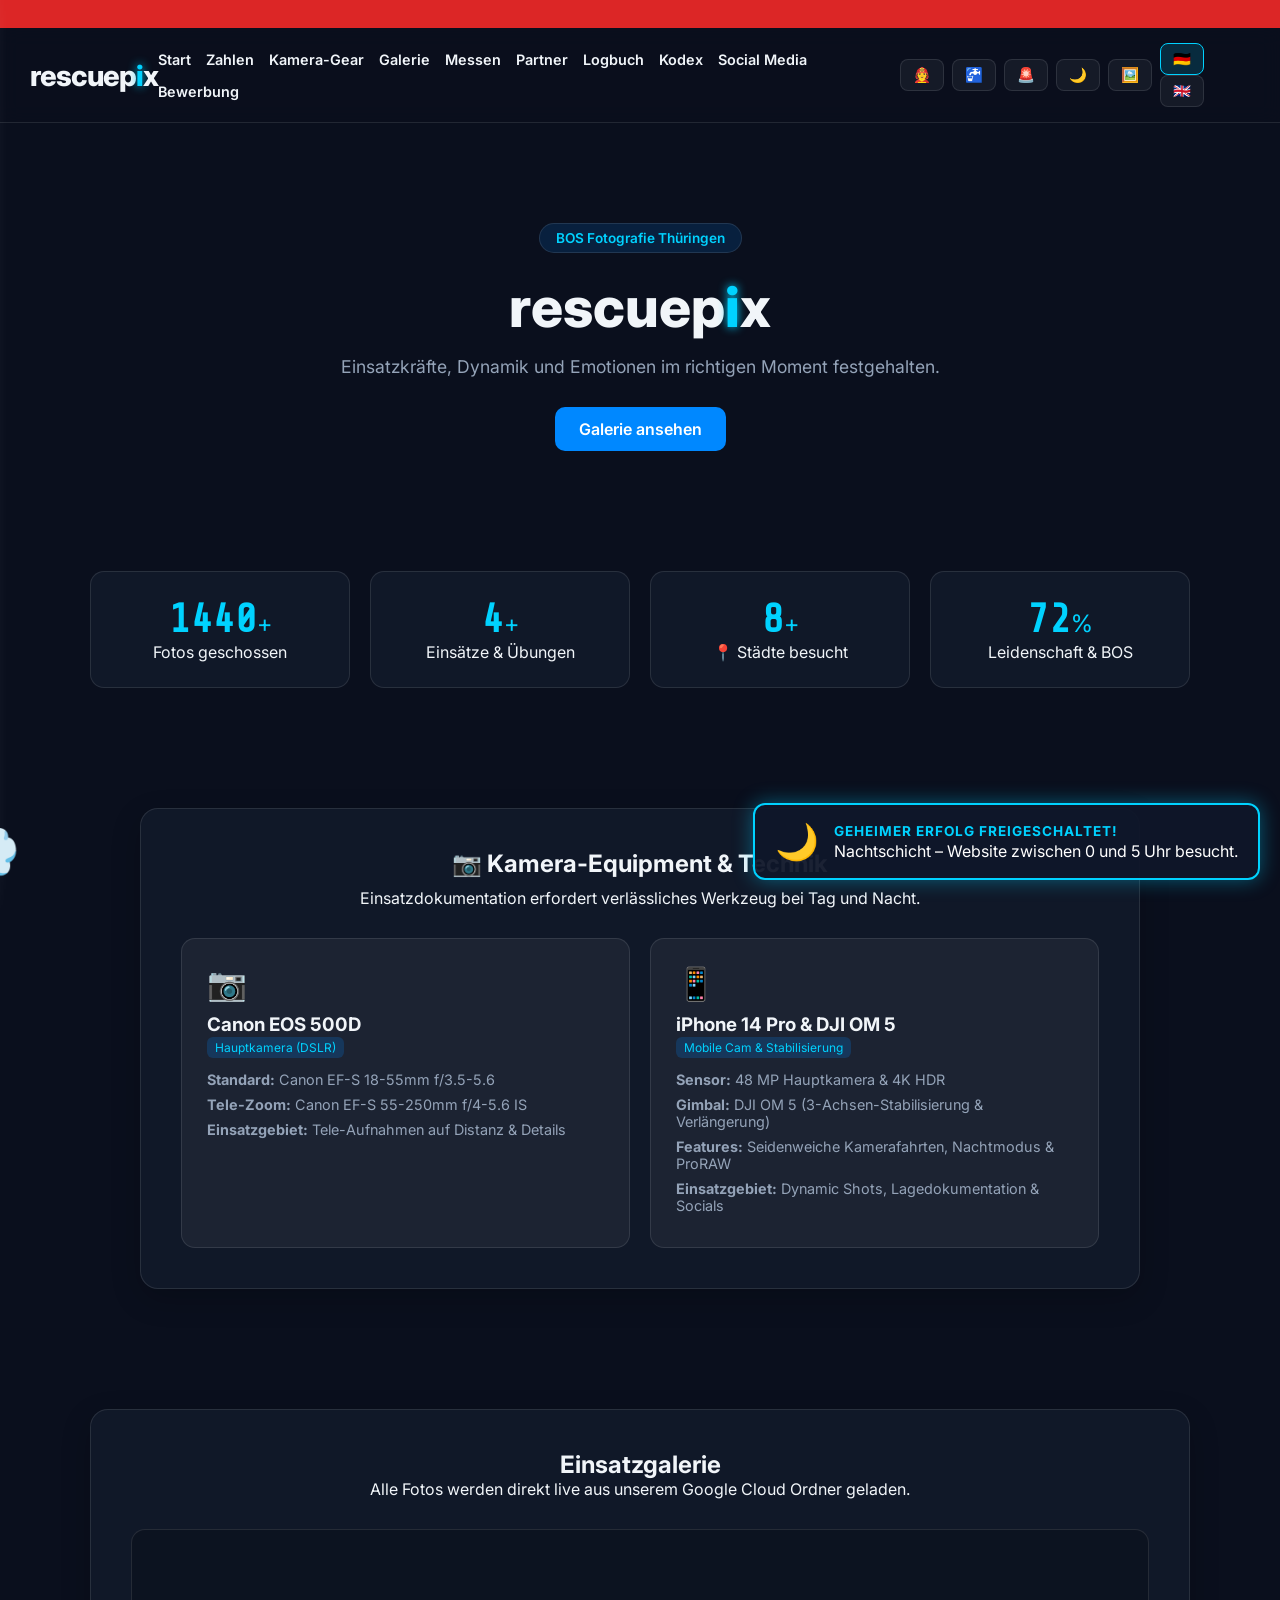
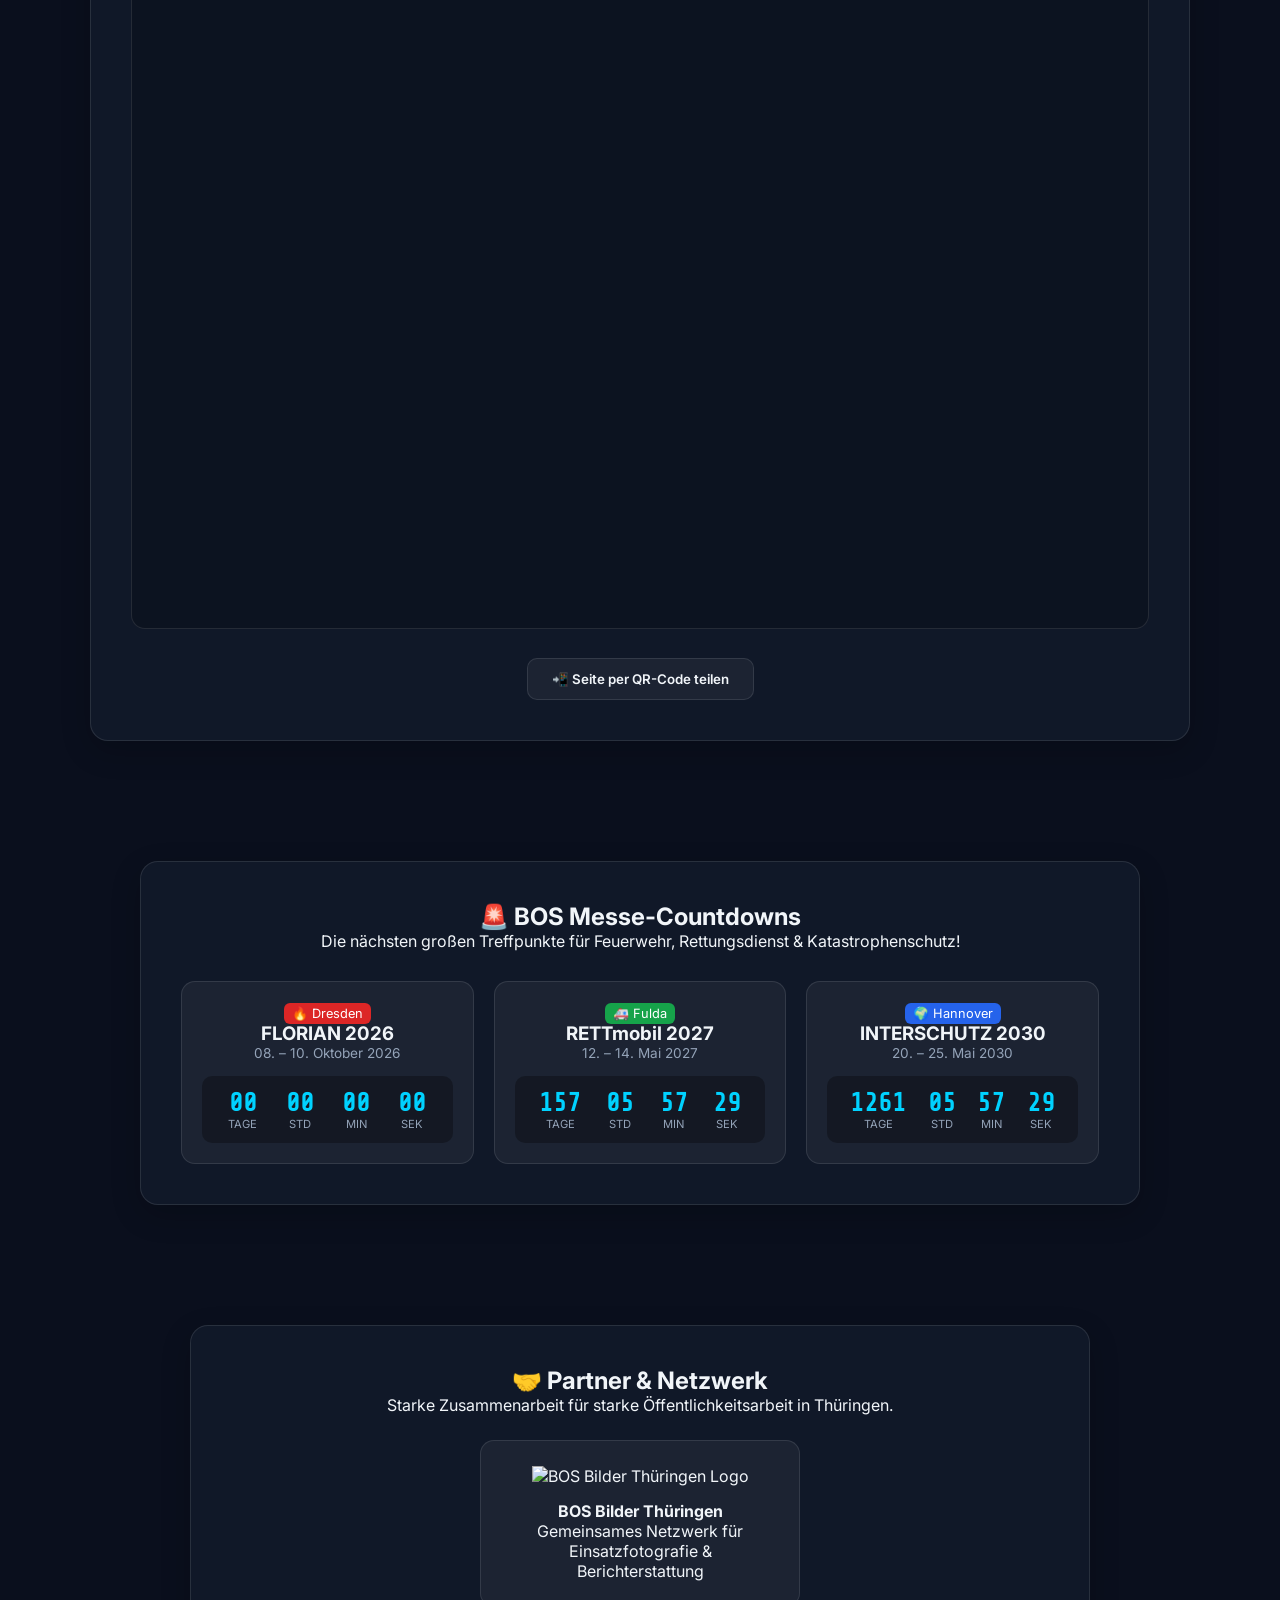
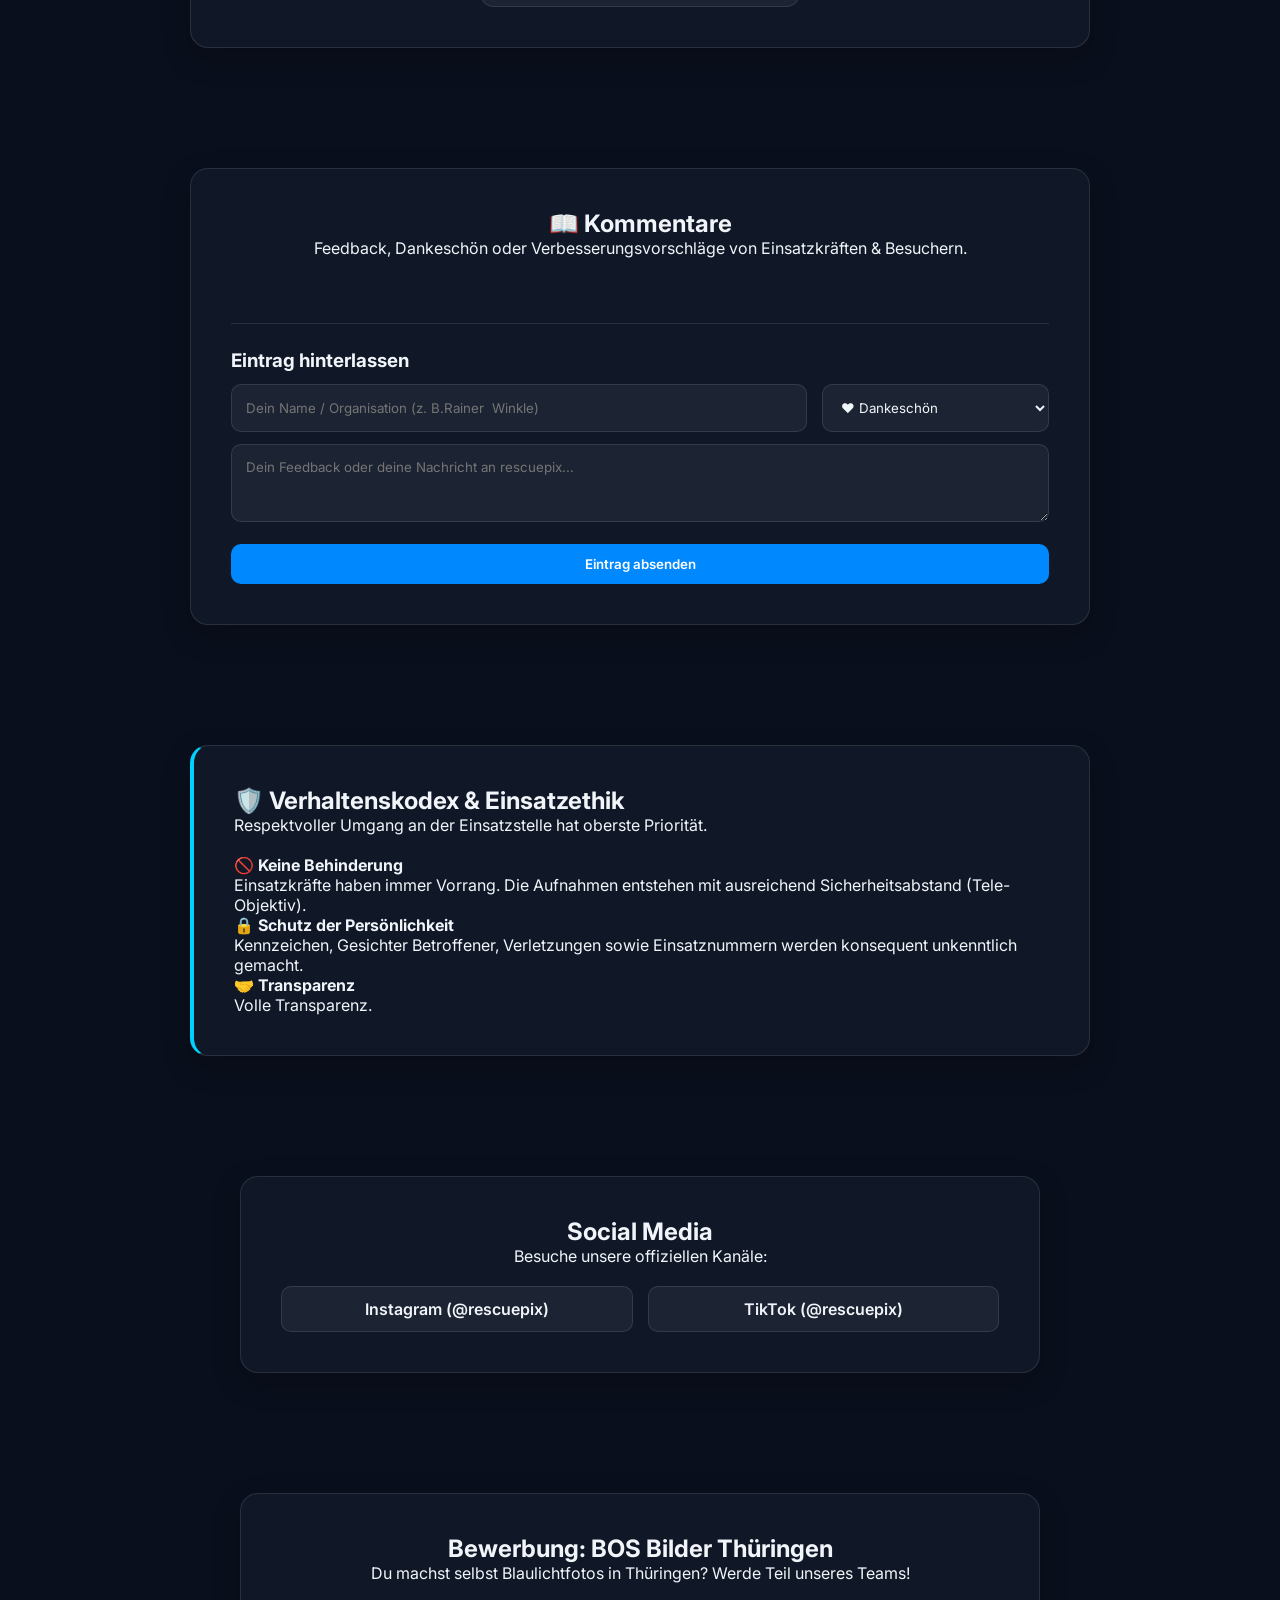
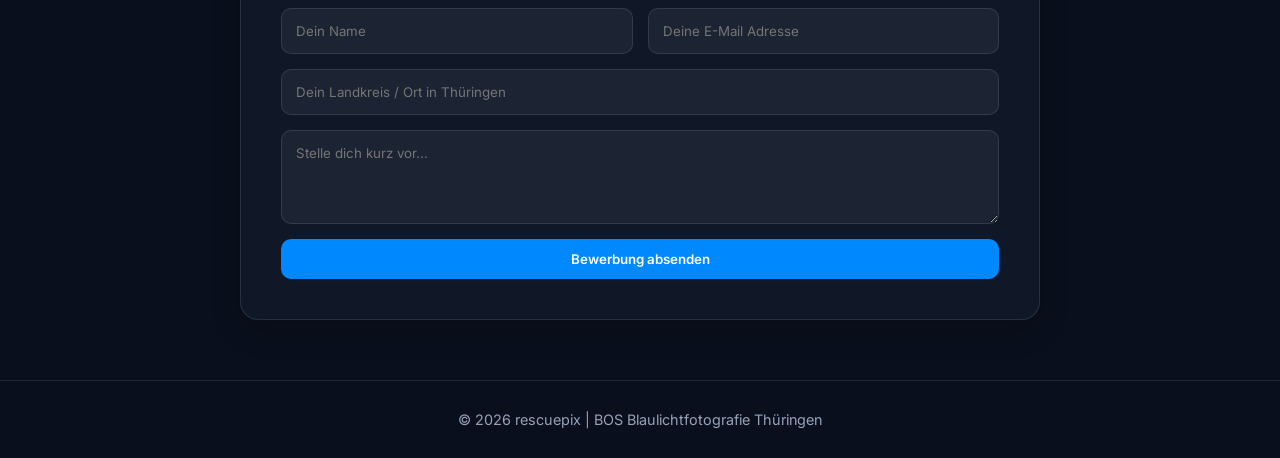
==== index.html @ 95f7629e "index.html" ====
<!DOCTYPE html>
<html lang="de">
<head>
    <meta charset="UTF-8">
    <meta name="viewport" content="width=device-width, initial-scale=1.0">
    <title>rescuepix | BOS Blaulichtfotografie Thüringen</title>
    <link rel="stylesheet" href="style.css">
    <link rel="manifest" href="manifest.json">
    <meta name="theme-color" content="#0088ff">
    <link rel="preconnect" href="https://fonts.googleapis.com">
    <link rel="preconnect" href="https://fonts.gstatic.com" crossorigin>
    <link href="https://fonts.googleapis.com/css2?family=Inter:wght@300;400;600;800&family=Share+Tech+Mono&display=swap" rel="stylesheet">
    
    <!-- Konfetti Library -->
    <script src="https://cdn.jsdelivr.net/npm/canvas-confetti@1.5.1/dist/confetti.browser.min.js"></script>

    <style>
        /* ==================================================
           DEUTSCHES BLAULICHT DOPPELBLITZ / STROBE EFFECT (🚨)
        ================================================== */
        .beacon-storm-overlay {
            position: fixed;
            top: 0; left: 0; width: 100vw; height: 100vh;
            pointer-events: none;
            z-index: 99999;
            opacity: 0;
        }
        .beacon-storm-overlay.active {
            animation: germanBlueStrobeStorm 0.25s infinite;
        }

        @keyframes germanBlueStrobeStorm {
            0% {
                background: rgba(0, 102, 255, 0.6);
                box-shadow: inset 0 0 120px rgba(0, 102, 255, 0.9);
            }
            20% {
                background: rgba(0, 0, 0, 0.1);
                box-shadow: none;
            }
            40% {
                background: rgba(0, 150, 255, 0.8);
                box-shadow: inset 0 0 150px rgba(0, 150, 255, 1);
            }
            60%, 100% {
                background: rgba(0, 0, 0, 0.2);
                box-shadow: none;
            }
        }

        /* Deutsches Blaulicht Loader Lights (Dual-Blue) */
        .beacon-loader {
            display: flex;
            gap: 15px;
            align-items: center;
            justify-content: center;
        }
        .beacon-light {
            width: 25px;
            height: 25px;
            border-radius: 50%;
            background: #0066ff;
        }
        .beacon-light.left {
            animation: germanBeaconLeft 0.4s infinite alternate;
        }
        .beacon-light.right {
            animation: germanBeaconRight 0.4s infinite alternate;
        }

        @keyframes germanBeaconLeft {
            0% { opacity: 0.2; transform: scale(0.9); box-shadow: none; }
            100% { opacity: 1; transform: scale(1.25); box-shadow: 0 0 30px #0066ff, 0 0 50px #00b7ff; }
        }
        @keyframes germanBeaconRight {
            0% { opacity: 1; transform: scale(1.25); box-shadow: 0 0 30px #0066ff, 0 0 50px #00b7ff; }
            100% { opacity: 0.2; transform: scale(0.9); box-shadow: none; }
        }

        /* ==================================================
           GEHEIME ERFOLGE (ACHIEVEMENT POPUP)
        ================================================== */
        .achievement-toast {
            position: fixed;
            bottom: -100px;
            right: 20px;
            background: rgba(15, 23, 42, 0.95);
            border: 2px solid #00d2ff;
            box-shadow: 0 0 20px rgba(0, 210, 255, 0.4);
            border-radius: 12px;
            padding: 15px 20px;
            display: flex;
            align-items: center;
            gap: 15px;
            z-index: 100000;
            transition: all 0.5s cubic-bezier(0.68, -0.55, 0.265, 1.55);
            color: #fff;
        }
        .achievement-toast.show {
            bottom: 20px;
        }
        .achievement-icon {
            font-size: 2.2rem;
        }
        .achievement-title {
            font-weight: bold;
            color: #00d2ff;
            font-size: 0.85rem;
            text-transform: uppercase;
            letter-spacing: 1px;
        }
        .achievement-desc {
            font-size: 1rem;
            margin-top: 2px;
        }

        /* ==================================================
           HYDRANT WASSER & FEUERWEHRMANN WISCH-ANIMATION
        ================================================== */
        .water-splash-overlay {
            position: fixed;
            top: 0; left: 0; width: 100vw; height: 100vh;
            pointer-events: none;
            z-index: 99998;
            opacity: 0;
            background: radial-gradient(circle, rgba(0, 183, 255, 0.6) 0%, rgba(0, 102, 255, 0) 80%);
            transition: opacity 0.3s;
        }
        .water-splash-overlay.active {
            opacity: 1;
            animation: splashEffect 1.2s forwards;
        }
        @keyframes splashEffect {
            0% { opacity: 0; transform: scale(0.8); }
            30% { opacity: 1; transform: scale(1.05); }
            100% { opacity: 0; transform: scale(1); }
        }

        .screen-wiper {
            position: fixed;
            top: 0; left: -150px;
            width: 120px; height: 100vh;
            background: rgba(255, 255, 255, 0.8);
            box-shadow: 0 0 30px rgba(255, 255, 255, 0.9);
            z-index: 99999;
            pointer-events: none;
            display: flex;
            align-items: center;
            justify-content: center;
            font-size: 4rem;
        }
        .screen-wiper.wiping {
            animation: wipeScreen 2.2s ease-in-out forwards;
        }
        @keyframes wipeScreen {
            0% { left: -150px; }
            100% { left: 105vw; }
        }

        /* WASCHTAG BANNER */
        .waschtag-banner {
            background: linear-gradient(90deg, #0284c7, #06b6d4);
            color: white;
            text-align: center;
            padding: 8px;
            font-weight: bold;
            font-size: 0.95rem;
            box-shadow: 0 2px 10px rgba(0,0,0,0.3);
        }
    </style>
</head>
<body class="dark-mode">

    <!-- WASCHTAG BANNER CONTAINER (1% CHANCE) -->
    <div id="waschtagContainer"></div>


    <!-- 🚒 EASTER EGG FEUERWEHR AUTO -->
    <div id="easterEggTruck" class="easter-egg-truck">🚒💨</div>

    <!-- Overlays -->
    <div id="beaconStormOverlay" class="beacon-storm-overlay"></div>
    <div id="waterSplash" class="water-splash-overlay"></div>
    <div id="screenWiper" class="screen-wiper">🧑‍🚒🧽</div>

    <!-- Achievement Toast Popup -->
    <div id="achievementToast" class="achievement-toast">
        <div class="achievement-icon" id="achieveIcon">🏆</div>
        <div>
            <div class="achievement-title">GEHEIMER ERFOLG FREIGESCHALTET!</div>
            <div class="achievement-desc" id="achieveDesc">Erfolg freigeschaltet!</div>
        </div>
    </div>

    <!-- Live Ticker -->
    <div class="ticker-bar">
        <div class="ticker-content" id="tickerText">
            +++ <strong>LIVE-TICKER:</strong> Neue Einsatzfotos aus Thüringen online! +++ Bleibt auf dem Laufenden auf Instagram @rescuepix +++ Du machst auch Blaulichtfotos? Jetzt unten bewerben! +++
        </div>
    </div>



    <!-- Header Navigation -->
    <header>
        <div class="logo" onclick="countLogoClicks()">rescuep<span class="beacon-i">i</span>x</div>

        <nav>
            <a href="#home" id="nav-home">Start</a>
            <a href="#stats" id="nav-stats">Zahlen</a>
            <a href="#equipment" id="nav-equip">Kamera-Gear</a>
            <a href="#galerie" id="nav-galerie">Galerie</a>
            <a href="#messen" id="nav-messen">Messen</a>
            <a href="#partner" id="nav-partner">Partner</a>
            <a href="#logbuch" id="nav-logbuch">Logbuch</a>
            <a href="#kodex" id="nav-kodex">Kodex</a>
            <a href="#social" id="nav-social">Social Media</a>
            <a href="#bewerbung" id="nav-bewerbung">Bewerbung</a>
        </nav>

        <div class="controls-wrapper">
            <button class="control-btn" onclick="triggerScreenWipe()" title="Feuerwehrmann wischt Bildschirm">🧑‍🚒</button>
            <button class="control-btn" onclick="triggerHydrantSplash()" title="Hydrant spritzt Wasser">🚰</button>

            <button class="control-btn storm-btn" onclick="triggerBeaconStorm()" title="Blaulicht-Gewitter auslösen!">🚨</button>
            <button id="themeToggleBtn" class="control-btn" onclick="toggleTheme()" title="Design wechseln">🌙</button>
            <button class="control-btn" onclick="toggleBackgroundSelector()" title="Hintergrundbild ändern">🖼️</button>

            <!-- Sprach-Umschalter -->
            <div class="lang-switcher">
                <button class="lang-btn active" onclick="setLanguage('de', event)">🇩🇪</button>
                <button class="lang-btn" onclick="setLanguage('en', event)">🇬🇧</button>
            </div>
        </div>
    </header>

    <!-- Hero-Bereich -->
    <section id="home" class="hero">
        <div class="hero-badge" id="hero-badge">BOS Fotografie Thüringen</div>
        <h1>rescuep<span class="beacon-i">i</span>x</h1>
        <p id="hero-sub">Einsatzkräfte, Dynamik und Emotionen im richtigen Moment festgehalten.</p>
        <div class="hero-buttons">
            <a href="#galerie" class="btn btn-primary" id="btn-gallery">Galerie ansehen</a>
        </div>
    </section>

    <!-- Statistik Section -->
    <section id="stats" class="stats-section">
        <div class="stats-grid">
            <div class="stat-card">
                <span class="stat-number" data-target="2000">0</span><span class="plus">+</span>
                <p id="stat1-desc">Fotos geschossen</p>
            </div>
            <div class="stat-card">
                <span class="stat-number" data-target="5">0</span><span class="plus">+</span>
                <p id="stat2-desc">Einsätze & Übungen</p>
            </div>
            <div class="stat-card">
                <span class="stat-number" data-target="10">0</span><span class="plus">+</span>
                <p>📍 Städte besucht</p>
            </div>
            <div class="stat-card">
                <span class="stat-number" data-target="100">0</span><span class="plus">%</span>
                <p id="stat3-desc">Leidenschaft & BOS</p>
            </div>
        </div>
    </section>

    <!-- 📷 KAMERA EQUIPMENT -->
    <section id="equipment">
        <div class="card-container" style="max-width: 1000px;">
            <h2 id="equip-title" style="text-align: center; margin-bottom: 10px;">📷 Kamera-Equipment & Technik</h2>
            <p id="equip-sub" class="subtitle" style="text-align: center; margin-bottom: 30px;">
                Einsatzdokumentation erfordert verlässliches Werkzeug bei Tag und Nacht.
            </p>

            <div class="equip-grid">
                <div class="equip-card">
                    <div class="equip-icon">📷</div>
                    <h3>Canon EOS 500D</h3>
                    <span class="equip-badge">Hauptkamera (DSLR)</span>
                    <ul>
                        <li><strong>Standard:</strong> Canon EF-S 18-55mm f/3.5-5.6</li>
                        <li><strong>Tele-Zoom:</strong> Canon EF-S 55-250mm f/4-5.6 IS</li>
                        <li><strong>Einsatzgebiet:</strong> Tele-Aufnahmen auf Distanz & Details</li>
                    </ul>
                </div>

                <div class="equip-card">
                    <div class="equip-icon">📱</div>
                    <h3>iPhone 14 Pro & DJI OM 5</h3>
                    <span class="equip-badge mobile">Mobile Cam & Stabilisierung</span>
                    <ul>
                        <li><strong>Sensor:</strong> 48 MP Hauptkamera & 4K HDR</li>
                        <li><strong>Gimbal:</strong> DJI OM 5 (3-Achsen-Stabilisierung & Verlängerung)</li>
                        <li><strong>Features:</strong> Seidenweiche Kamerafahrten, Nachtmodus & ProRAW</li>
                        <li><strong>Einsatzgebiet:</strong> Dynamic Shots, Lagedokumentation & Socials</li>
                    </ul>
                </div>
            </div>
        </div>
    </section>

    <!-- ☁️ GOOGLE DRIVE GALERIE -->
    <section id="galerie" class="gallery-section">
        <div class="card-container" style="max-width: 1100px;">
            <h2 id="gallery-title" style="text-align: center;">Einsatzgalerie</h2>
            <p class="subtitle" id="gallery-sub" style="text-align: center; margin-bottom: 30px;">
                Alle Fotos werden direkt live aus unserem Google Cloud Ordner geladen.
            </p>
            
            <div id="driveGalleryContainer" style="width: 100%; margin: 0 auto;" onclick="registerImageClick()">
                <iframe src="https://drive.google.com/embeddedfolderview?id=1l8gVL3V03ByySeC6OptBHeako4YqV4N2#grid" 
                        style="width:100%; height:700px; border:1px solid var(--border-color); border-radius:14px; background: rgba(0,0,0,0.2);" 
                        allowfullscreen>
                </iframe>
            </div>

            <div style="text-align: center; margin-top: 25px;">
                <button class="btn social-btn" onclick="toggleQRCode()">📲 Seite per QR-Code teilen</button>
                <div id="qrCodeContainer" class="qr-container hidden">
                    <img src="https://api.qrserver.com/v1/create-qr-code/?size=150x150&data=https://rescuepix.vercel.app" alt="QR Code" style="margin-top: 15px; border-radius: 8px;">
                    <p style="font-size: 0.8rem; color: var(--text-muted); margin-top: 5px;">Scannen zum Aufrufen auf dem Smartphone</p>
                </div>
            </div>
        </div>
    </section>

    <!-- ⏱️ MESSE COUNTDOWN SECTION -->
    <section id="messen" class="messen-section">
        <div class="card-container" style="max-width: 1000px;">
            <h2 style="text-align: center;">🚨 BOS Messe-Countdowns</h2>
            <p class="subtitle" style="text-align: center; margin-bottom: 30px;">
                Die nächsten großen Treffpunkte für Feuerwehr, Rettungsdienst & Katastrophenschutz!
            </p>

            <div class="countdown-grid">
                <div class="countdown-card">
                    <span class="badge fire-badge">🔥 Dresden</span>
                    <h3>FLORIAN 2026</h3>
                    <p class="event-date">08. – 10. Oktober 2026</p>
                    <div class="timer" id="timerFlorian">
                        <div><span id="f-days">00</span><label>Tage</label></div>
                        <div><span id="f-hours">00</span><label>Std</label></div>
                        <div><span id="f-mins">00</span><label>Min</label></div>
                        <div><span id="f-secs">00</span><label>Sek</label></div>
                    </div>
                </div>

                <div class="countdown-card">
                    <span class="badge ambu-badge">🚑 Fulda</span>
                    <h3>RETTmobil 2027</h3>
                    <p class="event-date">12. – 14. Mai 2027</p>
                    <div class="timer" id="timerRettmobil">
                        <div><span id="r-days">00</span><label>Tage</label></div>
                        <div><span id="r-hours">00</span><label>Std</label></div>
                        <div><span id="r-mins">00</span><label>Min</label></div>
                        <div><span id="r-secs">00</span><label>Sek</label></div>
                    </div>
                </div>

                <div class="countdown-card">
                    <span class="badge inter-badge">🌍 Hannover</span>
                    <h3>INTERSCHUTZ 2030</h3>
                    <p class="event-date">20. – 25. Mai 2030</p>
                    <div class="timer" id="timerInterschutz">
                        <div><span id="i-days">00</span><label>Tage</label></div>
                        <div><span id="i-hours">00</span><label>Std</label></div>
                        <div><span id="i-mins">00</span><label>Min</label></div>
                        <div><span id="i-secs">00</span><label>Sek</label></div>
                    </div>
                </div>
            </div>
        </div>
    </section>

    <!-- 🤝 PARTNER & NETZWERK -->
    <section id="partner" class="partner-section">
        <div class="card-container" style="max-width: 900px; text-align: center;">
            <h2>🤝 Partner & Netzwerk</h2>
            <p class="subtitle" style="margin-bottom: 25px;">Starke Zusammenarbeit für starke Öffentlichkeitsarbeit in Thüringen.</p>

            <div class="partner-grid">
                <div class="partner-card">
                    <img src="image.png" alt="BOS Bilder Thüringen Logo" class="partner-logo">
                    <h4>BOS Bilder Thüringen</h4>
                    <p>Gemeinsames Netzwerk für Einsatzfotografie & Berichterstattung</p>
                </div>
            </div>
        </div>
    </section>

    <!-- 🚨 KAMERADEN-LOGBUCH / FEEDBACK -->
    <section id="logbuch" class="feedback-section">
        <div class="card-container" style="max-width: 900px;">
            <h2 style="text-align: center;">📖 Kommentare </h2>
            <p class="subtitle" style="text-align: center; margin-bottom: 30px;">
                Feedback, Dankeschön oder Verbesserungsvorschläge von Einsatzkräften & Besuchern.
            </p>

            <div class="logbuch-list"></div>

            <form class="logbuch-form" onsubmit="addLogEntry(event)">
                <h3>Eintrag hinterlassen</h3>
                <div class="input-group">
                    <input type="text" id="logName" placeholder="Dein Name / Organisation (z. B.Rainer  Winkle)" required>
                    <select id="logType" class="log-select">
                        <option value="Dankeschön">❤️ Dankeschön</option>
                        <option value="Verbesserung">💡 Verbesserungsvorschlag</option>
                        <option value="Allgemein">💬 Allgemein</option>
                    </select>
                </div>
                <textarea id="logText" rows="3" placeholder="Dein Feedback oder deine Nachricht an rescuepix..." required></textarea>
                <button type="submit" class="btn btn-primary" style="margin-top: 10px;">Eintrag absenden</button>
            </form>
        </div>
    </section>

    <!-- 🛡️ VERHALTENSKODEX -->
    <section id="kodex">
        <div class="card-container" style="max-width: 900px; border-left: 4px solid var(--glow-blue);">
            <h2 id="kodex-title">🛡️ Verhaltenskodex & Einsatzethik</h2>
            <p id="kodex-sub" class="subtitle" style="margin-bottom: 20px;">
                Respektvoller Umgang an der Einsatzstelle hat oberste Priorität.
            </p>

            <div class="kodex-grid">
                <div class="kodex-item">
                    <h4>🚫 Keine Behinderung</h4>
                    <p>Einsatzkräfte haben immer Vorrang. Die Aufnahmen entstehen mit ausreichend Sicherheitsabstand (Tele-Objektiv).</p>
                </div>
                <div class="kodex-item">
                    <h4>🔒 Schutz der Persönlichkeit</h4>
                    <p>Kennzeichen, Gesichter Betroffener, Verletzungen sowie Einsatznummern werden konsequent unkenntlich gemacht.</p>
                </div>
                <div class="kodex-item">
                    <h4>🤝 Transparenz </h4>
                    <p>Volle Transparenz.</p>
                </div>
            </div>
        </div>
    </section>

    <!-- Social Media Links -->
    <section id="social" class="form-section">
        <div class="card-container" style="max-width: 800px;">
            <h2 style="text-align: center;">Social Media</h2>
            <p class="subtitle" id="social-sub" style="text-align: center;">Besuche unsere offiziellen Kanäle:</p>

            <div style="display: flex; gap: 15px; justify-content: center; flex-wrap: wrap; margin-top: 20px;">
                <a href="https://www.instagram.com/rescuepix?igsh=d3AwdmNta2R5Mmtu&utm_source=qr" target="_blank" class="btn social-btn insta" style="flex: 1; min-width: 200px; text-align: center;">
                    Instagram (@rescuepix)
                </a>
                <a href="https://www.tiktok.com/@rescuepix?_r=1&_t=ZG-98Xnu5XyusS" target="_blank" class="btn social-btn tiktok" style="flex: 1; min-width: 200px; text-align: center;">
                    TikTok (@rescuepix)
                </a>
            </div>
        </div>
    </section>

    <!-- Bewerbungsformular -->
    <section id="bewerbung" class="form-section">
        <div class="card-container" style="max-width: 800px;">
            <h2 id="form-title" style="text-align: center;">Bewerbung: BOS Bilder Thüringen</h2>
            <p class="subtitle" id="form-sub" style="text-align: center;">Du machst selbst Blaulichtfotos in Thüringen? Werde Teil unseres Teams!</p>

            <form action="https://formspree.io/f/xjgnnvwn" method="POST" class="contact-form">
                <div class="input-group">
                    <input type="text" name="name" id="field-name" placeholder="Dein Name" required>
                    <input type="email" name="email" id="field-email" placeholder="Deine E-Mail Adresse" required>
                </div>
                <input type="text" name="ort" id="field-ort" placeholder="Dein Landkreis / Ort in Thüringen" required>
                <textarea name="nachricht" id="field-msg" rows="4" placeholder="Stelle dich kurz vor..." required></textarea>
                <button type="submit" class="btn btn-primary" id="btn-submit">Bewerbung absenden</button>
            </form>
        </div>
    </section>

    <!-- 🖼️ HINTERGRUND-AUSWAHL MODAL -->
    <div id="bgModal" class="bg-modal hidden">
        <div class="bg-modal-content">
            <h3>🖼️ Wähle dein Hintergrundbild</h3>
            <div class="bg-grid">
                <div class="bg-option" onclick="changeBg('default')">
                    <div class="bg-preview bg-def"></div>
                    <span>Standard Dunkel</span>
                </div>
                <div class="bg-option" onclick="changeBg('fire')">
                    <div class="bg-preview bg-f"></div>
                    <span>Feuerwehr-Einsatz</span>
                </div>
                <div class="bg-option" onclick="changeBg('police')">
                    <div class="bg-preview bg-p"></div>
                    <span>Polizei-Nacht</span>
                </div>
                <div class="bg-option" onclick="changeBg('custom')">
                    <div class="bg-preview bg-c">📁</div>
                    <span>Eigenes Bild Upload</span>
                </div>
            </div>
            <input type="file" id="customBgInput" accept="image/*" style="display:none;" onchange="uploadCustomBg(event)">
            <button class="btn btn-primary" onclick="toggleBackgroundSelector()" style="margin-top:15px;">Schließen</button>
        </div>
    </div>

    <footer>
        <p>&copy; 2026 rescuepix | BOS Blaulichtfotografie Thüringen</p>
    </footer>

    <!-- INTERAKTIVE SKRIPTE -->
    <script>
        /* ==================================================
           1. ERFOLGE / ACHIEVEMENTS SYSTEM
        ================================================== */
        const unlockedAchievements = new Set();

        function unlockAchievement(icon, title, desc) {
            const key = title;
            if (unlockedAchievements.has(key)) return;
            unlockedAchievements.add(key);

            document.getElementById('achieveIcon').innerText = icon;
            document.getElementById('achieveDesc').innerText = title + ' – ' + desc;
            
            const toast = document.getElementById('achievementToast');
            toast.classList.add('show');

            if (window.confetti) {
                confetti({ particleCount: 80, spread: 70, origin: { y: 0.8 } });
            }

            setTimeout(() => {
                toast.classList.remove('show');
            }, 5000);
        }

        function checkNightShift() {
            const hour = new Date().getHours();
            if (hour >= 0 && hour < 5) {
                unlockAchievement('🌙', 'Nachtschicht', 'Website zwischen 0 und 5 Uhr besucht.');
            }
        }

        setTimeout(() => {
            unlockAchievement('☕', 'Kaffeepause', '10 Minuten auf der Seite gewesen.');
        }, 600000);

        let galleryClicks = 0;
        function registerImageClick() {
            galleryClicks += 5;
            if (galleryClicks >= 100) {
                unlockAchievement('📷', 'Spotter', '100 Bilder angesehen.');
            }
        }

        if (Math.random() <= 0.01) {
            document.getElementById('waschtagContainer').innerHTML = 
                '<div class="waschtag-banner">✨ Heute ist Waschtag – alle Fahrzeuge glänzen extra! ✨</div>';
        }

        let totalClicks = 0;
        document.addEventListener('click', () => {
            totalClicks++;
            if (totalClicks === 100) {
                alert('Du hast wohl zu viel Freizeit. 😂');
            }
        });

        /* ==================================================
           2. KONAMI CODE (↑↑↓↓←→←→BA)
        ================================================== */
        const konamiCode = ['ArrowUp','ArrowUp','ArrowDown','ArrowDown','ArrowLeft','ArrowRight','ArrowLeft','ArrowRight','b','a'];
        let konamiIndex = 0;

        document.addEventListener('keydown', (e) => {
            if (e.key.toLowerCase() === konamiCode[konamiIndex].toLowerCase()) {
                konamiIndex++;
                if (konamiIndex === konamiCode.length) {
                    triggerBeaconStorm();
                    unlockAchievement('🎮', 'Blaulicht-Gewitter', 'Konami-Code erfolgreich eingegeben!');
                    konamiIndex = 0;
                }
            } else {
                konamiIndex = 0;
            }
        });

        /* ==================================================
           3. FEUERWEHRMANN WISCHER & HYDRANT WATER SPLASH
        ================================================== */
        function triggerScreenWipe() {
            const wiper = document.getElementById('screenWiper');
            wiper.classList.remove('wiping');
            void wiper.offsetWidth;
            wiper.classList.add('wiping');
        }

        function triggerHydrantSplash() {
            const splash = document.getElementById('waterSplash');
            splash.classList.remove('active');
            void splash.offsetWidth;
            splash.classList.add('active');
            setTimeout(() => splash.classList.remove('active'), 1200);
        }

        /* ==================================================
           4. STANDARD FUNKTIONEN & INITIALISIERUNG
        ================================================== */
        const i18n = {
            de: {
                ticker: '+++ <strong>LIVE-TICKER:</strong> Neue Einsatzfotos aus Thüringen online! +++ Bleibt auf dem Laufenden auf Instagram @rescuepix +++ Du machst auch Blaulichtfotos? Jetzt unten bewerben! +++',
                navHome: 'Start', navStats: 'Zahlen', navEquip: 'Kamera-Gear', navGalerie: 'Galerie', navMessen: 'Messen', navPartner: 'Partner', navLogbuch: 'Logbuch', navKodex: 'Kodex', navSocial: 'Social Media', navBewerbung: 'Bewerbung',
                heroBadge: 'BOS Fotografie Thüringen', heroSub: 'Einsatzkräfte, Dynamik und Emotionen im richtigen Moment festgehalten.', btnGallery: 'Galerie ansehen',
                stat1Desc: 'Fotos geschossen', stat2Desc: 'Einsätze & Übungen', stat3Desc: 'Leidenschaft & BOS', equipTitle: '📷 Kamera-Equipment & Technik', equipSub: 'Einsatzdokumentation erfordert verlässliches Werkzeug bei Tag und Nacht.',
                galleryTitle: 'Einsatzgalerie', gallerySub: 'Alle Fotos werden direkt live aus unserem Google Cloud Ordner geladen.', kodexTitle: '🛡️ Verhaltenskodex & Einsatzethik', kodexSub: 'Respektvoller Umgang an der Einsatzstelle hat oberste Priorität.',
                socialSub: 'Besuche unsere offiziellen Kanäle:', formTitle: 'Bewerbung: BOS Bilder Thüringen', formSub: 'Du machst selbst Blaulichtfotos in Thüringen? Werde Teil unseres Teams!',
                fieldName: 'Dein Name', fieldEmail: 'Deine E-Mail Adresse', fieldOrt: 'Dein Landkreis / Ort in Thüringen', fieldMsg: 'Stelle dich kurz vor...', btnSubmit: 'Bewerbung absenden'
            },
            en: {
                ticker: '+++ <strong>LIVE TICKER:</strong> New emergency response photos from Thuringia online! +++ Follow us on Instagram @rescuepix +++ Are you an emergency photographer? Apply below! +++',
                navHome: 'Home', navStats: 'Stats', navEquip: 'Camera Gear', navGalerie: 'Gallery', navMessen: 'Fairs', navPartner: 'Partners', navLogbuch: 'Logbook', navKodex: 'Code of Ethics', navSocial: 'Social Media', navBewerbung: 'Apply',
                heroBadge: 'Emergency Photography Thuringia', heroSub: 'Emergency services, action, and emotions captured at the right moment.', btnGallery: 'View Gallery',
                stat1Desc: 'Photos Taken', stat2Desc: 'Missions & Drills', stat3Desc: 'Passion & Dedication', equipTitle: '📷 Camera Equipment & Gear', equipSub: 'Emergency documentation requires reliable tools day and night.',
                galleryTitle: 'Action Gallery', gallerySub: 'All photos are loaded directly from our Google Cloud folder.', kodexTitle: '🛡️ Code of Ethics & Privacy', kodexSub: 'Respectful and professional conduct at scenes is our highest priority.',
                socialSub: 'Visit our official channels:', formTitle: 'Application: Emergency Photography', formSub: 'Do you take emergency responder photos in Thuringia? Join our team!',
                fieldName: 'Your Name', fieldEmail: 'Your Email Address', fieldOrt: 'Your Region / District in Thuringia', fieldMsg: 'Introduce yourself briefly...', btnSubmit: 'Submit Application'
            }
        };

        function setLanguage(lang, evt) {
            document.querySelectorAll('.lang-switcher .lang-btn').forEach(btn => btn.classList.remove('active'));
            if(evt) evt.currentTarget.classList.add('active');
            const t = i18n[lang];
            document.getElementById('tickerText').innerHTML = t.ticker;
            document.getElementById('nav-home').innerText = t.navHome;
            document.getElementById('nav-stats').innerText = t.navStats;
            document.getElementById('nav-equip').innerText = t.navEquip;
            document.getElementById('nav-galerie').innerText = t.navGalerie;
            document.getElementById('nav-messen').innerText = t.navMessen;
            document.getElementById('nav-partner').innerText = t.navPartner;
            document.getElementById('nav-logbuch').innerText = t.navLogbuch;
            document.getElementById('nav-kodex').innerText = t.navKodex;
            document.getElementById('nav-social').innerText = t.navSocial;
            document.getElementById('nav-bewerbung').innerText = t.navBewerbung;
            document.getElementById('hero-badge').innerText = t.heroBadge;
            document.getElementById('hero-sub').innerText = t.heroSub;
            document.getElementById('btn-gallery').innerText = t.btnGallery;
            document.getElementById('stat1-desc').innerText = t.stat1Desc;
            document.getElementById('stat2-desc').innerText = t.stat2Desc;
            document.getElementById('stat3-desc').innerText = t.stat3Desc;
            document.getElementById('equip-title').innerText = t.equipTitle;
            document.getElementById('equip-sub').innerText = t.equipSub;
            document.getElementById('gallery-title').innerText = t.galleryTitle;
            document.getElementById('gallery-sub').innerText = t.gallerySub;
            document.getElementById('kodex-title').innerText = t.kodexTitle;
            document.getElementById('kodex-sub').innerText = t.kodexSub;
            document.getElementById('social-sub').innerText = t.socialSub;
            document.getElementById('form-title').innerText = t.formTitle;
            document.getElementById('form-sub').innerText = t.formSub;
            document.getElementById('field-name').placeholder = t.fieldName;
            document.getElementById('field-email').placeholder = t.fieldEmail;
            document.getElementById('field-ort').placeholder = t.fieldOrt;
            document.getElementById('field-msg').placeholder = t.fieldMsg;
            document.getElementById('btn-submit').innerText = t.btnSubmit;
        }

        function toggleTheme() {
            const body = document.body;
            const btn = document.getElementById('themeToggleBtn');
            if (body.classList.contains('dark-mode')) {
                body.classList.remove('dark-mode');
                body.classList.add('light-mode');
                btn.textContent = '☀️';
            } else if (body.classList.contains('light-mode')) {
                body.classList.remove('light-mode');
                body.classList.add('tactical-mode');
                btn.textContent = '🔴';
            } else {
                body.classList.remove('tactical-mode');
                body.classList.add('dark-mode');
                btn.textContent = '🌙';
            }
        }

        function triggerBeaconStorm() {
            const overlay = document.getElementById('beaconStormOverlay');
            overlay.classList.add('active');
            setTimeout(() => { overlay.classList.remove('active'); }, 2500);
        }

        window.addEventListener('load', () => {
            setTimeout(() => {
                const loader = document.getElementById('loadingScreen');
                loader.style.opacity = '0';
                loader.style.visibility = 'hidden';
            }, 800);
            checkNightShift();
        });

        let logoClickCount = 0;
        function countLogoClicks() {
            logoClickCount++;
            if (logoClickCount === 10) {
                const truck = document.getElementById('easterEggTruck');
                truck.classList.add('drive-across');
                setTimeout(() => {
                    truck.classList.remove('drive-across');
                    logoClickCount = 0;
                }, 3200);
            }
        }

        function toggleQRCode() { document.getElementById('qrCodeContainer').classList.toggle('hidden'); }

        function addLogEntry(e) {
            e.preventDefault();
            const name = document.getElementById('logName').value;
            const type = document.getElementById('logType').value;
            const text = document.getElementById('logText').value;

            const list = document.querySelector('.logbuch-list');
            const newEntry = document.createElement('div');
            newEntry.className = 'log-entry';
            newEntry.style.borderLeftColor = '#00d2ff';
            
            newEntry.innerHTML = `
                <div class="log-header">
                    <span class="log-badge">${type} - ${name}</span>
                    <span class="log-date">Heute</span>
                </div>
                <p class="log-text">„${text}“</p>
            `;

            list.prepend(newEntry);
            e.target.reset();
            alert('Vielen Dank für dein Feedback im Kameraden-Logbuch!');
        }

        function toggleBackgroundSelector() { document.getElementById('bgModal').classList.toggle('hidden'); }
        function changeBg(type) {
            const body = document.body;
            body.classList.remove('bg-custom-active');
            if(type === 'default') body.style.backgroundImage = 'none';
            else if(type === 'fire') body.style.backgroundImage = 'radial-gradient(circle, #450a0a 0%, #0a0f1d 100%)';
            else if(type === 'police') body.style.backgroundImage = 'radial-gradient(circle, #051b2e 0%, #0a0f1d 100%)';
            else if(type === 'custom') { document.getElementById('customBgInput').click(); return; }
            toggleBackgroundSelector();
        }

        function uploadCustomBg(event) {
            const file = event.target.files[0];
            if (file) {
                const reader = new FileReader();
                reader.onload = function(e) {
                    document.body.style.backgroundImage = `url('${e.target.result}')`;
                    document.body.classList.add('bg-custom-active');
                }
                reader.readAsDataURL(file);
            }
            toggleBackgroundSelector();
        }

        const events = {
            florian: new Date("October 8, 2026 09:00:00").getTime(),
            rettmobil: new Date("May 12, 2027 09:00:00").getTime(),
            interschutz: new Date("May 20, 2030 09:00:00").getTime()
        };

        function updateCountdowns() {
            const now = new Date().getTime();
            function calc(targetId, targetDate) {
                const diff = targetDate - now;
                if (diff > 0) {
                    const days = Math.floor(diff / (1000 * 60 * 60 * 24));
                    const hours = Math.floor((diff % (1000 * 60 * 60 * 24)) / (1000 * 60 * 60));
                    const mins = Math.floor((diff % (1000 * 60 * 60)) / (1000 * 60));
                    const secs = Math.floor((diff % (1000 * 60)) / 1000);

                    document.getElementById(targetId + '-days').innerText = String(days).padStart(2, '0');
                    document.getElementById(targetId + '-hours').innerText = String(hours).padStart(2, '0');
                    document.getElementById(targetId + '-mins').innerText = String(mins).padStart(2, '0');
                    document.getElementById(targetId + '-secs').innerText = String(secs).padStart(2, '0');
                }
            }
            calc('f', events.florian);
            calc('r', events.rettmobil);
            calc('i', events.interschutz);
        }

        setInterval(updateCountdowns, 1000);
        updateCountdowns();

        let animated = false;
        window.addEventListener('scroll', () => {
            const statsSection = document.getElementById('stats');
            if(!statsSection) return;
            const pos = statsSection.getBoundingClientRect().top;
            if(pos < window.innerHeight && !animated) {
                animated = true;
                document.querySelectorAll('.stat-number').forEach(counter => {
                    const target = +counter.getAttribute('data-target');
                    let count = 0;
                    const speed = target / 50;
                    const updateCount = () => {
                        count += speed;
                        if(count < target) {
                            counter.innerText = Math.ceil(count);
                            setTimeout(updateCount, 30);
                        } else {
                            counter.innerText = target;
                        }
                    };
                    updateCount();
                });
            }
        });
    </script>
</body>
</html>
---- style.css ----
/* ==========================================
   RESCUEPIX COMPLETE STYLESHEET
   ========================================== */

:root {
    --bg-main: #0a0f1d;
    --bg-card: rgba(18, 26, 43, 0.85);
    --bg-header: rgba(10, 15, 29, 0.9);
    --primary-blue: #0088ff;
    --glow-blue: #00d2ff;
    --text-main: #f1f5f9;
    --text-muted: #94a3b8;
    --border-color: rgba(255, 255, 255, 0.1);
    --input-bg: rgba(255, 255, 255, 0.05);
}

body.light-mode {
    --bg-main: #f8fafc;
    --bg-card: #ffffff;
    --bg-header: rgba(255, 255, 255, 0.9);
    --primary-blue: #0284c7;
    --glow-blue: #0369a1;
    --text-main: #0f172a;
    --text-muted: #64748b;
    --border-color: rgba(0, 0, 0, 0.1);
    --input-bg: rgba(0, 0, 0, 0.03);
}

body.tactical-mode {
    --bg-main: #0d0000;
    --bg-card: rgba(30, 0, 0, 0.85);
    --bg-header: rgba(20, 0, 0, 0.9);
    --primary-blue: #ff0000;
    --glow-blue: #ff3333;
    --text-main: #ffcccc;
    --text-muted: #aa5555;
    --border-color: rgba(255, 0, 0, 0.2);
    --input-bg: rgba(50, 0, 0, 0.3);
}

* {
    box-sizing: border-box;
    margin: 0;
    padding: 0;
    font-family: 'Inter', sans-serif;
}

body {
    background-color: var(--bg-main);
    color: var(--text-main);
    transition: background-color 0.4s ease, color 0.4s ease;
    overflow-x: hidden;
}

body.bg-custom-active {
    background-size: cover !important;
    background-position: center !important;
    background-attachment: fixed !important;
}

/* 🚨 Ladescreen */
.loading-screen {
    position: fixed;
    inset: 0;
    background: #0a0f1d;
    display: flex;
    flex-direction: column;
    justify-content: center;
    align-items: center;
    z-index: 100000;
    transition: opacity 0.5s ease, visibility 0.5s ease;
}

.beacon-loader {
    display: flex;
    gap: 15px;
    margin-bottom: 15px;
}

.beacon-light {
    width: 25px;
    height: 25px;
    border-radius: 50%;
    animation: flash 0.6s infinite alternate;
}

.beacon-light.blue { background: #00d2ff; box-shadow: 0 0 20px #00d2ff; }
.beacon-light.red { background: #ff0000; box-shadow: 0 0 20px #ff0000; animation-delay: 0.3s; }

@keyframes flash {
    from { opacity: 0.2; transform: scale(0.8); }
    to { opacity: 1; transform: scale(1.2); }
}

/* 🚒 Easter Egg Truck */
.easter-egg-truck {
    position: fixed;
    bottom: 20px;
    left: -100px;
    font-size: 3rem;
    z-index: 99999;
    transition: transform 3s linear;
    pointer-events: none;
}

.drive-across {
    transform: translateX(calc(100vw + 200px));
}

/* Overlays */
.flash-overlay {
    position: fixed;
    inset: 0;
    background: white;
    opacity: 0;
    pointer-events: none;
    z-index: 9999;
    transition: opacity 0.1s ease-out;
}
.flash-overlay.flash-active { opacity: 0.85; }

.beacon-storm-overlay {
    position: fixed;
    inset: 0;
    pointer-events: none;
    z-index: 9998;
    opacity: 0;
}
.beacon-storm-overlay.active {
    animation: storm 0.4s infinite;
    opacity: 0.35;
}

@keyframes storm {
    0% { background: rgba(0, 136, 255, 0.4); }
    50% { background: rgba(239, 68, 68, 0.4); }
    100% { background: rgba(0, 136, 255, 0.4); }
}

/* Live Ticker */
.ticker-bar {
    background: #dc2626;
    color: white;
    font-size: 0.85rem;
    padding: 6px 0;
    overflow: hidden;
    white-space: nowrap;
}
.ticker-content {
    display: inline-block;
    padding-left: 100%;
    animation: ticker 30s linear infinite;
}
@keyframes ticker {
    0% { transform: translate3d(0, 0, 0); }
    100% { transform: translate3d(-100%, 0, 0); }
}

/* Header & Nav */
header {
    position: sticky;
    top: 0;
    background: var(--bg-header);
    backdrop-filter: blur(10px);
    display: flex;
    justify-content: space-between;
    align-items: center;
    padding: 15px 30px;
    z-index: 1000;
    border-bottom: 1px solid var(--border-color);
}

.logo {
    font-size: 1.8rem;
    font-weight: 800;
    letter-spacing: -1px;
    cursor: pointer;
}
.beacon-i { color: var(--glow-blue); text-shadow: 0 0 10px var(--glow-blue); }

nav { display: flex; gap: 15px; flex-wrap: wrap; }
nav a {
    color: var(--text-main);
    text-decoration: none;
    font-size: 0.9rem;
    font-weight: 600;
    transition: color 0.2s;
}
nav a:hover { color: var(--glow-blue); }

.controls-wrapper { display: flex; gap: 8px; align-items: center; }
.control-btn, .lang-btn {
    background: var(--input-bg);
    border: 1px solid var(--border-color);
    color: var(--text-main);
    padding: 6px 12px;
    border-radius: 8px;
    cursor: pointer;
    font-size: 0.9rem;
}
.control-btn.active, .lang-btn.active {
    border-color: var(--glow-blue);
    background: rgba(0, 210, 255, 0.15);
}

/* Hero Section */
.hero {
    padding: 100px 20px 60px;
    text-align: center;
}
.hero-badge {
    display: inline-block;
    background: rgba(0, 136, 255, 0.15);
    color: var(--glow-blue);
    padding: 6px 16px;
    border-radius: 20px;
    font-size: 0.85rem;
    font-weight: 600;
    margin-bottom: 20px;
    border: 1px solid var(--border-color);
}
.hero h1 { font-size: 3.5rem; font-weight: 800; margin-bottom: 15px; }
.hero p { max-width: 600px; margin: 0 auto 30px; color: var(--text-muted); font-size: 1.1rem; }
.hero-buttons { display: flex; gap: 15px; justify-content: center; flex-wrap: wrap; }

.btn {
    padding: 12px 24px;
    border-radius: 10px;
    text-decoration: none;
    font-weight: 600;
    cursor: pointer;
    border: none;
    transition: transform 0.2s, box-shadow 0.2s;
}
.btn-primary { background: var(--primary-blue); color: white; }
.btn-primary:hover { transform: translateY(-2px); box-shadow: 0 4px 15px rgba(0, 136, 255, 0.4); }
.social-btn { background: var(--input-bg); color: var(--text-main); border: 1px solid var(--border-color); }
.social-btn:hover { border-color: var(--glow-blue); }

/* Card Containers & Sections */
section { padding: 60px 20px; }
.card-container {
    background: var(--bg-card);
    border: 1px solid var(--border-color);
    border-radius: 18px;
    padding: 40px;
    margin: 0 auto;
    box-shadow: 0 10px 30px rgba(0, 0, 0, 0.2);
}

/* Stats */
.stats-grid {
    display: flex;
    justify-content: center;
    gap: 20px;
    flex-wrap: wrap;
    max-width: 1100px;
    margin: 0 auto;
}
.stat-card {
    background: var(--bg-card);
    border: 1px solid var(--border-color);
    padding: 25px;
    border-radius: 14px;
    text-align: center;
    min-width: 180px;
    flex: 1;
}
.stat-number { font-family: 'Share Tech Mono', monospace; font-size: 2.5rem; font-weight: bold; color: var(--glow-blue); }
.plus { font-size: 1.5rem; color: var(--glow-blue); }

/* Equipment Grid */
.equip-grid { display: grid; grid-template-columns: repeat(auto-fit, minmax(280px, 1fr)); gap: 20px; margin-top: 25px; }
.equip-card { background: var(--input-bg); border: 1px solid var(--border-color); padding: 25px; border-radius: 14px; }
.equip-icon { font-size: 2rem; margin-bottom: 10px; }
.equip-badge { font-size: 0.75rem; background: rgba(0,136,255,0.2); color: var(--glow-blue); padding: 3px 8px; border-radius: 6px; }
.equip-card ul { margin-top: 15px; list-style: none; }
.equip-card li { margin-bottom: 8px; font-size: 0.9rem; color: var(--text-muted); }

/* Interactive Gallery & Search */
.search-bar-wrapper input {
    width: 100%;
    padding: 15px;
    border-radius: 12px;
    border: 1px solid var(--border-color);
    background: var(--input-bg);
    color: var(--text-main);
    font-size: 1rem;
    margin-bottom: 20px;
}
.interactive-grid { display: grid; grid-template-columns: repeat(auto-fit, minmax(280px, 1fr)); gap: 20px; }
.highlight-card { background: var(--input-bg); border: 1px solid var(--border-color); padding: 20px; border-radius: 14px; text-align: center; }
.badge.ai-badge { background: linear-gradient(135deg, #a855f7, #6366f1); color: #fff; padding: 4px 10px; border-radius: 6px; font-size: 0.8rem; }
.img-placeholder { height: 160px; background: rgba(0,0,0,0.2); border-radius: 10px; display: flex; align-items: center; justify-content: center; margin: 15px 0; border: 1px dashed var(--border-color); }
.rating-stars span { font-size: 1.4rem; cursor: pointer; }

/* Modal für Hintergrundauswahl */
.bg-modal { position: fixed; inset: 0; background: rgba(0, 0, 0, 0.85); display: flex; justify-content: center; align-items: center; z-index: 100000; backdrop-filter: blur(8px); }
.bg-modal.hidden { display: none; }
.bg-modal-content { background: var(--bg-card); border: 1px solid var(--border-color); padding: 30px; border-radius: 16px; text-align: center; max-width: 500px; width: 90%; }
.bg-grid { display: grid; grid-template-columns: repeat(2, 1fr); gap: 15px; margin-top: 20px; }
.bg-option { cursor: pointer; border: 1px solid var(--border-color); padding: 10px; border-radius: 10px; }
.bg-preview { height: 70px; border-radius: 6px; margin-bottom: 8px; display: flex; align-items: center; justify-content: center; font-size: 1.5rem; }
.bg-def { background: #0a0f1d; }
.bg-f { background: linear-gradient(135deg, #450a0a, #991b1b); }
.bg-p { background: linear-gradient(135deg, #052e16, #1e3a8a); }
.bg-c { background: rgba(255, 255, 255, 0.1); }

/* Countdowns */
.countdown-grid { display: grid; grid-template-columns: repeat(auto-fit, minmax(280px, 1fr)); gap: 20px; }
.countdown-card { background: var(--input-bg); border: 1px solid var(--border-color); border-radius: 14px; padding: 20px; text-align: center; }
.badge.fire-badge { background: #dc2626; color: white; padding: 3px 8px; border-radius: 6px; font-size: 0.8rem; }
.badge.ambu-badge { background: #16a34a; color: white; padding: 3px 8px; border-radius: 6px; font-size: 0.8rem; }
.badge.inter-badge { background: #2563eb; color: white; padding: 3px 8px; border-radius: 6px; font-size: 0.8rem; }
.event-date { font-size: 0.85rem; color: var(--text-muted); margin-bottom: 15px; }
.timer { display: flex; justify-content: space-around; background: rgba(0, 0, 0, 0.3); padding: 12px; border-radius: 10px; }
.timer div { display: flex; flex-direction: column; align-items: center; }
.timer span { font-family: 'Share Tech Mono', monospace; font-size: 1.6rem; font-weight: bold; color: var(--glow-blue); }
.timer label { font-size: 0.7rem; color: var(--text-muted); text-transform: uppercase; }

/* Partner & Logbuch */
.partner-grid { display: flex; justify-content: center; gap: 20px; flex-wrap: wrap; }
.partner-card { background: var(--input-bg); border: 1px solid var(--border-color); border-radius: 14px; padding: 25px; max-width: 320px; }
.partner-logo { width: 110px; height: auto; margin-bottom: 15px; }

.logbuch-list { display: flex; flex-direction: column; gap: 15px; margin-bottom: 35px; }
.log-entry { background: var(--input-bg); border: 1px solid var(--border-color); border-left: 4px solid var(--primary-blue); padding: 18px; border-radius: 10px; }
.log-header { display: flex; justify-content: space-between; align-items: center; margin-bottom: 8px; }
.log-badge { font-size: 0.85rem; font-weight: 600; padding: 3px 10px; border-radius: 6px; background: rgba(0, 136, 255, 0.15); color: var(--glow-blue); }
.log-date { font-size: 0.8rem; color: var(--text-muted); }
.log-text { font-style: italic; color: var(--text-main); font-size: 0.95rem; }
.logbuch-form { border-top: 1px solid var(--border-color); padding-top: 25px; display: flex; flex-direction: column; gap: 12px; }
.log-select { padding: 14px; background-color: var(--input-bg); border: 1px solid var(--border-color); border-radius: 10px; color: var(--text-main); outline: none; }

/* Formular & Inputs */
.contact-form { display: flex; flex-direction: column; gap: 15px; margin-top: 25px; }
.input-group { display: flex; gap: 15px; }
.input-group input { flex: 1; }
input, textarea { padding: 14px; background-color: var(--input-bg); border: 1px solid var(--border-color); border-radius: 10px; color: var(--text-main); outline: none; }
input:focus, textarea:focus { border-color: var(--glow-blue); }

footer { text-align: center; padding: 30px; border-top: 1px solid var(--border-color); color: var(--text-muted); font-size: 0.9rem; }
.qr-container.hidden { display: none; }
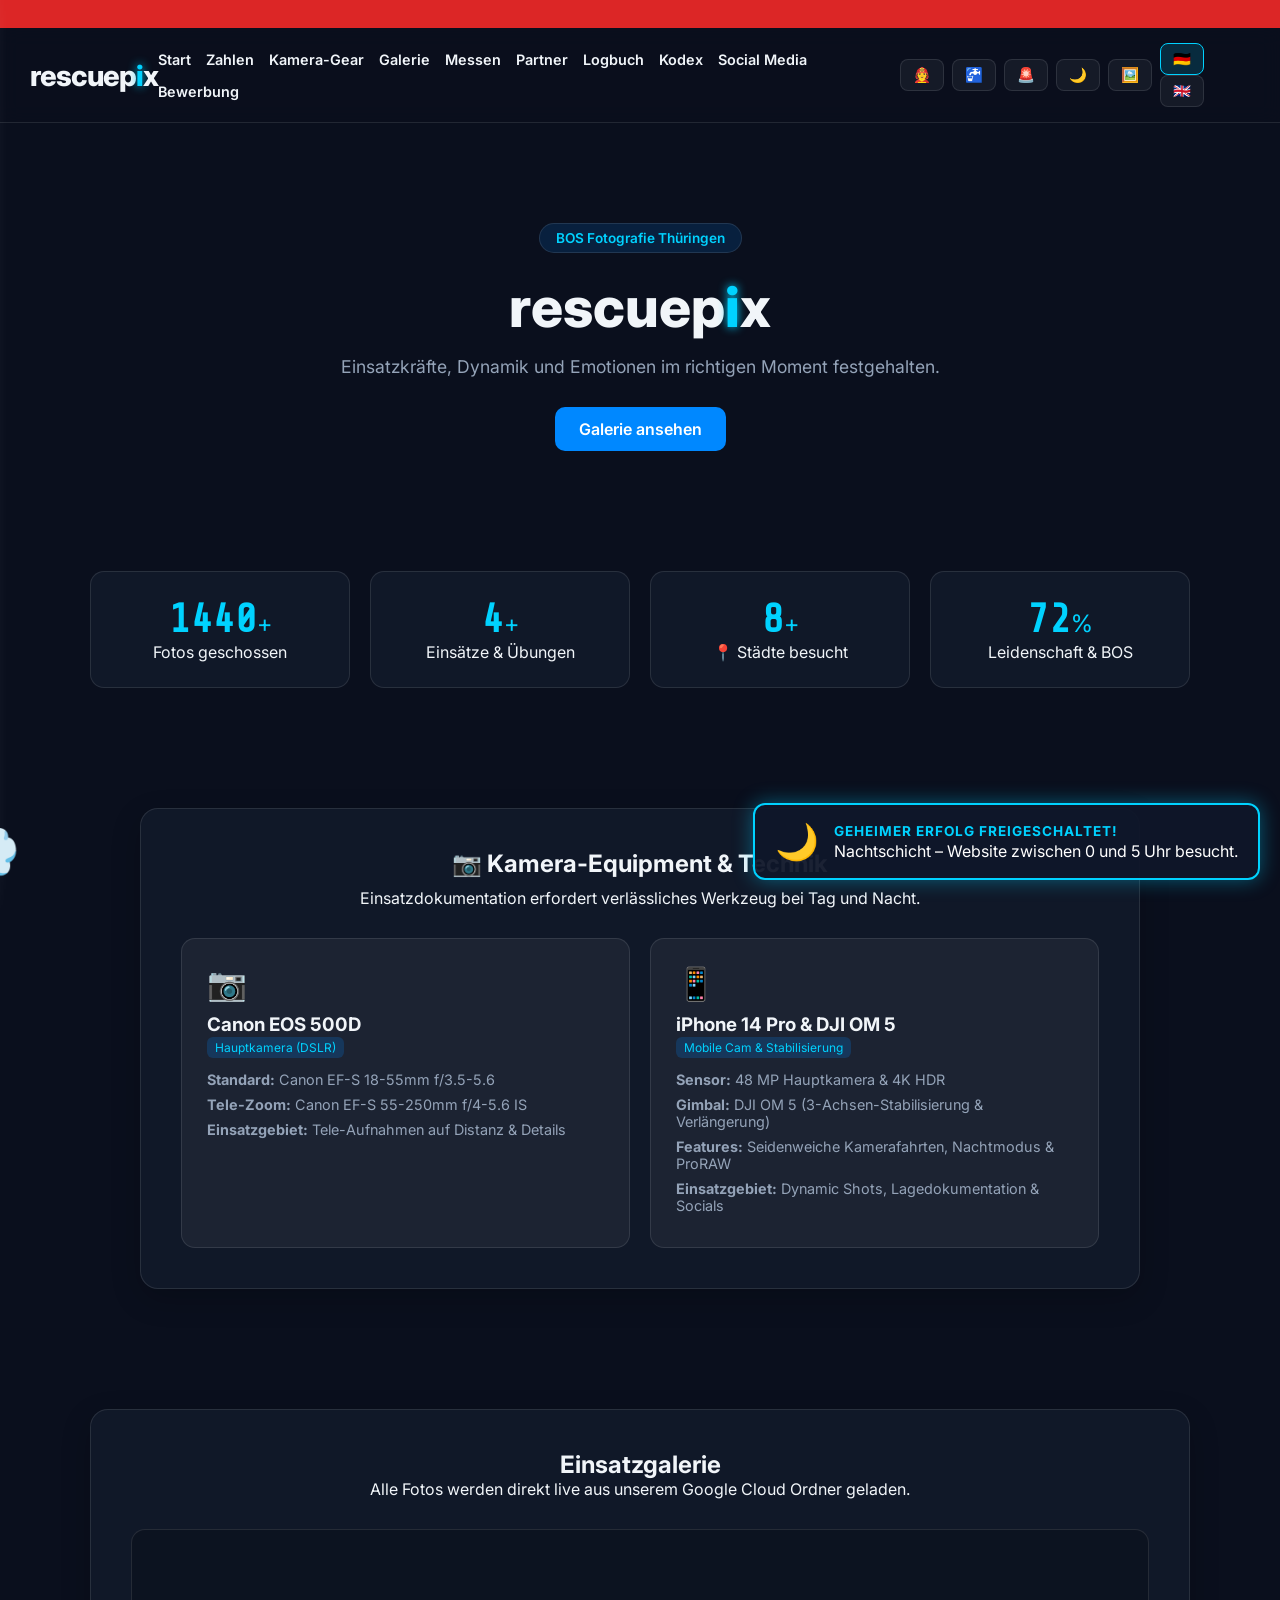
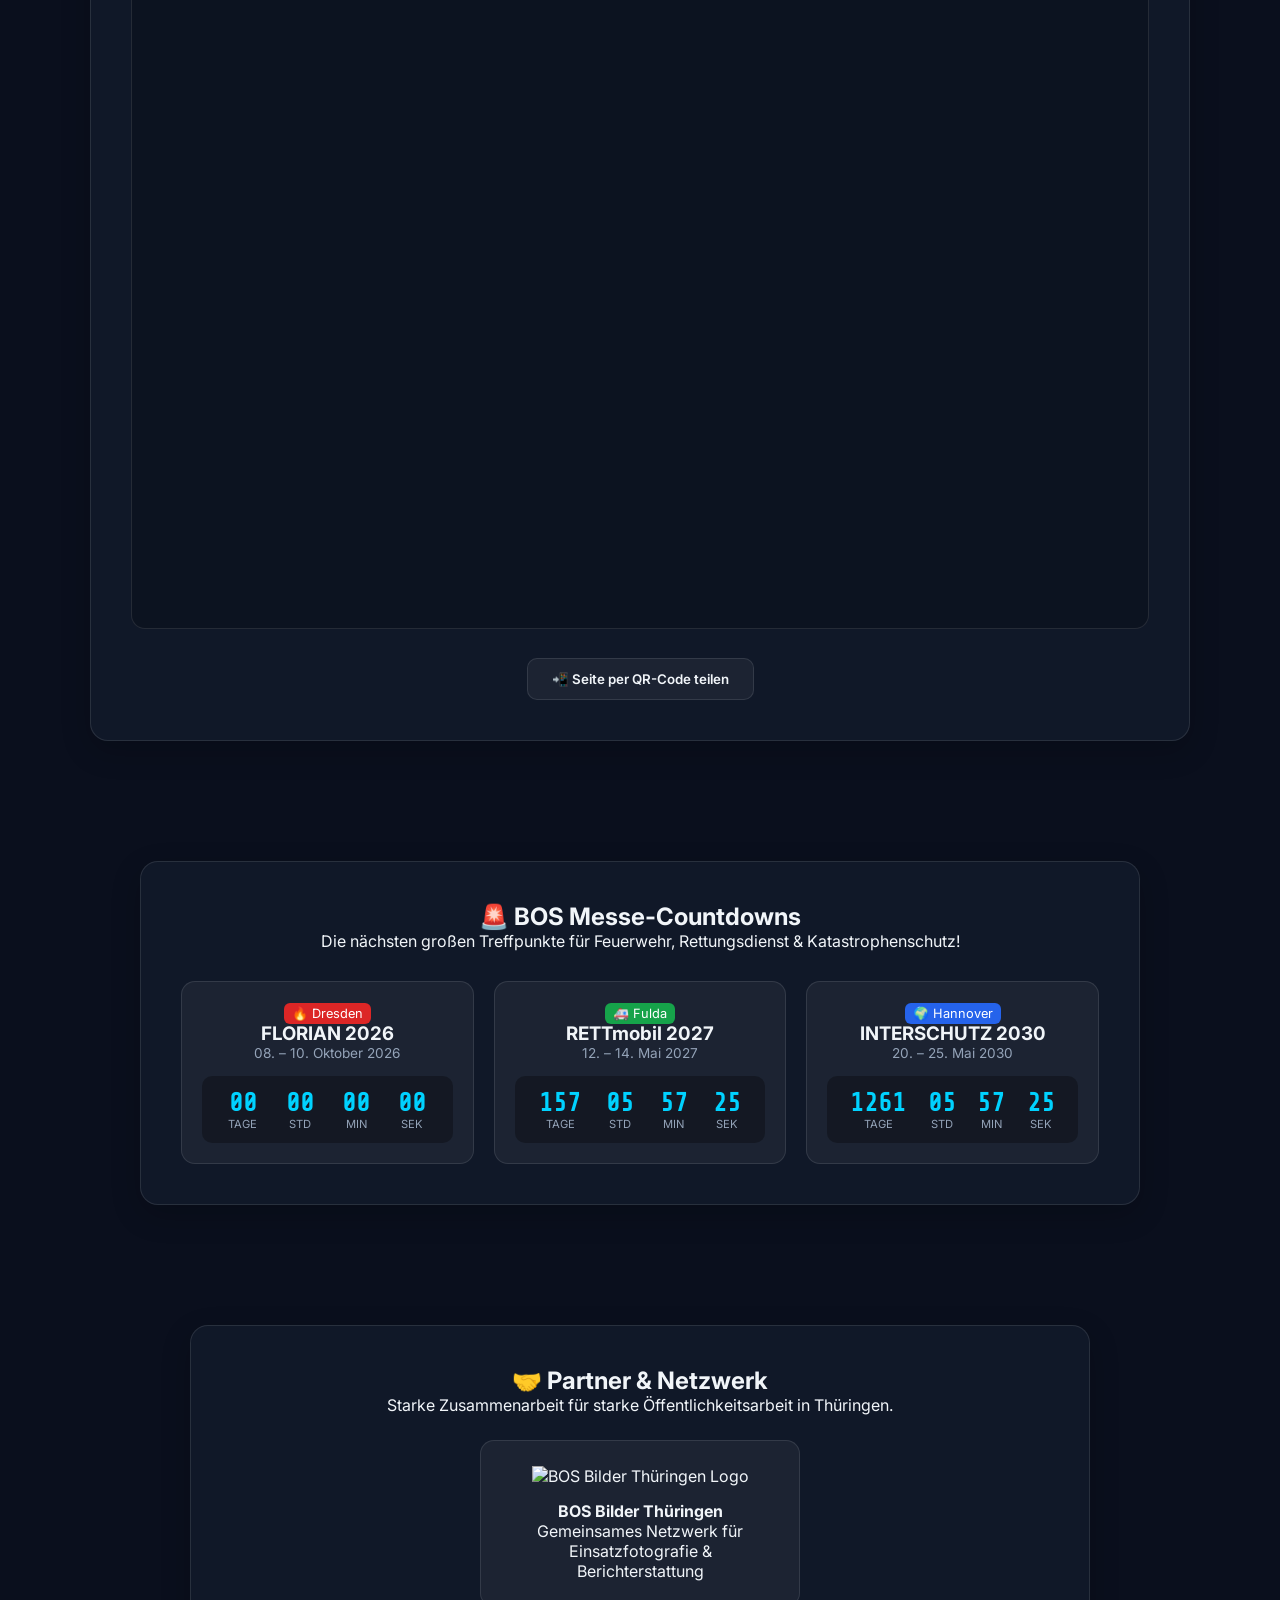
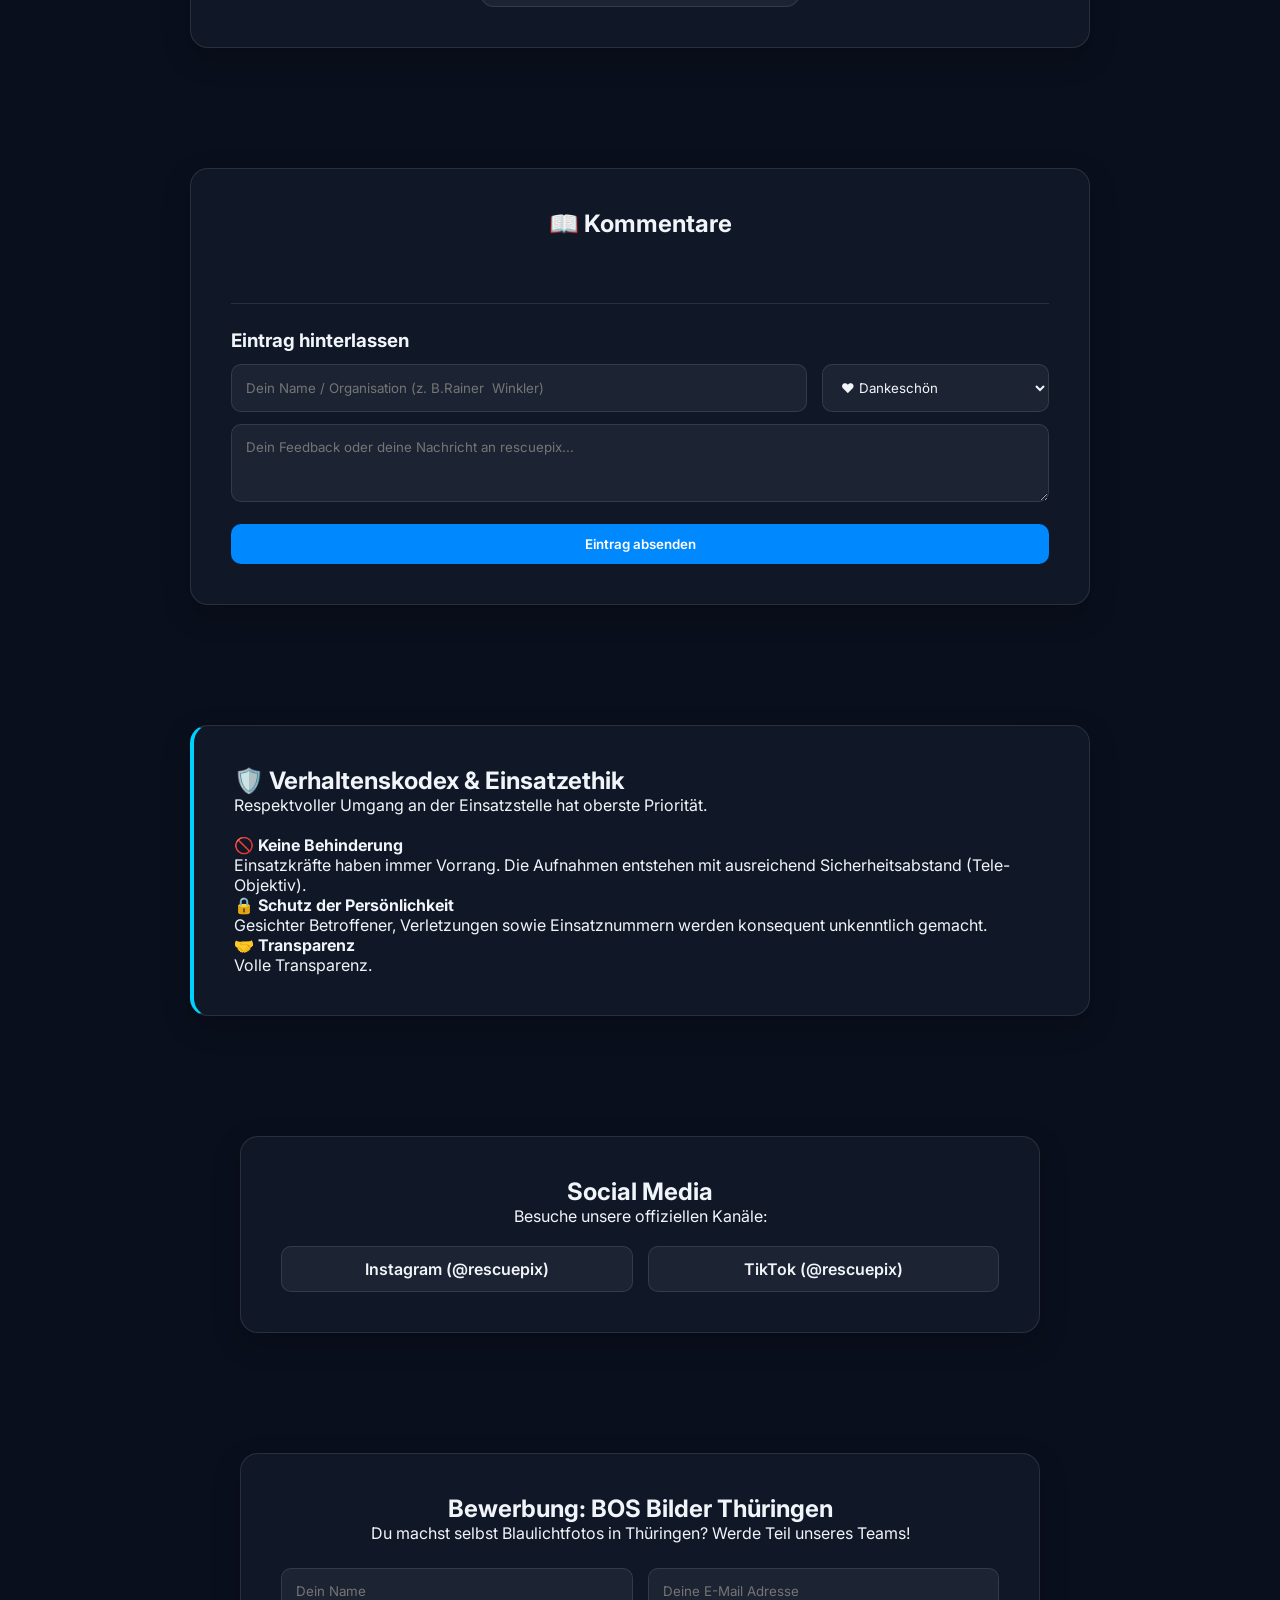
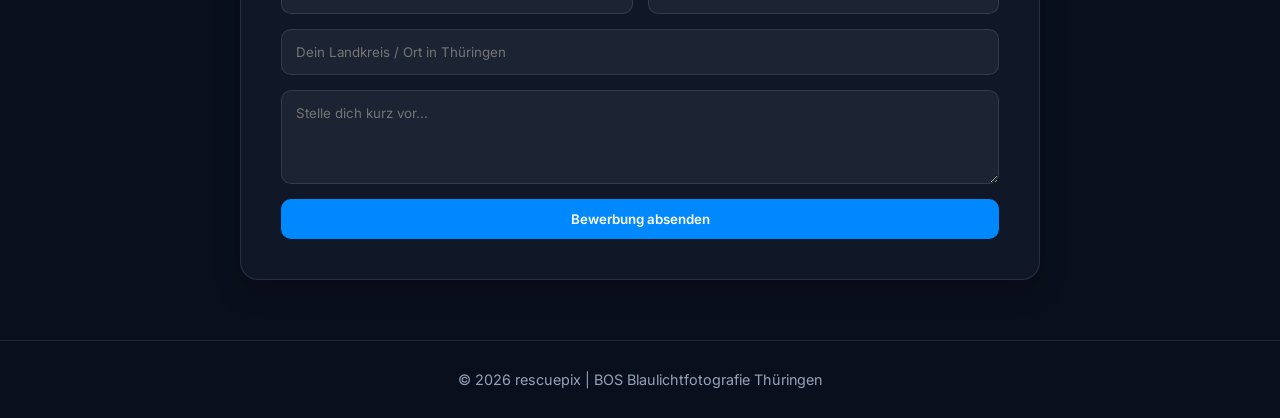
==== commit 0da9f81e: "index.html" ====
--- a/index.html
+++ b/index.html
@@ -390,12 +390,12 @@
         </div>
     </section>
 
-    <!-- 🚨 KAMERADEN-LOGBUCH / FEEDBACK -->
+    <!-- 🚨 KOMMENTARE / FEEDBACK -->
     <section id="logbuch" class="feedback-section">
         <div class="card-container" style="max-width: 900px;">
             <h2 style="text-align: center;">📖 Kommentare </h2>
             <p class="subtitle" style="text-align: center; margin-bottom: 30px;">
-                Feedback, Dankeschön oder Verbesserungsvorschläge von Einsatzkräften & Besuchern.
+                
             </p>
 
             <div class="logbuch-list"></div>
@@ -403,7 +403,7 @@
             <form class="logbuch-form" onsubmit="addLogEntry(event)">
                 <h3>Eintrag hinterlassen</h3>
                 <div class="input-group">
-                    <input type="text" id="logName" placeholder="Dein Name / Organisation (z. B.Rainer  Winkle)" required>
+                    <input type="text" id="logName" placeholder="Dein Name / Organisation (z. B.Rainer  Winkler)" required>
                     <select id="logType" class="log-select">
                         <option value="Dankeschön">❤️ Dankeschön</option>
                         <option value="Verbesserung">💡 Verbesserungsvorschlag</option>
@@ -431,7 +431,7 @@
                 </div>
                 <div class="kodex-item">
                     <h4>🔒 Schutz der Persönlichkeit</h4>
-                    <p>Kennzeichen, Gesichter Betroffener, Verletzungen sowie Einsatznummern werden konsequent unkenntlich gemacht.</p>
+                    <p> Gesichter Betroffener, Verletzungen sowie Einsatznummern werden konsequent unkenntlich gemacht.</p>
                 </div>
                 <div class="kodex-item">
                     <h4>🤝 Transparenz </h4>
@@ -487,11 +487,11 @@
                 </div>
                 <div class="bg-option" onclick="changeBg('fire')">
                     <div class="bg-preview bg-f"></div>
-                    <span>Feuerwehr-Einsatz</span>
+                    <span>Rot</span>
                 </div>
                 <div class="bg-option" onclick="changeBg('police')">
                     <div class="bg-preview bg-p"></div>
-                    <span>Polizei-Nacht</span>
+                    <span>Hell Blau</span>
                 </div>
                 <div class="bg-option" onclick="changeBg('custom')">
                     <div class="bg-preview bg-c">📁</div>
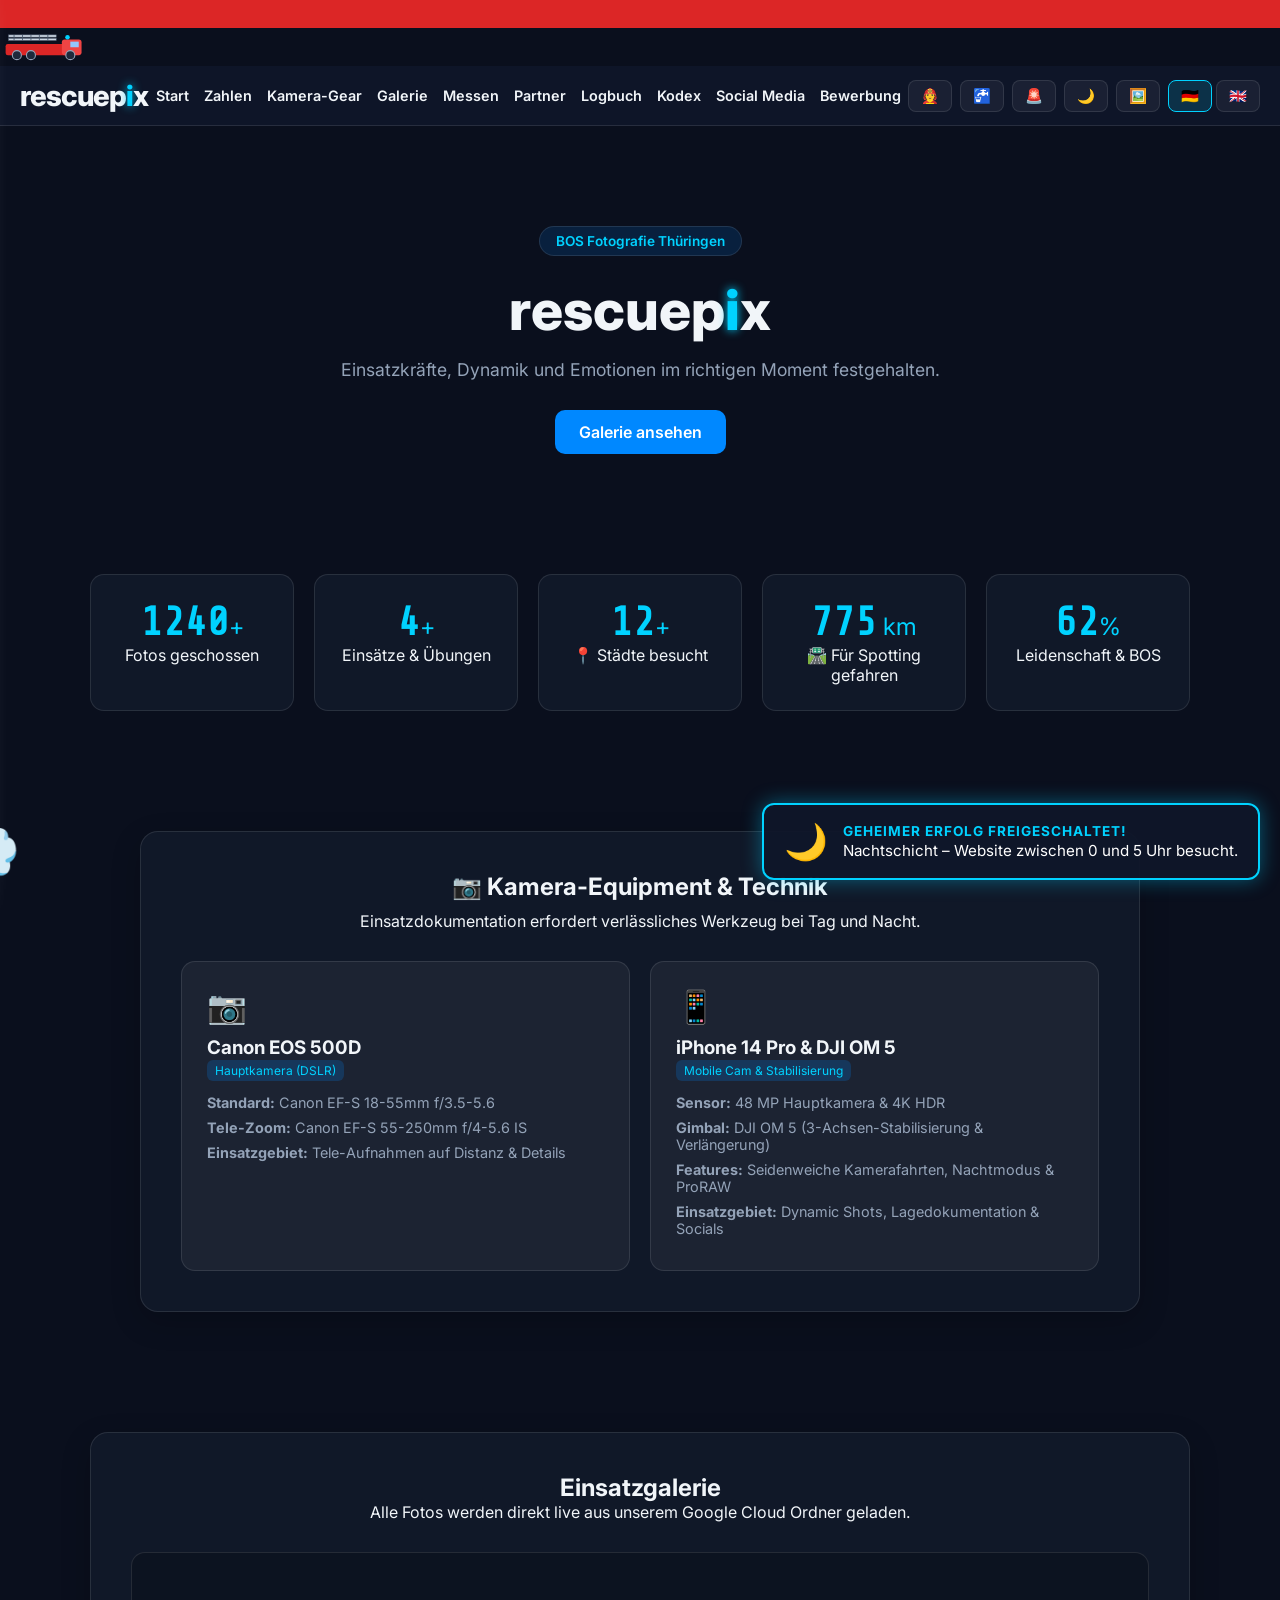
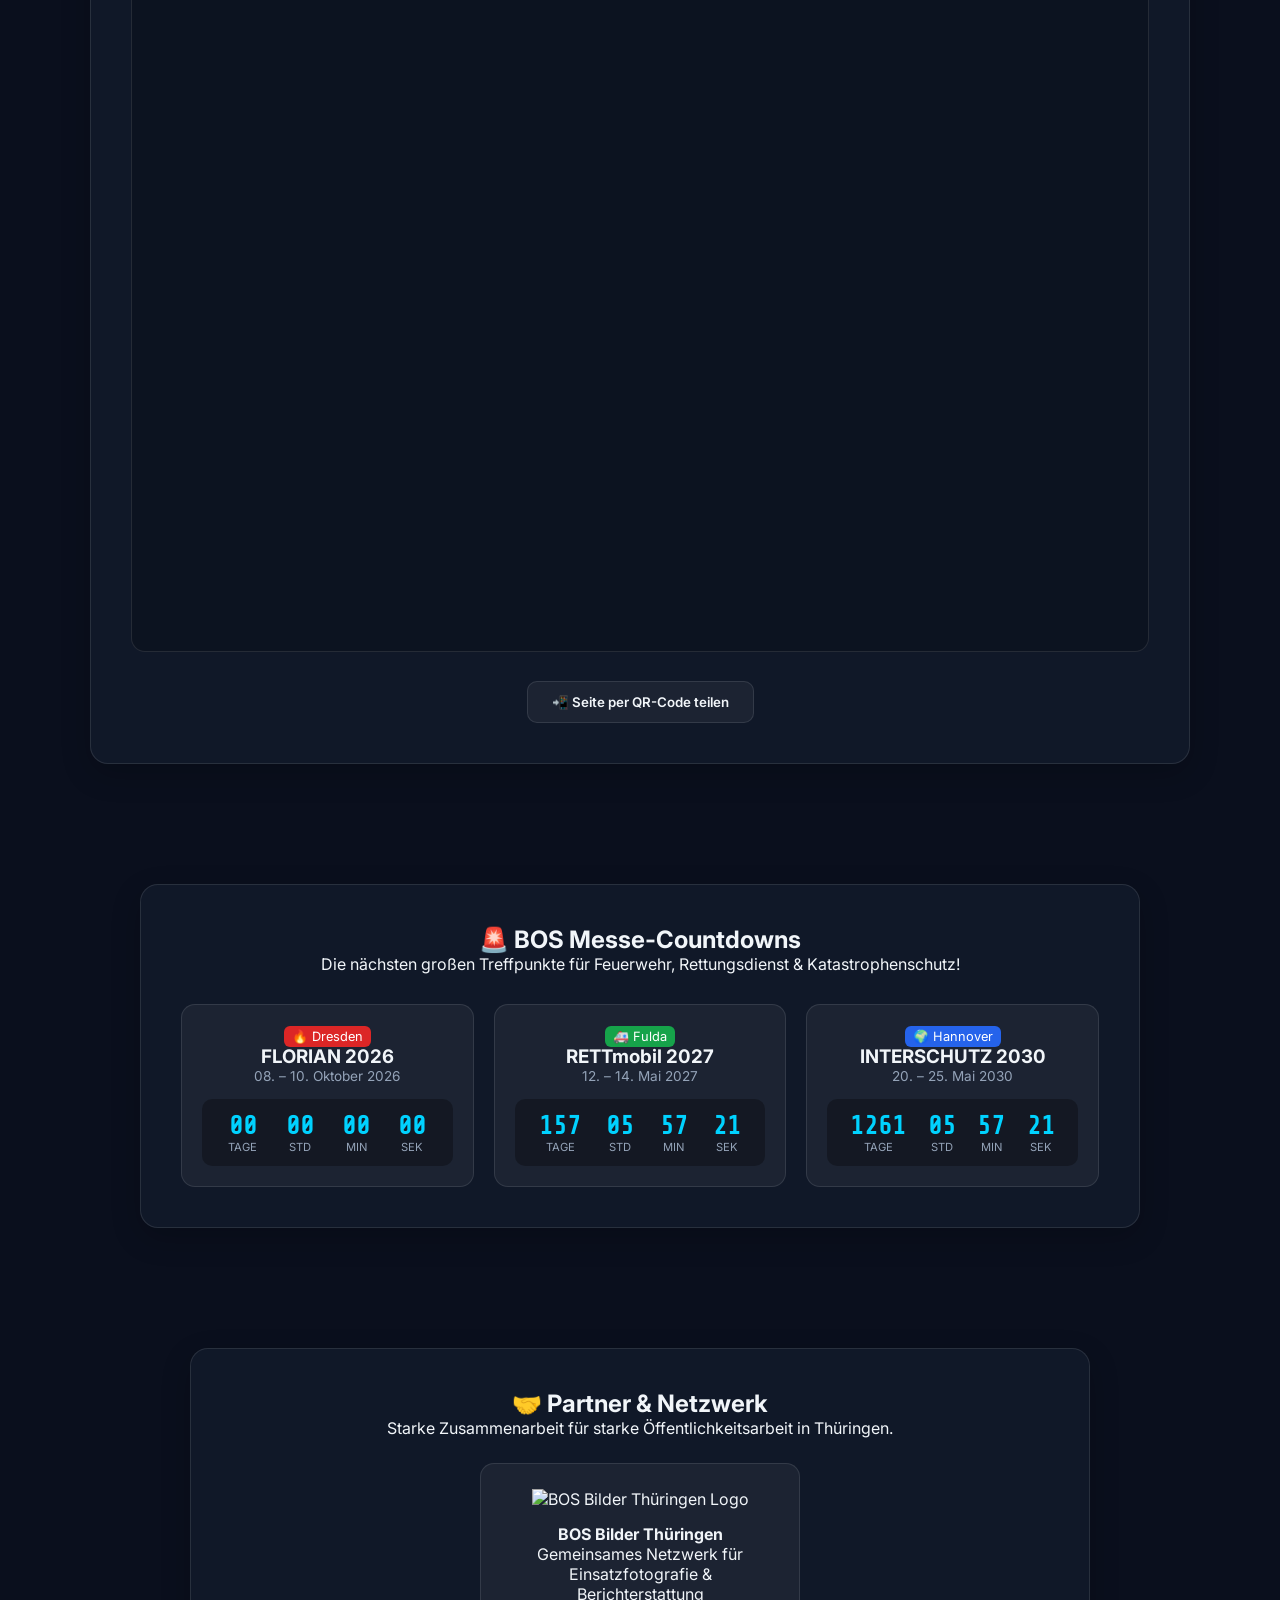
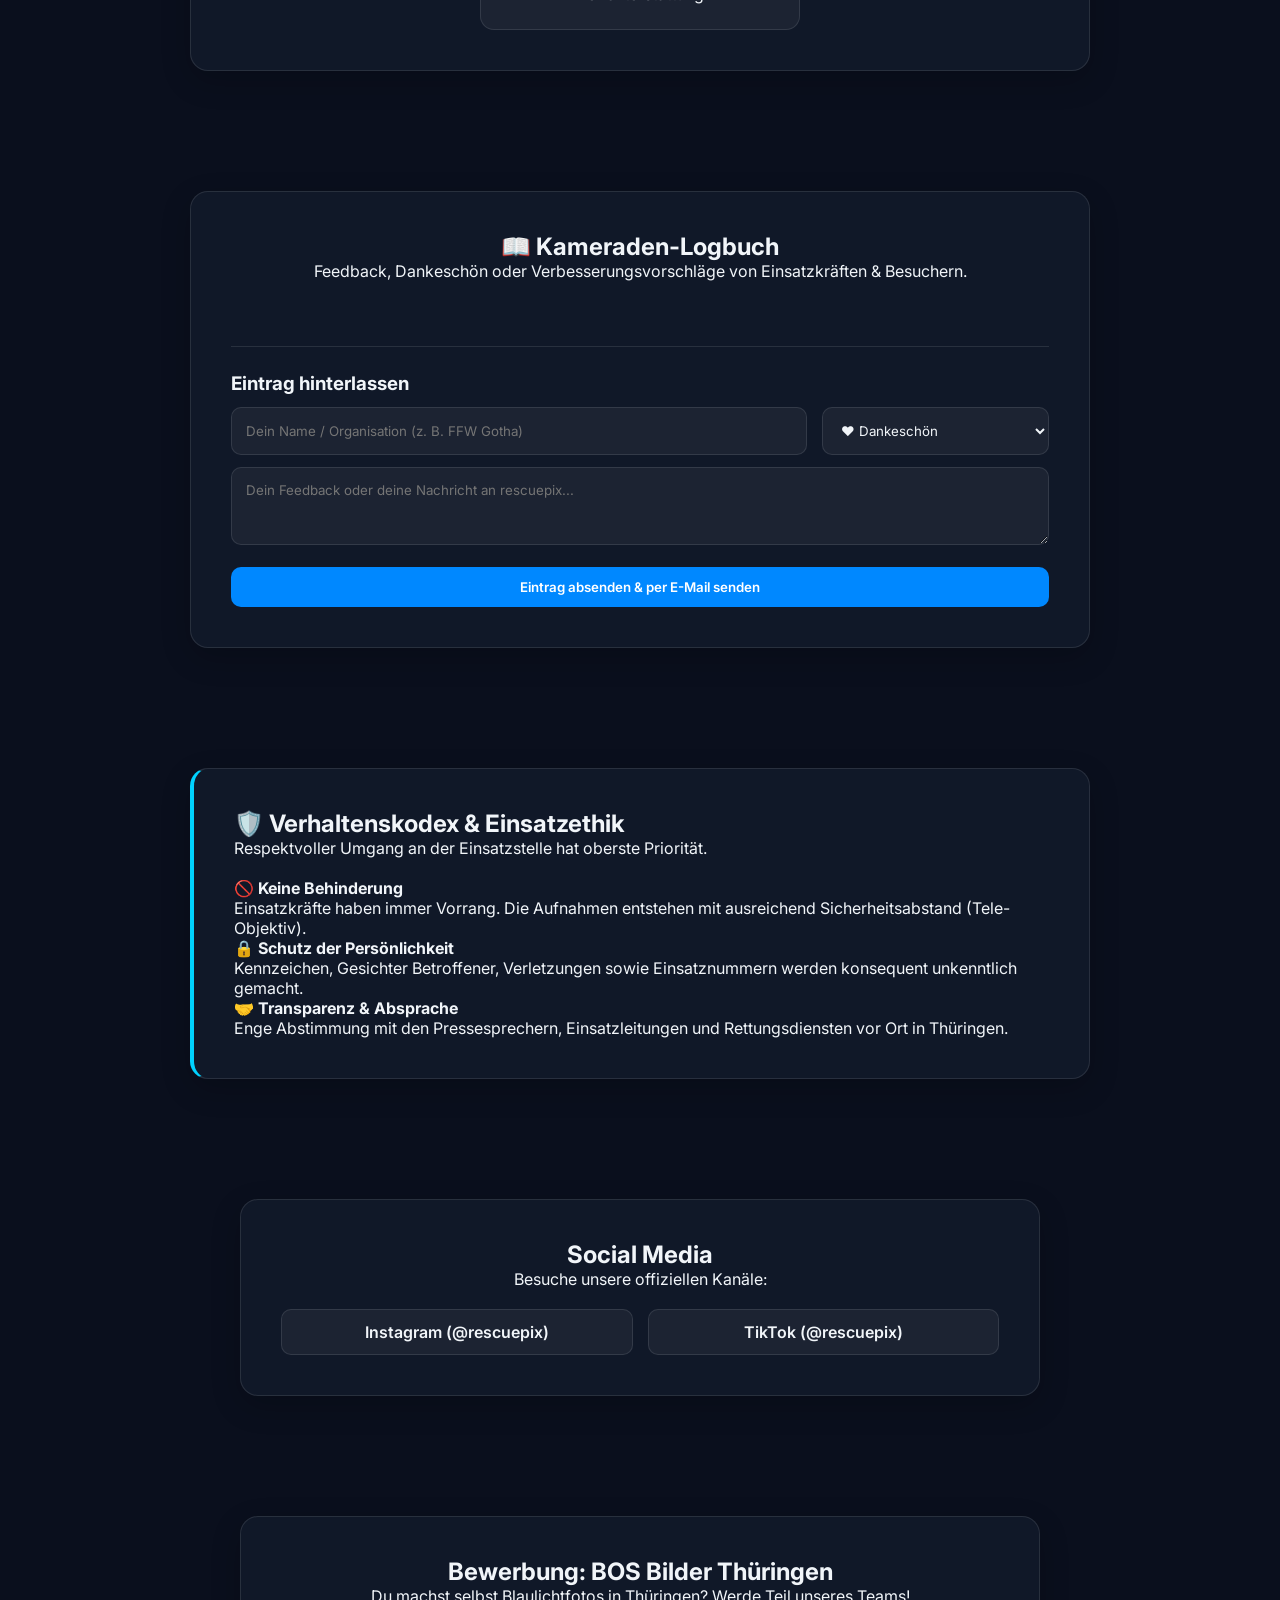
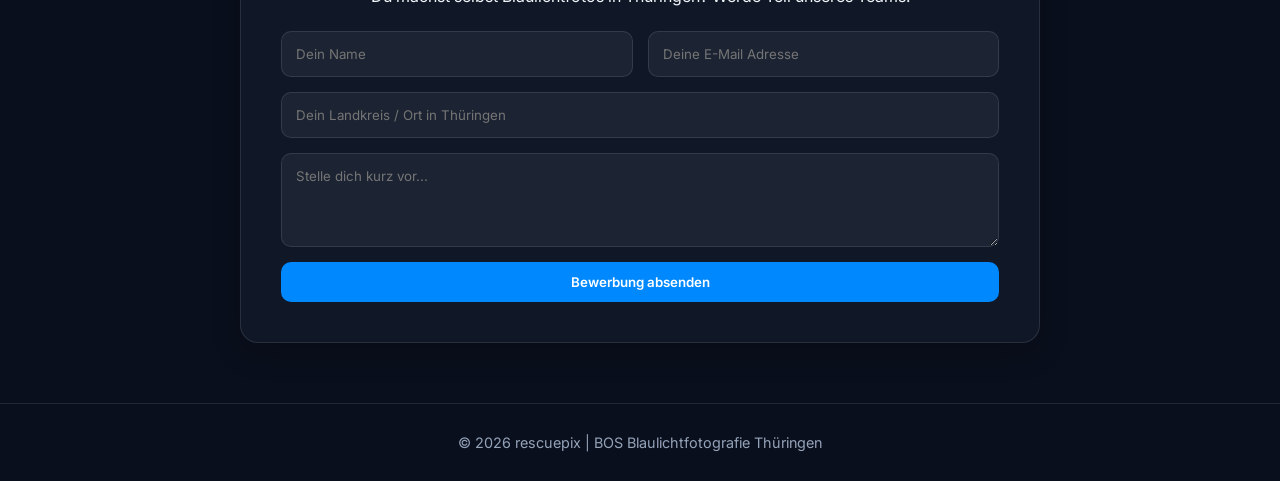
==== commit 3394acd6: "index.html" ====
--- a/index.html
+++ b/index.html
@@ -16,7 +16,95 @@
 
     <style>
         /* ==================================================
-           DEUTSCHES BLAULICHT DOPPELBLITZ / STROBE EFFECT (🚨)
+           RESPONSIVE & MOBILE STYLES (HANDY-ANPASSUNG)
+        ================================================== */
+        header {
+            display: flex;
+            align-items: center;
+            justify-content: space-between;
+            padding: 12px 20px;
+            position: sticky;
+            top: 0;
+            z-index: 1000;
+            background: rgba(15, 23, 42, 0.95);
+            backdrop-filter: blur(10px);
+        }
+
+        .hamburger {
+            display: none;
+            background: none;
+            border: none;
+            color: #fff;
+            font-size: 1.8rem;
+            cursor: pointer;
+            padding: 5px;
+        }
+
+        @media (max-width: 900px) {
+            .hamburger {
+                display: block;
+            }
+
+            nav {
+                display: none;
+                position: absolute;
+                top: 100%;
+                left: 0;
+                width: 100%;
+                background: rgba(15, 23, 42, 0.98);
+                flex-direction: column;
+                padding: 15px 0;
+                border-bottom: 2px solid var(--border-color, #00d2ff);
+                box-shadow: 0 10px 25px rgba(0,0,0,0.5);
+            }
+
+            nav.mobile-active {
+                display: flex;
+            }
+
+            nav a {
+                padding: 12px 25px;
+                width: 100%;
+                text-align: left;
+                font-size: 1.1rem;
+            }
+
+            .controls-wrapper {
+                gap: 8px;
+            }
+            
+            .control-btn {
+                padding: 6px 10px;
+                font-size: 0.9rem;
+            }
+
+            /* Fluid Grid Layouts für Handys */
+            .equip-grid, 
+            .countdown-grid, 
+            .partner-grid, 
+            .kodex-grid,
+            .stats-grid {
+                grid-template-columns: 1fr !important;
+                gap: 15px !important;
+            }
+
+            /* Galerie Iframe Skalierung für Handys */
+            #driveGalleryContainer iframe {
+                height: 450px !important;
+            }
+
+            .hero h1 {
+                font-size: 2.5rem !important;
+            }
+
+            .input-group {
+                flex-direction: column;
+                gap: 10px;
+            }
+        }
+
+        /* ==================================================
+           DEUTSCHES BLAULICHT DOPPELBLITZ (🚨)
         ================================================== */
         .beacon-storm-overlay {
             position: fixed;
@@ -34,21 +122,14 @@
                 background: rgba(0, 102, 255, 0.6);
                 box-shadow: inset 0 0 120px rgba(0, 102, 255, 0.9);
             }
-            20% {
-                background: rgba(0, 0, 0, 0.1);
-                box-shadow: none;
-            }
+            20% { background: rgba(0, 0, 0, 0.1); box-shadow: none; }
             40% {
                 background: rgba(0, 150, 255, 0.8);
                 box-shadow: inset 0 0 150px rgba(0, 150, 255, 1);
             }
-            60%, 100% {
-                background: rgba(0, 0, 0, 0.2);
-                box-shadow: none;
-            }
-        }
-
-        /* Deutsches Blaulicht Loader Lights (Dual-Blue) */
+            60%, 100% { background: rgba(0, 0, 0, 0.2); box-shadow: none; }
+        }
+
         .beacon-loader {
             display: flex;
             gap: 15px;
@@ -61,12 +142,8 @@
             border-radius: 50%;
             background: #0066ff;
         }
-        .beacon-light.left {
-            animation: germanBeaconLeft 0.4s infinite alternate;
-        }
-        .beacon-light.right {
-            animation: germanBeaconRight 0.4s infinite alternate;
-        }
+        .beacon-light.left { animation: germanBeaconLeft 0.4s infinite alternate; }
+        .beacon-light.right { animation: germanBeaconRight 0.4s infinite alternate; }
 
         @keyframes germanBeaconLeft {
             0% { opacity: 0.2; transform: scale(0.9); box-shadow: none; }
@@ -77,9 +154,7 @@
             100% { opacity: 0.2; transform: scale(0.9); box-shadow: none; }
         }
 
-        /* ==================================================
-           GEHEIME ERFOLGE (ACHIEVEMENT POPUP)
-        ================================================== */
+        /* ACHIEVEMENT POPUP */
         .achievement-toast {
             position: fixed;
             bottom: -100px;
@@ -95,13 +170,10 @@
             z-index: 100000;
             transition: all 0.5s cubic-bezier(0.68, -0.55, 0.265, 1.55);
             color: #fff;
-        }
-        .achievement-toast.show {
-            bottom: 20px;
-        }
-        .achievement-icon {
-            font-size: 2.2rem;
-        }
+            max-width: 90vw;
+        }
+        .achievement-toast.show { bottom: 20px; }
+        .achievement-icon { font-size: 2.2rem; }
         .achievement-title {
             font-weight: bold;
             color: #00d2ff;
@@ -109,14 +181,9 @@
             text-transform: uppercase;
             letter-spacing: 1px;
         }
-        .achievement-desc {
-            font-size: 1rem;
-            margin-top: 2px;
-        }
-
-        /* ==================================================
-           HYDRANT WASSER & FEUERWEHRMANN WISCH-ANIMATION
-        ================================================== */
+        .achievement-desc { font-size: 0.95rem; margin-top: 2px; }
+
+        /* HYDRANT WASSER & WISCH-ANIMATION */
         .water-splash-overlay {
             position: fixed;
             top: 0; left: 0; width: 100vw; height: 100vh;
@@ -149,15 +216,12 @@
             justify-content: center;
             font-size: 4rem;
         }
-        .screen-wiper.wiping {
-            animation: wipeScreen 2.2s ease-in-out forwards;
-        }
+        .screen-wiper.wiping { animation: wipeScreen 2.2s ease-in-out forwards; }
         @keyframes wipeScreen {
             0% { left: -150px; }
             100% { left: 105vw; }
         }
 
-        /* WASCHTAG BANNER */
         .waschtag-banner {
             background: linear-gradient(90deg, #0284c7, #06b6d4);
             color: white;
@@ -174,6 +238,14 @@
     <!-- WASCHTAG BANNER CONTAINER (1% CHANCE) -->
     <div id="waschtagContainer"></div>
 
+    <!-- 🚨 DEUTSCHES BLAULICHT LADESCREEN -->
+    <div id="loadingScreen" class="loading-screen">
+        <div class="beacon-loader">
+            <div class="beacon-light left"></div>
+            <div class="beacon-light right"></div>
+        </div>
+        <p style="margin-top: 15px;">rescuepix wird geladen...</p>
+    </div>
 
     <!-- 🚒 EASTER EGG FEUERWEHR AUTO -->
     <div id="easterEggTruck" class="easter-egg-truck">🚒💨</div>
@@ -199,23 +271,48 @@
         </div>
     </div>
 
-
-
-    <!-- Header Navigation -->
+    <!-- Fahrstreifen Drehleiter Animation -->
+    <div class="top-truck-bar">
+        <div class="ladder-truck-container">
+            <svg class="ladder-truck" viewBox="0 0 160 60" width="90" height="34">
+                <rect x="10" y="28" width="120" height="20" rx="4" fill="#dc2626" />
+                <rect x="110" y="20" width="35" height="28" rx="5" fill="#ef4444" />
+                <path d="M 125 24 L 140 24 L 140 34 L 125 34 Z" fill="#93c5fd" />
+                <circle cx="120" cy="16" r="4" fill="#00d2ff" class="truck-beacon" />
+                <g class="ladder-group">
+                    <rect x="15" y="18" width="85" height="4" fill="#cbd5e1" stroke="#475569" stroke-width="1"/>
+                    <rect x="15" y="12" width="85" height="4" fill="#cbd5e1" stroke="#475569" stroke-width="1"/>
+                    <line x1="25" y1="12" x2="25" y2="22" stroke="#475569" stroke-width="1.5"/>
+                    <line x1="40" y1="12" x2="40" y2="22" stroke="#475569" stroke-width="1.5"/>
+                    <line x1="55" y1="12" x2="55" y2="22" stroke="#475569" stroke-width="1.5"/>
+                    <line x1="70" y1="12" x2="70" y2="22" stroke="#475569" stroke-width="1.5"/>
+                    <line x1="85" y1="12" x2="85" y2="22" stroke="#475569" stroke-width="1.5"/>
+                </g>
+                <circle cx="30" cy="48" r="8" fill="#1e293b" stroke="#94a3b8" stroke-width="2"/>
+                <circle cx="55" cy="48" r="8" fill="#1e293b" stroke="#94a3b8" stroke-width="2"/>
+                <circle cx="125" cy="48" r="8" fill="#1e293b" stroke="#94a3b8" stroke-width="2"/>
+            </svg>
+        </div>
+    </div>
+
+    <!-- Header Navigation mit Mobile-Support -->
     <header>
         <div class="logo" onclick="countLogoClicks()">rescuep<span class="beacon-i">i</span>x</div>
 
-        <nav>
-            <a href="#home" id="nav-home">Start</a>
-            <a href="#stats" id="nav-stats">Zahlen</a>
-            <a href="#equipment" id="nav-equip">Kamera-Gear</a>
-            <a href="#galerie" id="nav-galerie">Galerie</a>
-            <a href="#messen" id="nav-messen">Messen</a>
-            <a href="#partner" id="nav-partner">Partner</a>
-            <a href="#logbuch" id="nav-logbuch">Logbuch</a>
-            <a href="#kodex" id="nav-kodex">Kodex</a>
-            <a href="#social" id="nav-social">Social Media</a>
-            <a href="#bewerbung" id="nav-bewerbung">Bewerbung</a>
+        <!-- Hamburger Icon für Handys -->
+        <button class="hamburger" onclick="toggleMobileMenu()" aria-label="Menü öffnen">☰</button>
+
+        <nav id="navMenu">
+            <a href="#home" id="nav-home" onclick="closeMobileMenu()">Start</a>
+            <a href="#stats" id="nav-stats" onclick="closeMobileMenu()">Zahlen</a>
+            <a href="#equipment" id="nav-equip" onclick="closeMobileMenu()">Kamera-Gear</a>
+            <a href="#galerie" id="nav-galerie" onclick="closeMobileMenu()">Galerie</a>
+            <a href="#messen" id="nav-messen" onclick="closeMobileMenu()">Messen</a>
+            <a href="#partner" id="nav-partner" onclick="closeMobileMenu()">Partner</a>
+            <a href="#logbuch" id="nav-logbuch" onclick="closeMobileMenu()">Logbuch</a>
+            <a href="#kodex" id="nav-kodex" onclick="closeMobileMenu()">Kodex</a>
+            <a href="#social" id="nav-social" onclick="closeMobileMenu()">Social Media</a>
+            <a href="#bewerbung" id="nav-bewerbung" onclick="closeMobileMenu()">Bewerbung</a>
         </nav>
 
         <div class="controls-wrapper">
@@ -256,8 +353,12 @@
                 <p id="stat2-desc">Einsätze & Übungen</p>
             </div>
             <div class="stat-card">
-                <span class="stat-number" data-target="10">0</span><span class="plus">+</span>
+                <span class="stat-number" data-target="18">0</span><span class="plus">+</span>
                 <p>📍 Städte besucht</p>
+            </div>
+            <div class="stat-card">
+                <span class="stat-number" data-target="1250">0</span><span class="plus"> km</span>
+                <p>🛣️ Für Spotting gefahren</p>
             </div>
             <div class="stat-card">
                 <span class="stat-number" data-target="100">0</span><span class="plus">%</span>
@@ -390,28 +491,29 @@
         </div>
     </section>
 
-    <!-- 🚨 KOMMENTARE / FEEDBACK -->
+    <!-- 🚨 KAMERADEN-LOGBUCH / FEEDBACK MIT EMAIL API -->
     <section id="logbuch" class="feedback-section">
         <div class="card-container" style="max-width: 900px;">
-            <h2 style="text-align: center;">📖 Kommentare </h2>
+            <h2 style="text-align: center;">📖 Kameraden-Logbuch</h2>
             <p class="subtitle" style="text-align: center; margin-bottom: 30px;">
-                
+                Feedback, Dankeschön oder Verbesserungsvorschläge von Einsatzkräften & Besuchern.
             </p>
 
             <div class="logbuch-list"></div>
 
-            <form class="logbuch-form" onsubmit="addLogEntry(event)">
+            <!-- Formspree Mail API Integration -->
+            <form id="logbuchForm" class="logbuch-form" onsubmit="addLogEntry(event)">
                 <h3>Eintrag hinterlassen</h3>
                 <div class="input-group">
-                    <input type="text" id="logName" placeholder="Dein Name / Organisation (z. B.Rainer  Winkler)" required>
-                    <select id="logType" class="log-select">
+                    <input type="text" id="logName" name="name" placeholder="Dein Name / Organisation (z. B. FFW Gotha)" required>
+                    <select id="logType" name="typ" class="log-select">
                         <option value="Dankeschön">❤️ Dankeschön</option>
                         <option value="Verbesserung">💡 Verbesserungsvorschlag</option>
                         <option value="Allgemein">💬 Allgemein</option>
                     </select>
                 </div>
-                <textarea id="logText" rows="3" placeholder="Dein Feedback oder deine Nachricht an rescuepix..." required></textarea>
-                <button type="submit" class="btn btn-primary" style="margin-top: 10px;">Eintrag absenden</button>
+                <textarea id="logText" name="nachricht" rows="3" placeholder="Dein Feedback oder deine Nachricht an rescuepix..." required></textarea>
+                <button type="submit" class="btn btn-primary" style="margin-top: 10px;">Eintrag absenden & per E-Mail senden</button>
             </form>
         </div>
     </section>
@@ -431,11 +533,11 @@
                 </div>
                 <div class="kodex-item">
                     <h4>🔒 Schutz der Persönlichkeit</h4>
-                    <p> Gesichter Betroffener, Verletzungen sowie Einsatznummern werden konsequent unkenntlich gemacht.</p>
+                    <p>Kennzeichen, Gesichter Betroffener, Verletzungen sowie Einsatznummern werden konsequent unkenntlich gemacht.</p>
                 </div>
                 <div class="kodex-item">
-                    <h4>🤝 Transparenz </h4>
-                    <p>Volle Transparenz.</p>
+                    <h4>🤝 Transparenz & Absprache</h4>
+                    <p>Enge Abstimmung mit den Pressesprechern, Einsatzleitungen und Rettungsdiensten vor Ort in Thüringen.</p>
                 </div>
             </div>
         </div>
@@ -487,11 +589,11 @@
                 </div>
                 <div class="bg-option" onclick="changeBg('fire')">
                     <div class="bg-preview bg-f"></div>
-                    <span>Rot</span>
+                    <span>Feuerwehr-Einsatz</span>
                 </div>
                 <div class="bg-option" onclick="changeBg('police')">
                     <div class="bg-preview bg-p"></div>
-                    <span>Hell Blau</span>
+                    <span>Polizei-Nacht</span>
                 </div>
                 <div class="bg-option" onclick="changeBg('custom')">
                     <div class="bg-preview bg-c">📁</div>
@@ -510,7 +612,61 @@
     <!-- INTERAKTIVE SKRIPTE -->
     <script>
         /* ==================================================
-           1. ERFOLGE / ACHIEVEMENTS SYSTEM
+           0. MOBILE MENÜ TOGGLE
+        ================================================== */
+        function toggleMobileMenu() {
+            document.getElementById('navMenu').classList.toggle('mobile-active');
+        }
+        function closeMobileMenu() {
+            document.getElementById('navMenu').classList.remove('mobile-active');
+        }
+
+        /* ==================================================
+           1. LOGBUCH VIA FORM SPREE EMAIL API SENDEN
+        ================================================== */
+        async function addLogEntry(e) {
+            e.preventDefault();
+            const name = document.getElementById('logName').value;
+            const type = document.getElementById('logType').value;
+            const text = document.getElementById('logText').value;
+
+            // Einträge lokal auf der Website anzeigen
+            const list = document.querySelector('.logbuch-list');
+            const newEntry = document.createElement('div');
+            newEntry.className = 'log-entry';
+            newEntry.style.borderLeftColor = '#00d2ff';
+            
+            newEntry.innerHTML = `
+                <div class="log-header">
+                    <span class="log-badge">${type} - ${name}</span>
+                    <span class="log-date">Gerade eben</span>
+                </div>
+                <p class="log-text">„${text}“</p>
+            `;
+            list.prepend(newEntry);
+
+            // Per API an deine E-Mail senden
+            try {
+                await fetch('https://formspree.io/f/xjgnnvwn', {
+                    method: 'POST',
+                    headers: { 'Content-Type': 'application/json' },
+                    body: JSON.stringify({
+                        Formular: "Kameraden-Logbuch Eintrag",
+                        Name: name,
+                        Kategorie: type,
+                        Nachricht: text
+                    })
+                });
+                alert('Vielen Dank! Dein Eintrag wurde im Logbuch veröffentlicht und per E-Mail an rescuepix gesendet.');
+            } catch (err) {
+                alert('Eintrag im Logbuch gepostet!');
+            }
+
+            e.target.reset();
+        }
+
+        /* ==================================================
+           2. ERFOLGE / ACHIEVEMENTS SYSTEM
         ================================================== */
         const unlockedAchievements = new Set();
 
@@ -529,9 +685,7 @@
                 confetti({ particleCount: 80, spread: 70, origin: { y: 0.8 } });
             }
 
-            setTimeout(() => {
-                toast.classList.remove('show');
-            }, 5000);
+            setTimeout(() => { toast.classList.remove('show'); }, 5000);
         }
 
         function checkNightShift() {
@@ -567,7 +721,7 @@
         });
 
         /* ==================================================
-           2. KONAMI CODE (↑↑↓↓←→←→BA)
+           3. KONAMI CODE (↑↑↓↓←→←→BA)
         ================================================== */
         const konamiCode = ['ArrowUp','ArrowUp','ArrowDown','ArrowDown','ArrowLeft','ArrowRight','ArrowLeft','ArrowRight','b','a'];
         let konamiIndex = 0;
@@ -586,7 +740,7 @@
         });
 
         /* ==================================================
-           3. FEUERWEHRMANN WISCHER & HYDRANT WATER SPLASH
+           4. FEUERWEHRMANN WISCHER & HYDRANT WATER SPLASH
         ================================================== */
         function triggerScreenWipe() {
             const wiper = document.getElementById('screenWiper');
@@ -604,7 +758,7 @@
         }
 
         /* ==================================================
-           4. STANDARD FUNKTIONEN & INITIALISIERUNG
+           5. STANDARD FUNKTIONEN & INITIALISIERUNG
         ================================================== */
         const i18n = {
             de: {
@@ -712,30 +866,6 @@
 
         function toggleQRCode() { document.getElementById('qrCodeContainer').classList.toggle('hidden'); }
 
-        function addLogEntry(e) {
-            e.preventDefault();
-            const name = document.getElementById('logName').value;
-            const type = document.getElementById('logType').value;
-            const text = document.getElementById('logText').value;
-
-            const list = document.querySelector('.logbuch-list');
-            const newEntry = document.createElement('div');
-            newEntry.className = 'log-entry';
-            newEntry.style.borderLeftColor = '#00d2ff';
-            
-            newEntry.innerHTML = `
-                <div class="log-header">
-                    <span class="log-badge">${type} - ${name}</span>
-                    <span class="log-date">Heute</span>
-                </div>
-                <p class="log-text">„${text}“</p>
-            `;
-
-            list.prepend(newEntry);
-            e.target.reset();
-            alert('Vielen Dank für dein Feedback im Kameraden-Logbuch!');
-        }
-
         function toggleBackgroundSelector() { document.getElementById('bgModal').classList.toggle('hidden'); }
         function changeBg(type) {
             const body = document.body;
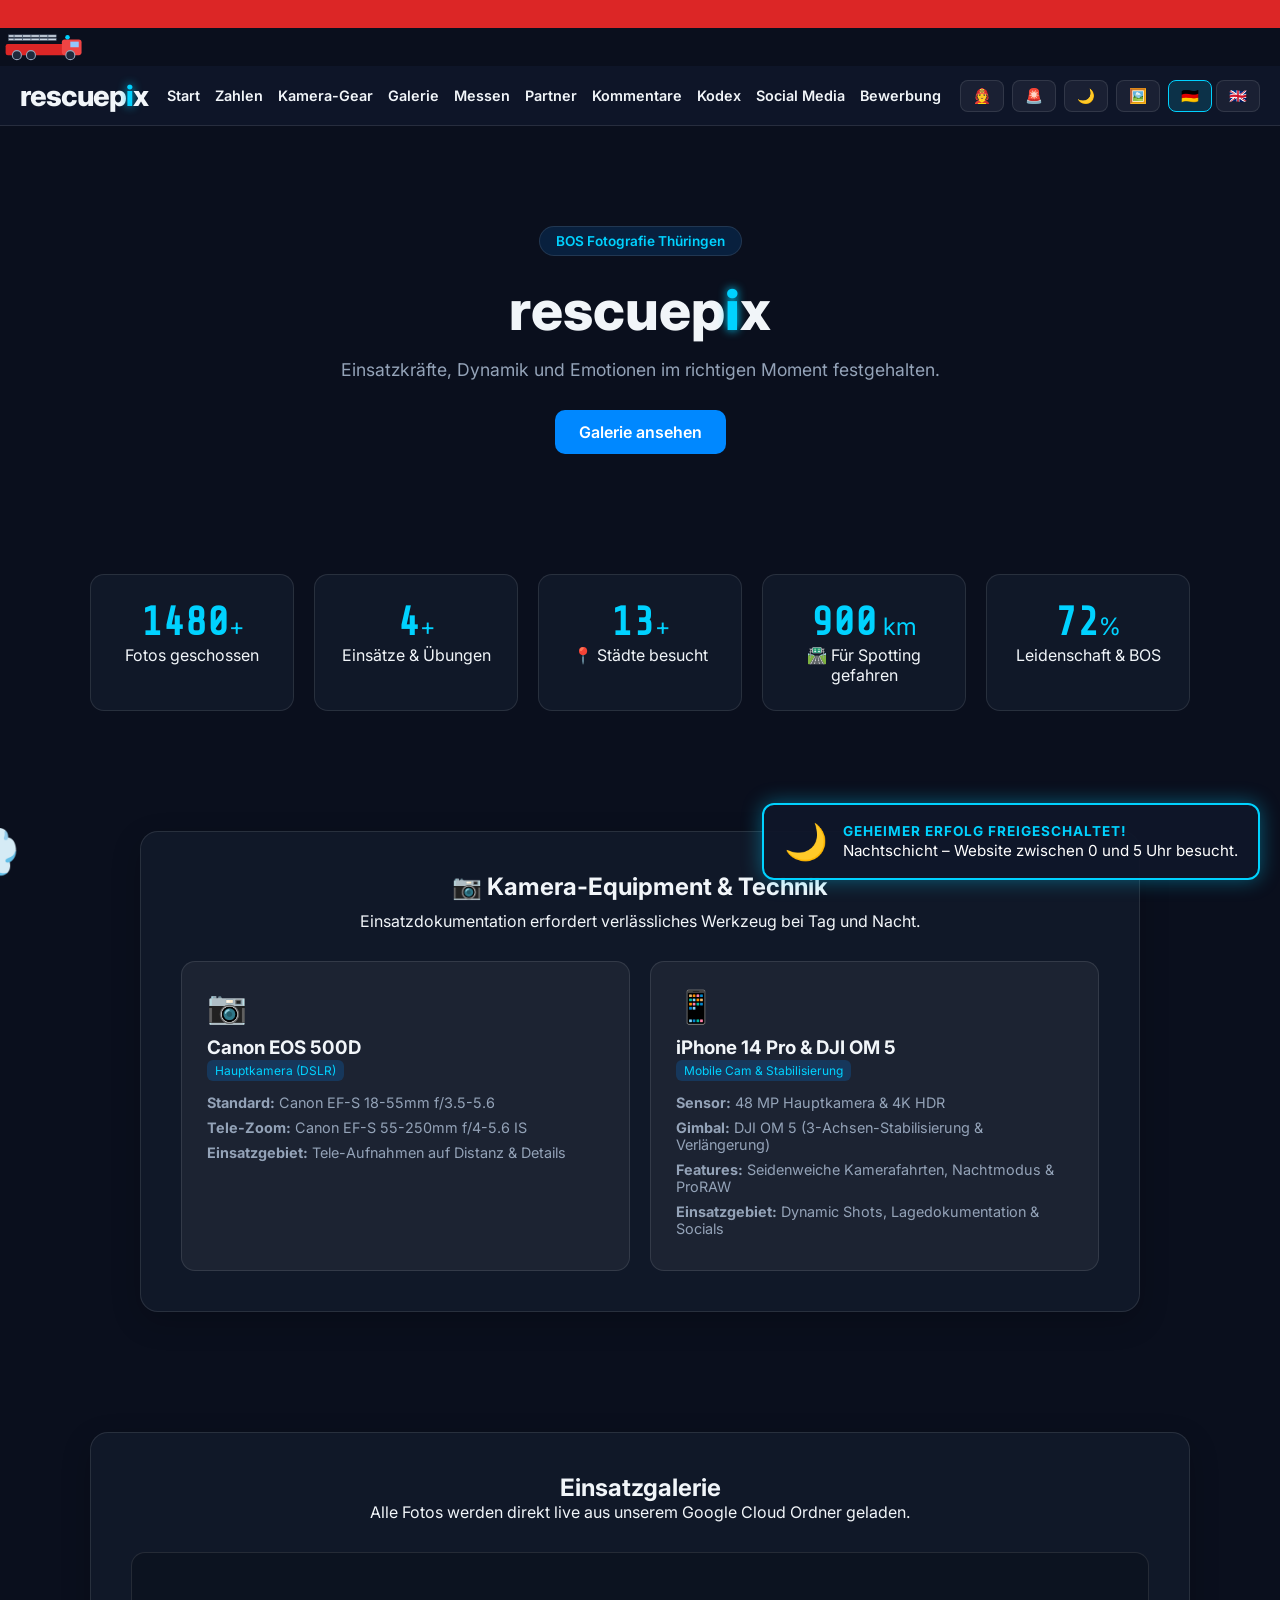
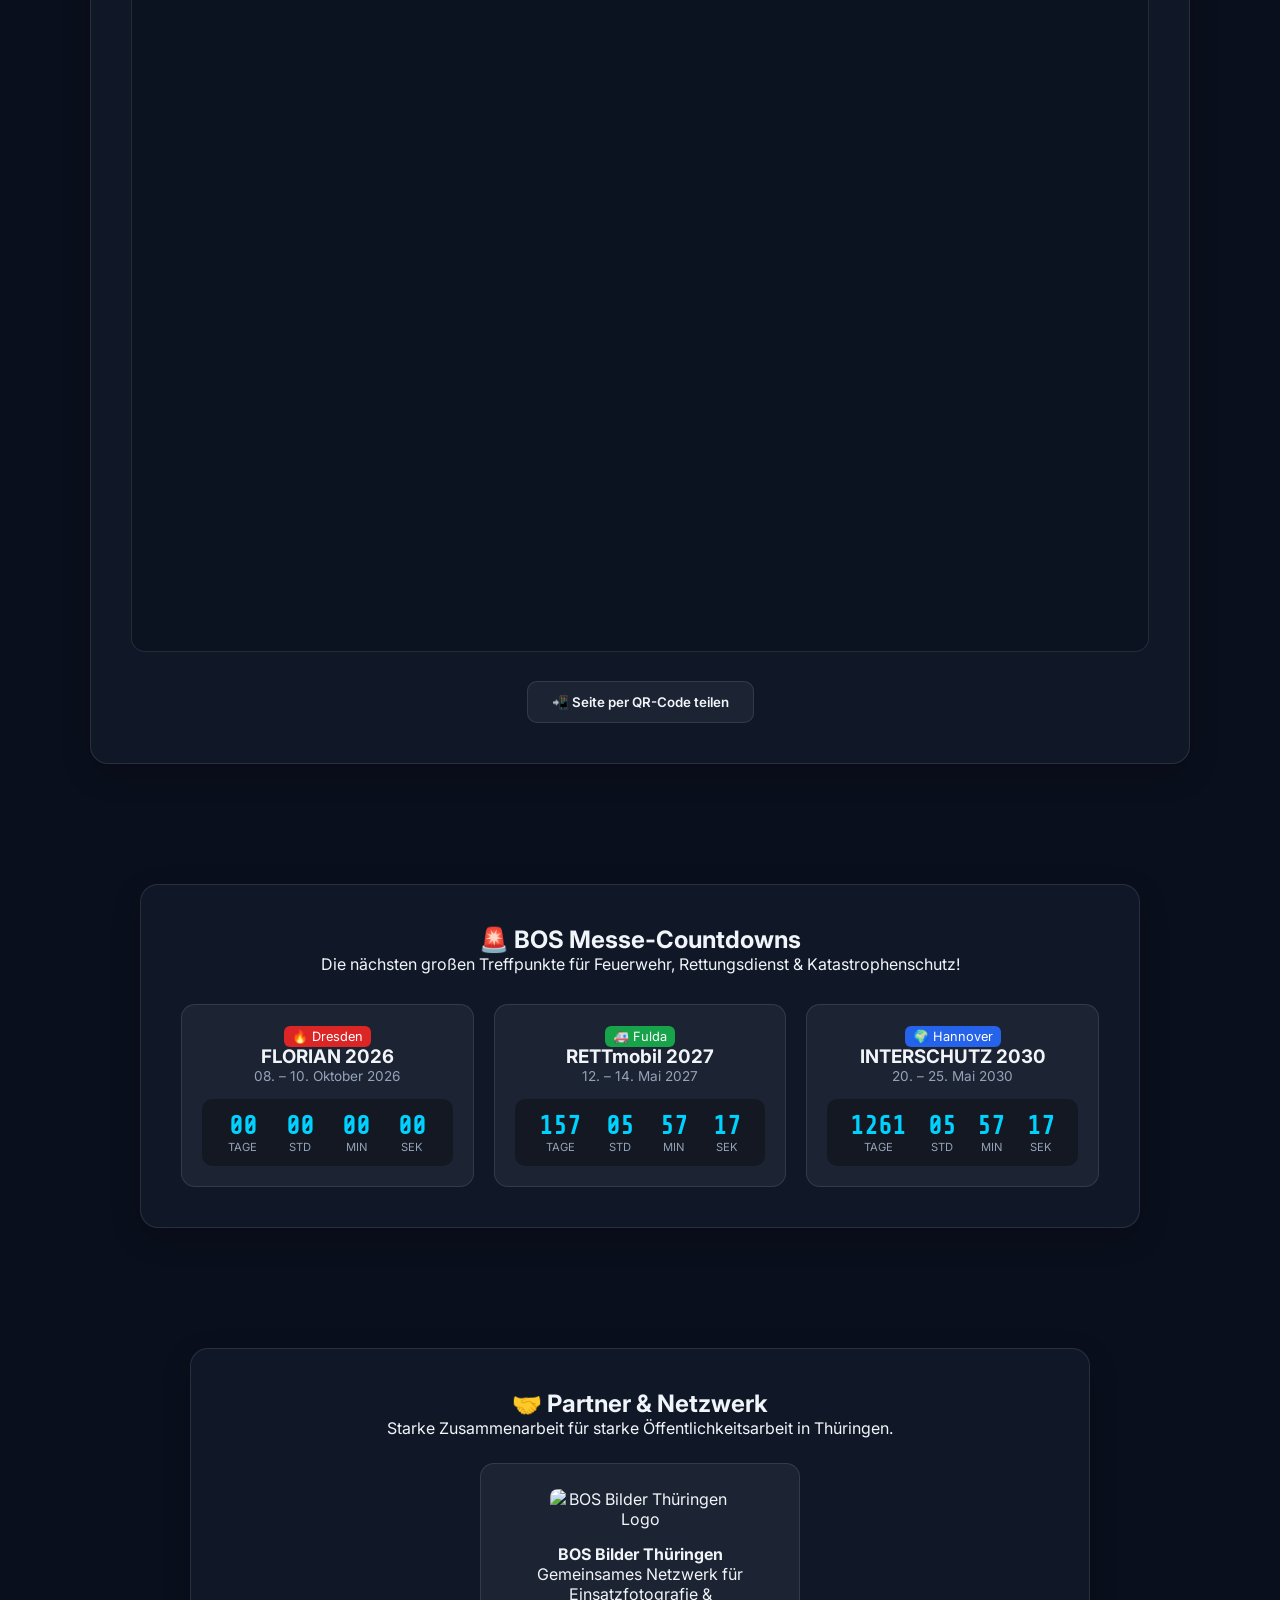
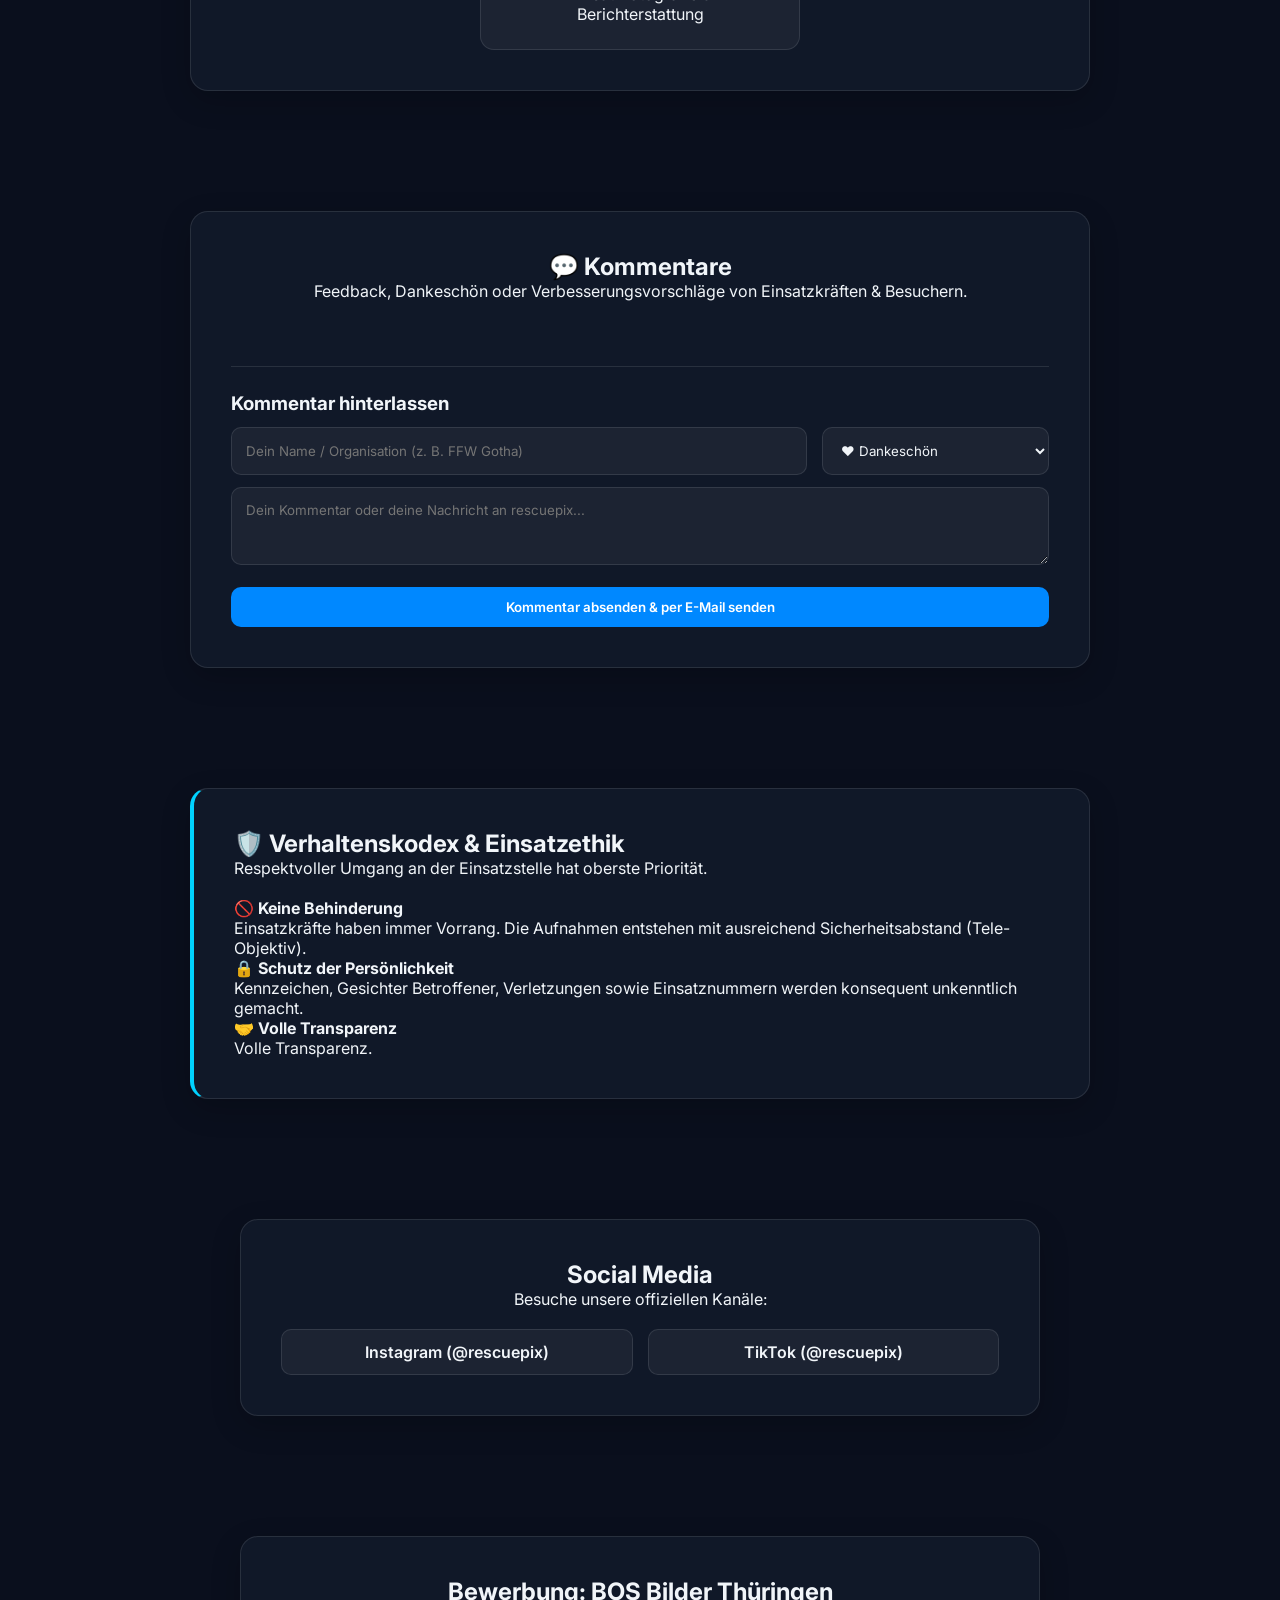
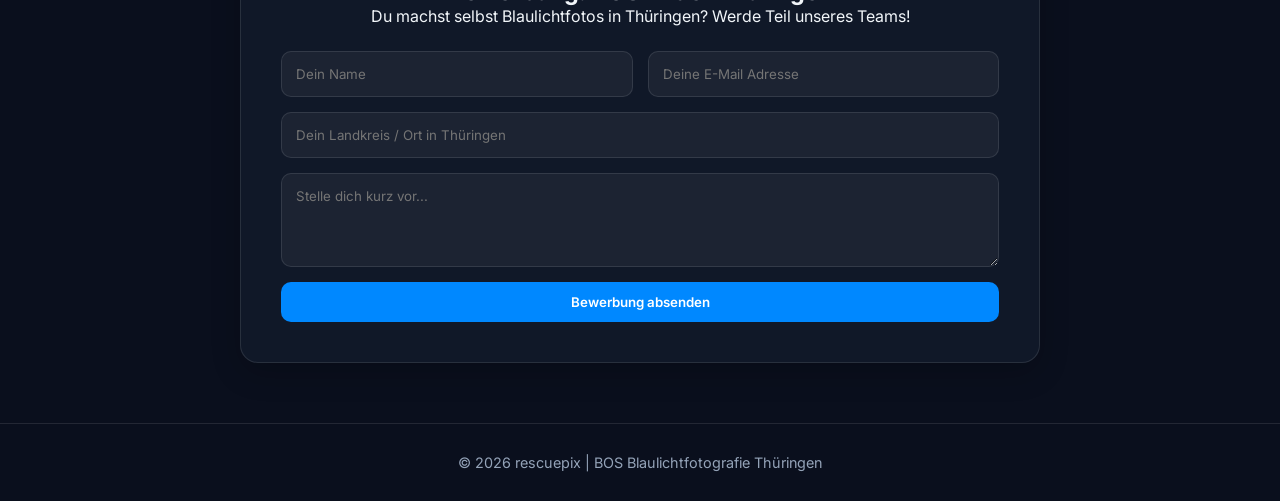
==== commit e39366cb: "index.html" ====
--- a/index.html
+++ b/index.html
@@ -16,7 +16,7 @@
 
     <style>
         /* ==================================================
-           RESPONSIVE & MOBILE STYLES (HANDY-ANPASSUNG)
+           RESPONSIVE & MOBILE STYLES
         ================================================== */
         header {
             display: flex;
@@ -78,7 +78,6 @@
                 font-size: 0.9rem;
             }
 
-            /* Fluid Grid Layouts für Handys */
             .equip-grid, 
             .countdown-grid, 
             .partner-grid, 
@@ -88,7 +87,6 @@
                 gap: 15px !important;
             }
 
-            /* Galerie Iframe Skalierung für Handys */
             #driveGalleryContainer iframe {
                 height: 450px !important;
             }
@@ -183,43 +181,43 @@
         }
         .achievement-desc { font-size: 0.95rem; margin-top: 2px; }
 
-        /* HYDRANT WASSER & WISCH-ANIMATION */
-        .water-splash-overlay {
-            position: fixed;
-            top: 0; left: 0; width: 100vw; height: 100vh;
-            pointer-events: none;
-            z-index: 99998;
-            opacity: 0;
-            background: radial-gradient(circle, rgba(0, 183, 255, 0.6) 0%, rgba(0, 102, 255, 0) 80%);
-            transition: opacity 0.3s;
-        }
-        .water-splash-overlay.active {
-            opacity: 1;
-            animation: splashEffect 1.2s forwards;
-        }
-        @keyframes splashEffect {
-            0% { opacity: 0; transform: scale(0.8); }
-            30% { opacity: 1; transform: scale(1.05); }
-            100% { opacity: 0; transform: scale(1); }
-        }
-
+        /* FEUERWEHRMANN BILDSCHIRM PUTZEN ANIMATION */
         .screen-wiper {
             position: fixed;
-            top: 0; left: -150px;
-            width: 120px; height: 100vh;
-            background: rgba(255, 255, 255, 0.8);
-            box-shadow: 0 0 30px rgba(255, 255, 255, 0.9);
+            top: 0; 
+            left: -300px;
+            width: 250px; 
+            height: 100vh;
             z-index: 99999;
             pointer-events: none;
             display: flex;
             align-items: center;
             justify-content: center;
-            font-size: 4rem;
-        }
-        .screen-wiper.wiping { animation: wipeScreen 2.2s ease-in-out forwards; }
-        @keyframes wipeScreen {
-            0% { left: -150px; }
-            100% { left: 105vw; }
+        }
+        .screen-wiper img {
+            height: 250px;
+            width: auto;
+            filter: drop-shadow(0 0 15px rgba(0, 210, 255, 0.6));
+        }
+        .screen-wiper.wiping { 
+            animation: wipeScreenWithFireman 2.5s ease-in-out forwards; 
+        }
+        
+        /* Putz-Effekt Spur */
+        .screen-wiper::after {
+            content: '';
+            position: absolute;
+            right: 180px;
+            top: 0;
+            width: 100vw;
+            height: 100vh;
+            background: linear-gradient(90deg, rgba(255,255,255,0) 0%, rgba(255, 255, 255, 0.25) 80%, rgba(255,255,255,0.4) 100%);
+            pointer-events: none;
+        }
+
+        @keyframes wipeScreenWithFireman {
+            0% { left: -300px; }
+            100% { left: 110vw; }
         }
 
         .waschtag-banner {
@@ -231,11 +229,19 @@
             font-size: 0.95rem;
             box-shadow: 0 2px 10px rgba(0,0,0,0.3);
         }
+
+        .partner-logo-img {
+            max-width: 180px;
+            max-height: 120px;
+            object-fit: contain;
+            margin-bottom: 15px;
+            border-radius: 8px;
+        }
     </style>
 </head>
 <body class="dark-mode">
 
-    <!-- WASCHTAG BANNER CONTAINER (1% CHANCE) -->
+    <!-- WASCHTAG BANNER CONTAINER -->
     <div id="waschtagContainer"></div>
 
     <!-- 🚨 DEUTSCHES BLAULICHT LADESCREEN -->
@@ -252,8 +258,9 @@
 
     <!-- Overlays -->
     <div id="beaconStormOverlay" class="beacon-storm-overlay"></div>
-    <div id="waterSplash" class="water-splash-overlay"></div>
-    <div id="screenWiper" class="screen-wiper">🧑‍🚒🧽</div>
+    <div id="screenWiper" class="screen-wiper">
+        <img src="image_560620.png" alt="Feuerwehrmann putzt">
+    </div>
 
     <!-- Achievement Toast Popup -->
     <div id="achievementToast" class="achievement-toast">
@@ -299,7 +306,6 @@
     <header>
         <div class="logo" onclick="countLogoClicks()">rescuep<span class="beacon-i">i</span>x</div>
 
-        <!-- Hamburger Icon für Handys -->
         <button class="hamburger" onclick="toggleMobileMenu()" aria-label="Menü öffnen">☰</button>
 
         <nav id="navMenu">
@@ -309,21 +315,19 @@
             <a href="#galerie" id="nav-galerie" onclick="closeMobileMenu()">Galerie</a>
             <a href="#messen" id="nav-messen" onclick="closeMobileMenu()">Messen</a>
             <a href="#partner" id="nav-partner" onclick="closeMobileMenu()">Partner</a>
-            <a href="#logbuch" id="nav-logbuch" onclick="closeMobileMenu()">Logbuch</a>
+            <a href="#kommentare" id="nav-kommentare" onclick="closeMobileMenu()">Kommentare</a>
             <a href="#kodex" id="nav-kodex" onclick="closeMobileMenu()">Kodex</a>
             <a href="#social" id="nav-social" onclick="closeMobileMenu()">Social Media</a>
             <a href="#bewerbung" id="nav-bewerbung" onclick="closeMobileMenu()">Bewerbung</a>
         </nav>
 
         <div class="controls-wrapper">
-            <button class="control-btn" onclick="triggerScreenWipe()" title="Feuerwehrmann wischt Bildschirm">🧑‍🚒</button>
-            <button class="control-btn" onclick="triggerHydrantSplash()" title="Hydrant spritzt Wasser">🚰</button>
+            <button class="control-btn" onclick="triggerScreenWipe()" title="Feuerwehrmann putzt den Bildschirm">🧑‍🚒</button>
 
             <button class="control-btn storm-btn" onclick="triggerBeaconStorm()" title="Blaulicht-Gewitter auslösen!">🚨</button>
             <button id="themeToggleBtn" class="control-btn" onclick="toggleTheme()" title="Design wechseln">🌙</button>
             <button class="control-btn" onclick="toggleBackgroundSelector()" title="Hintergrundbild ändern">🖼️</button>
 
-            <!-- Sprach-Umschalter -->
             <div class="lang-switcher">
                 <button class="lang-btn active" onclick="setLanguage('de', event)">🇩🇪</button>
                 <button class="lang-btn" onclick="setLanguage('en', event)">🇬🇧</button>
@@ -483,7 +487,7 @@
 
             <div class="partner-grid">
                 <div class="partner-card">
-                    <img src="image.png" alt="BOS Bilder Thüringen Logo" class="partner-logo">
+                    <img src="image_560620.png" alt="BOS Bilder Thüringen Logo" class="partner-logo-img">
                     <h4>BOS Bilder Thüringen</h4>
                     <p>Gemeinsames Netzwerk für Einsatzfotografie & Berichterstattung</p>
                 </div>
@@ -491,19 +495,18 @@
         </div>
     </section>
 
-    <!-- 🚨 KAMERADEN-LOGBUCH / FEEDBACK MIT EMAIL API -->
-    <section id="logbuch" class="feedback-section">
+    <!-- 💬 KOMMENTARE MIT EMAIL API -->
+    <section id="kommentare" class="feedback-section">
         <div class="card-container" style="max-width: 900px;">
-            <h2 style="text-align: center;">📖 Kameraden-Logbuch</h2>
+            <h2 style="text-align: center;">💬 Kommentare</h2>
             <p class="subtitle" style="text-align: center; margin-bottom: 30px;">
                 Feedback, Dankeschön oder Verbesserungsvorschläge von Einsatzkräften & Besuchern.
             </p>
 
             <div class="logbuch-list"></div>
 
-            <!-- Formspree Mail API Integration -->
             <form id="logbuchForm" class="logbuch-form" onsubmit="addLogEntry(event)">
-                <h3>Eintrag hinterlassen</h3>
+                <h3>Kommentar hinterlassen</h3>
                 <div class="input-group">
                     <input type="text" id="logName" name="name" placeholder="Dein Name / Organisation (z. B. FFW Gotha)" required>
                     <select id="logType" name="typ" class="log-select">
@@ -512,8 +515,8 @@
                         <option value="Allgemein">💬 Allgemein</option>
                     </select>
                 </div>
-                <textarea id="logText" name="nachricht" rows="3" placeholder="Dein Feedback oder deine Nachricht an rescuepix..." required></textarea>
-                <button type="submit" class="btn btn-primary" style="margin-top: 10px;">Eintrag absenden & per E-Mail senden</button>
+                <textarea id="logText" name="nachricht" rows="3" placeholder="Dein Kommentar oder deine Nachricht an rescuepix..." required></textarea>
+                <button type="submit" class="btn btn-primary" style="margin-top: 10px;">Kommentar absenden & per E-Mail senden</button>
             </form>
         </div>
     </section>
@@ -536,8 +539,8 @@
                     <p>Kennzeichen, Gesichter Betroffener, Verletzungen sowie Einsatznummern werden konsequent unkenntlich gemacht.</p>
                 </div>
                 <div class="kodex-item">
-                    <h4>🤝 Transparenz & Absprache</h4>
-                    <p>Enge Abstimmung mit den Pressesprechern, Einsatzleitungen und Rettungsdiensten vor Ort in Thüringen.</p>
+                    <h4>🤝 Volle Transparenz</h4>
+                    <p>Volle Transparenz.</p>
                 </div>
             </div>
         </div>
@@ -611,9 +614,6 @@
 
     <!-- INTERAKTIVE SKRIPTE -->
     <script>
-        /* ==================================================
-           0. MOBILE MENÜ TOGGLE
-        ================================================== */
         function toggleMobileMenu() {
             document.getElementById('navMenu').classList.toggle('mobile-active');
         }
@@ -621,16 +621,12 @@
             document.getElementById('navMenu').classList.remove('mobile-active');
         }
 
-        /* ==================================================
-           1. LOGBUCH VIA FORM SPREE EMAIL API SENDEN
-        ================================================== */
         async function addLogEntry(e) {
             e.preventDefault();
             const name = document.getElementById('logName').value;
             const type = document.getElementById('logType').value;
             const text = document.getElementById('logText').value;
 
-            // Einträge lokal auf der Website anzeigen
             const list = document.querySelector('.logbuch-list');
             const newEntry = document.createElement('div');
             newEntry.className = 'log-entry';
@@ -645,29 +641,25 @@
             `;
             list.prepend(newEntry);
 
-            // Per API an deine E-Mail senden
             try {
                 await fetch('https://formspree.io/f/xjgnnvwn', {
                     method: 'POST',
                     headers: { 'Content-Type': 'application/json' },
                     body: JSON.stringify({
-                        Formular: "Kameraden-Logbuch Eintrag",
+                        Formular: "Kommentar Eintrag",
                         Name: name,
                         Kategorie: type,
                         Nachricht: text
                     })
                 });
-                alert('Vielen Dank! Dein Eintrag wurde im Logbuch veröffentlicht und per E-Mail an rescuepix gesendet.');
+                alert('Vielen Dank! Dein Kommentar wurde veröffentlicht und per E-Mail gesendet.');
             } catch (err) {
-                alert('Eintrag im Logbuch gepostet!');
+                alert('Kommentar veröffentlicht!');
             }
 
             e.target.reset();
         }
 
-        /* ==================================================
-           2. ERFOLGE / ACHIEVEMENTS SYSTEM
-        ================================================== */
         const unlockedAchievements = new Set();
 
         function unlockAchievement(icon, title, desc) {
@@ -720,9 +712,6 @@
             }
         });
 
-        /* ==================================================
-           3. KONAMI CODE (↑↑↓↓←→←→BA)
-        ================================================== */
         const konamiCode = ['ArrowUp','ArrowUp','ArrowDown','ArrowDown','ArrowLeft','ArrowRight','ArrowLeft','ArrowRight','b','a'];
         let konamiIndex = 0;
 
@@ -739,9 +728,7 @@
             }
         });
 
-        /* ==================================================
-           4. FEUERWEHRMANN WISCHER & HYDRANT WATER SPLASH
-        ================================================== */
+        /* FEUERWEHRMANN WISCHER ANIMATION */
         function triggerScreenWipe() {
             const wiper = document.getElementById('screenWiper');
             wiper.classList.remove('wiping');
@@ -749,21 +736,10 @@
             wiper.classList.add('wiping');
         }
 
-        function triggerHydrantSplash() {
-            const splash = document.getElementById('waterSplash');
-            splash.classList.remove('active');
-            void splash.offsetWidth;
-            splash.classList.add('active');
-            setTimeout(() => splash.classList.remove('active'), 1200);
-        }
-
-        /* ==================================================
-           5. STANDARD FUNKTIONEN & INITIALISIERUNG
-        ================================================== */
         const i18n = {
             de: {
                 ticker: '+++ <strong>LIVE-TICKER:</strong> Neue Einsatzfotos aus Thüringen online! +++ Bleibt auf dem Laufenden auf Instagram @rescuepix +++ Du machst auch Blaulichtfotos? Jetzt unten bewerben! +++',
-                navHome: 'Start', navStats: 'Zahlen', navEquip: 'Kamera-Gear', navGalerie: 'Galerie', navMessen: 'Messen', navPartner: 'Partner', navLogbuch: 'Logbuch', navKodex: 'Kodex', navSocial: 'Social Media', navBewerbung: 'Bewerbung',
+                navHome: 'Start', navStats: 'Zahlen', navEquip: 'Kamera-Gear', navGalerie: 'Galerie', navMessen: 'Messen', navPartner: 'Partner', navKommentare: 'Kommentare', navKodex: 'Kodex', navSocial: 'Social Media', navBewerbung: 'Bewerbung',
                 heroBadge: 'BOS Fotografie Thüringen', heroSub: 'Einsatzkräfte, Dynamik und Emotionen im richtigen Moment festgehalten.', btnGallery: 'Galerie ansehen',
                 stat1Desc: 'Fotos geschossen', stat2Desc: 'Einsätze & Übungen', stat3Desc: 'Leidenschaft & BOS', equipTitle: '📷 Kamera-Equipment & Technik', equipSub: 'Einsatzdokumentation erfordert verlässliches Werkzeug bei Tag und Nacht.',
                 galleryTitle: 'Einsatzgalerie', gallerySub: 'Alle Fotos werden direkt live aus unserem Google Cloud Ordner geladen.', kodexTitle: '🛡️ Verhaltenskodex & Einsatzethik', kodexSub: 'Respektvoller Umgang an der Einsatzstelle hat oberste Priorität.',
@@ -772,7 +748,7 @@
             },
             en: {
                 ticker: '+++ <strong>LIVE TICKER:</strong> New emergency response photos from Thuringia online! +++ Follow us on Instagram @rescuepix +++ Are you an emergency photographer? Apply below! +++',
-                navHome: 'Home', navStats: 'Stats', navEquip: 'Camera Gear', navGalerie: 'Gallery', navMessen: 'Fairs', navPartner: 'Partners', navLogbuch: 'Logbook', navKodex: 'Code of Ethics', navSocial: 'Social Media', navBewerbung: 'Apply',
+                navHome: 'Home', navStats: 'Stats', navEquip: 'Camera Gear', navGalerie: 'Gallery', navMessen: 'Fairs', navPartner: 'Partners', navKommentare: 'Comments', navKodex: 'Code of Ethics', navSocial: 'Social Media', navBewerbung: 'Apply',
                 heroBadge: 'Emergency Photography Thuringia', heroSub: 'Emergency services, action, and emotions captured at the right moment.', btnGallery: 'View Gallery',
                 stat1Desc: 'Photos Taken', stat2Desc: 'Missions & Drills', stat3Desc: 'Passion & Dedication', equipTitle: '📷 Camera Equipment & Gear', equipSub: 'Emergency documentation requires reliable tools day and night.',
                 galleryTitle: 'Action Gallery', gallerySub: 'All photos are loaded directly from our Google Cloud folder.', kodexTitle: '🛡️ Code of Ethics & Privacy', kodexSub: 'Respectful and professional conduct at scenes is our highest priority.',
@@ -792,7 +768,7 @@
             document.getElementById('nav-galerie').innerText = t.navGalerie;
             document.getElementById('nav-messen').innerText = t.navMessen;
             document.getElementById('nav-partner').innerText = t.navPartner;
-            document.getElementById('nav-logbuch').innerText = t.navLogbuch;
+            document.getElementById('nav-kommentare').innerText = t.navKommentare;
             document.getElementById('nav-kodex').innerText = t.navKodex;
             document.getElementById('nav-social').innerText = t.navSocial;
             document.getElementById('nav-bewerbung').innerText = t.navBewerbung;
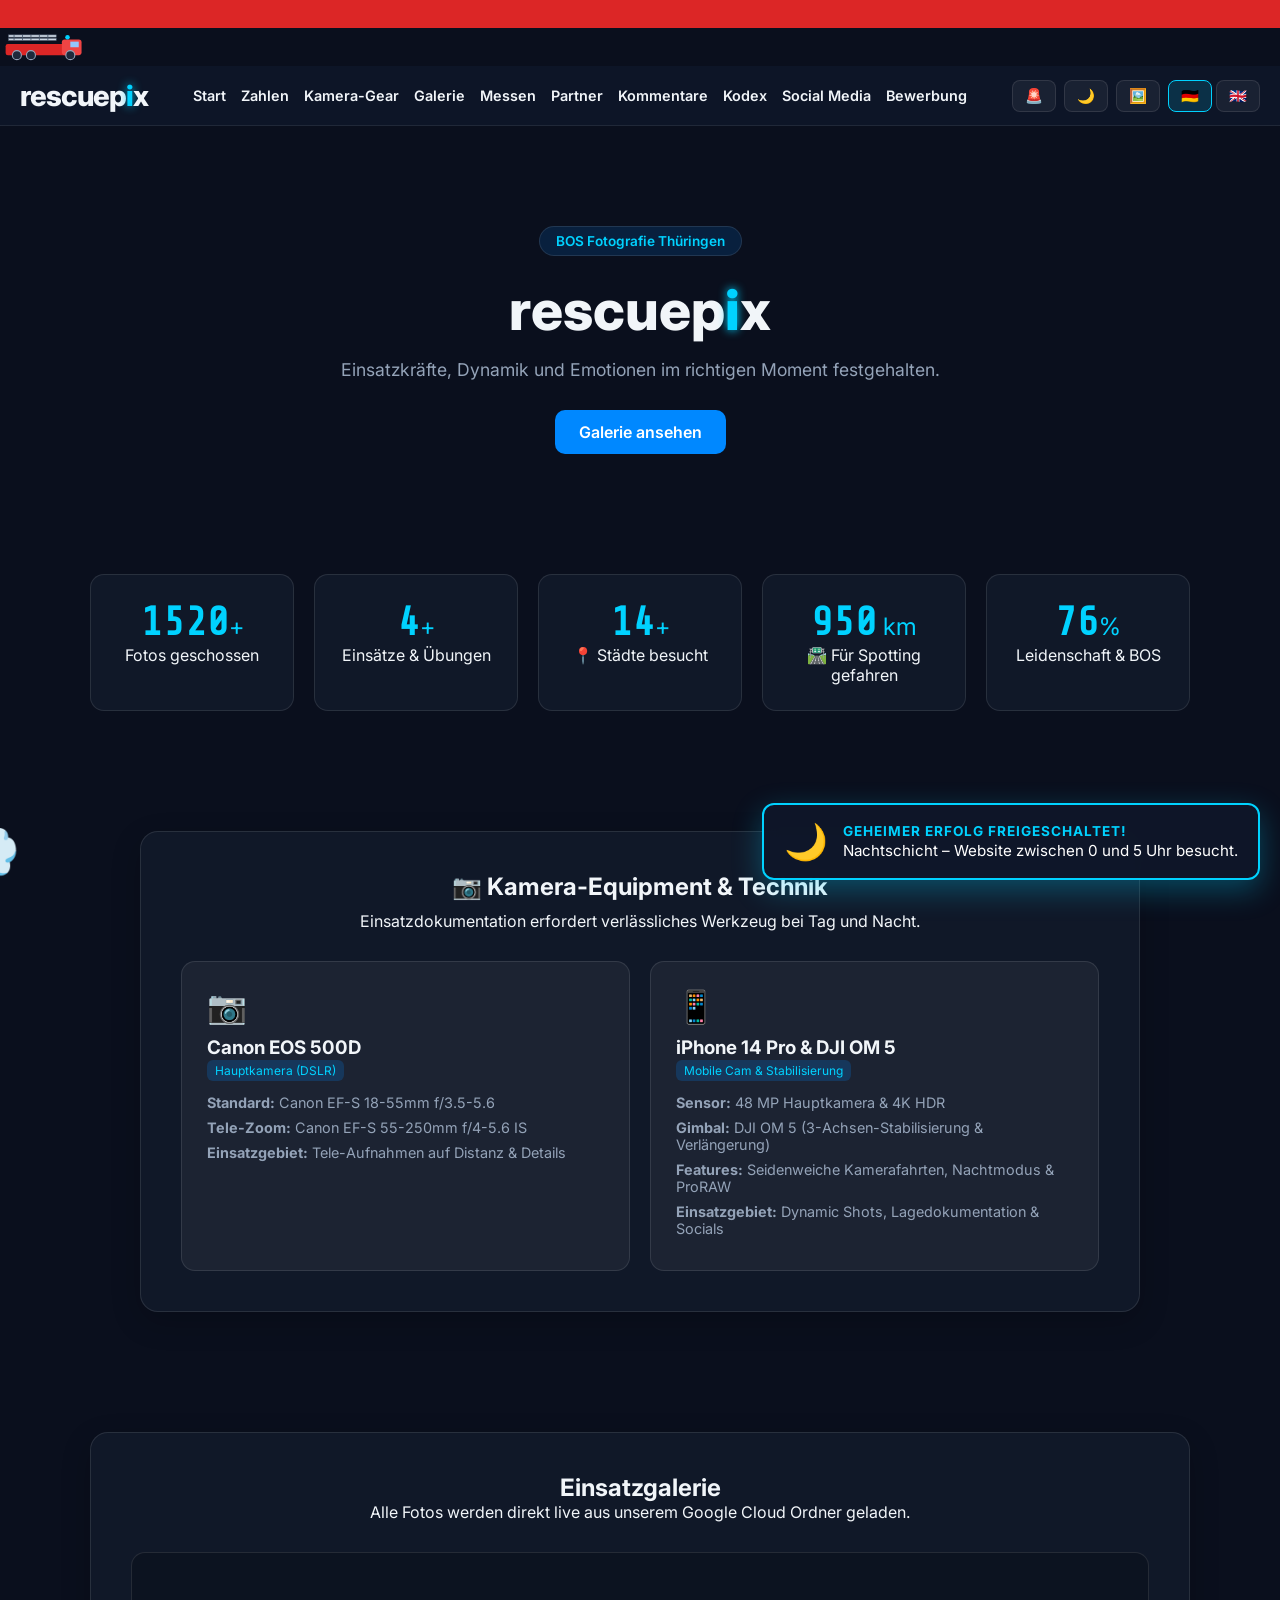
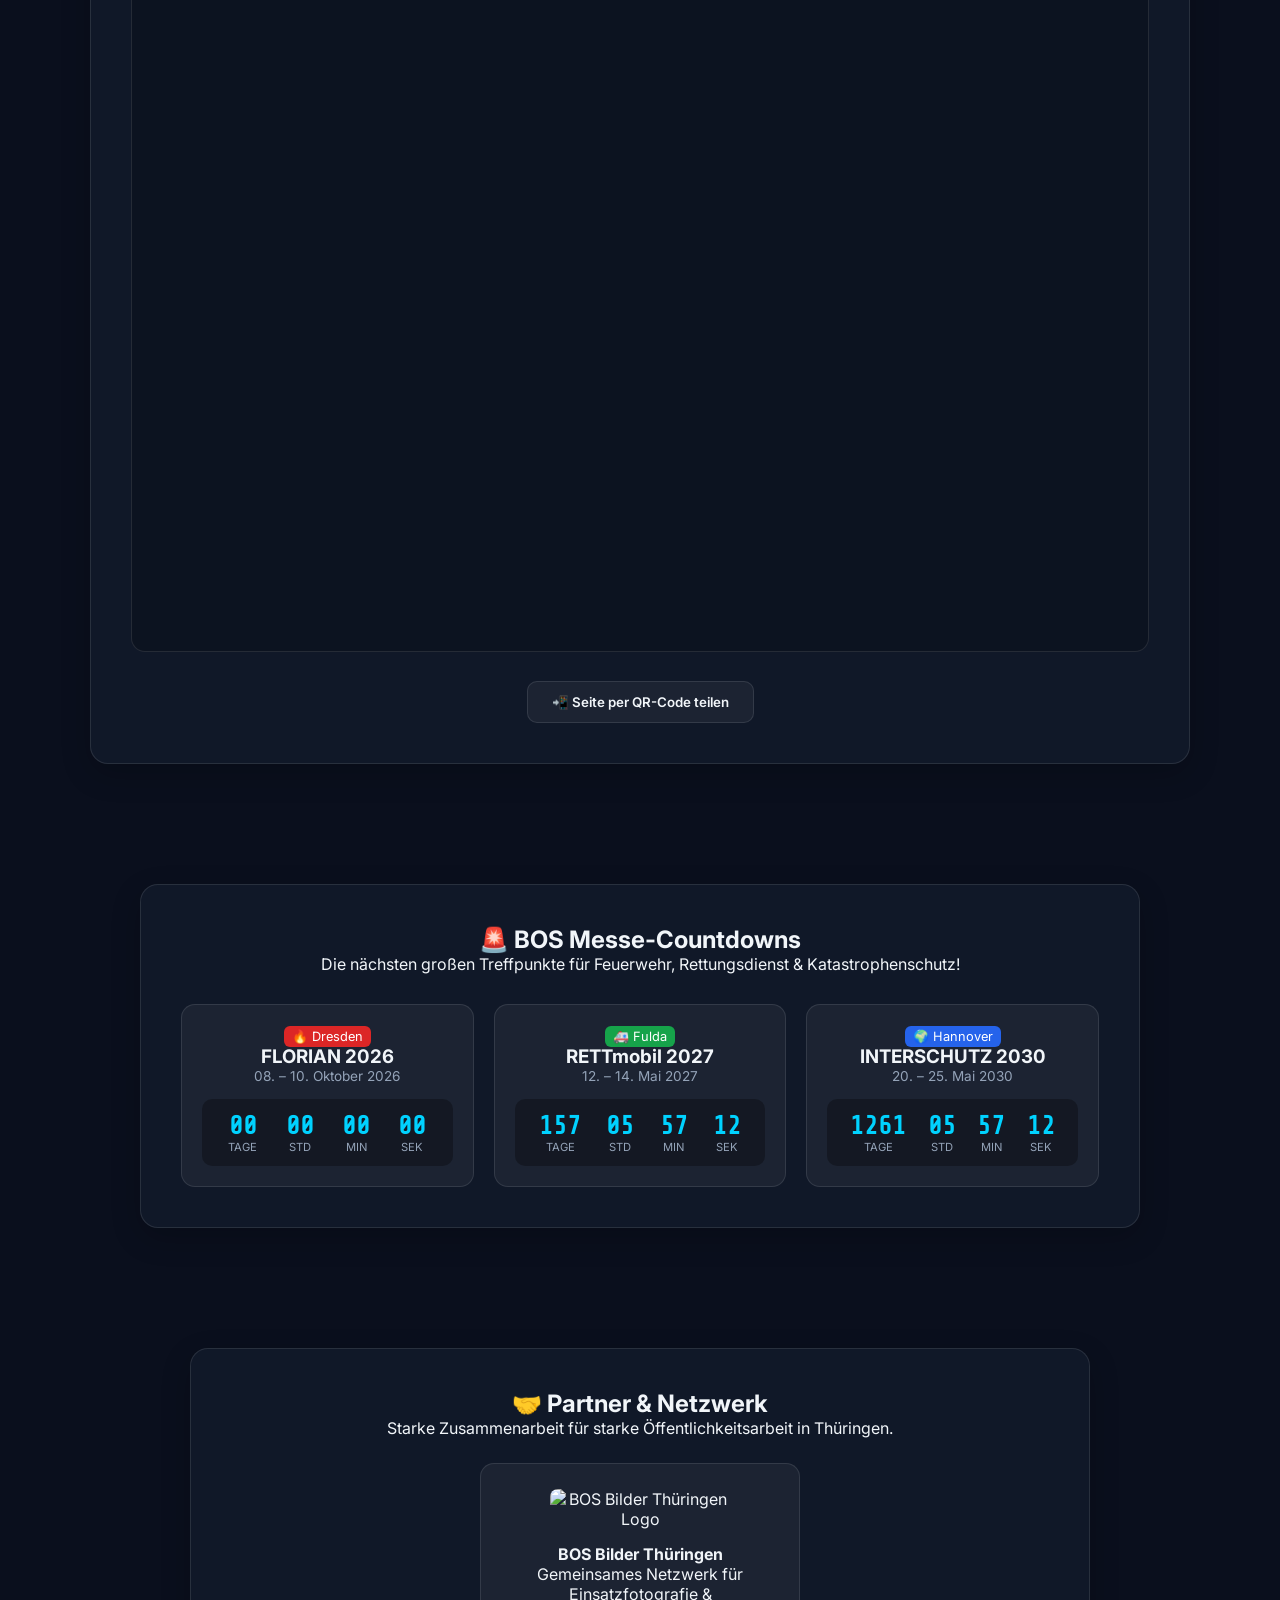
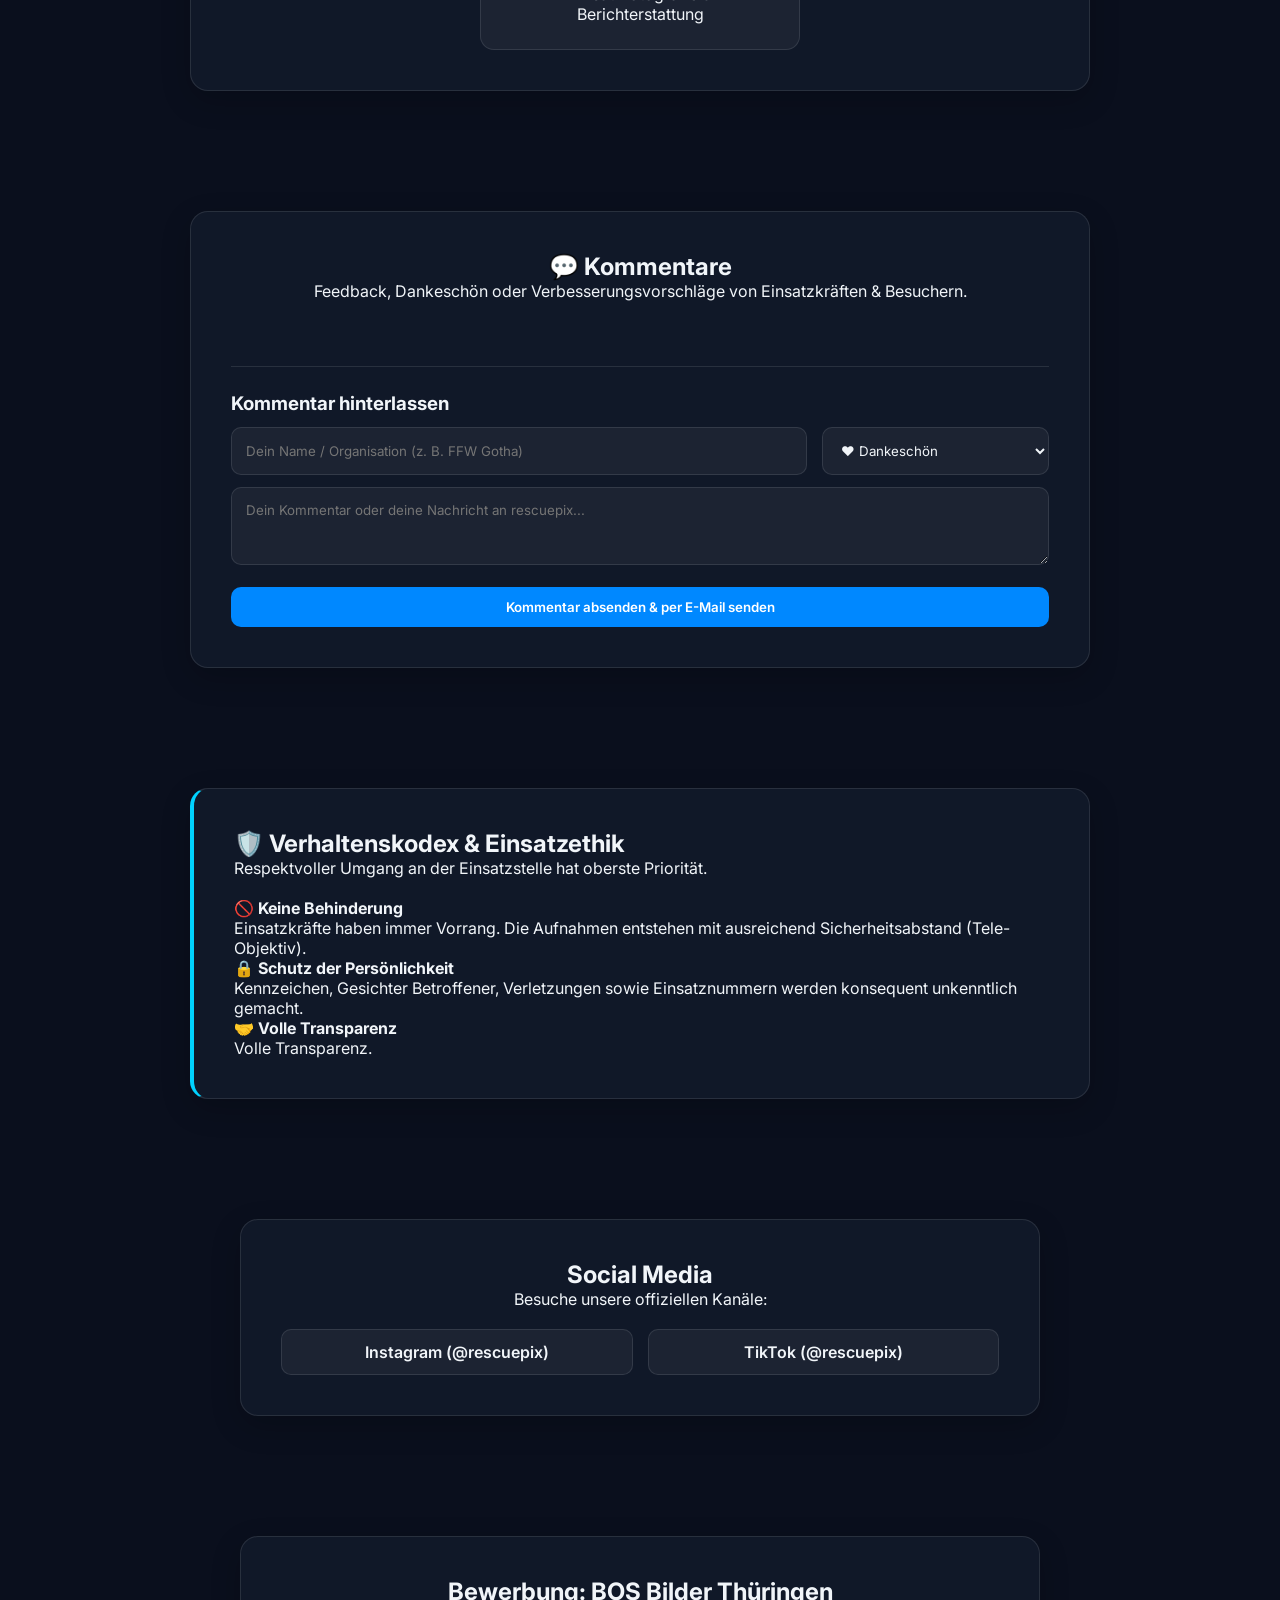
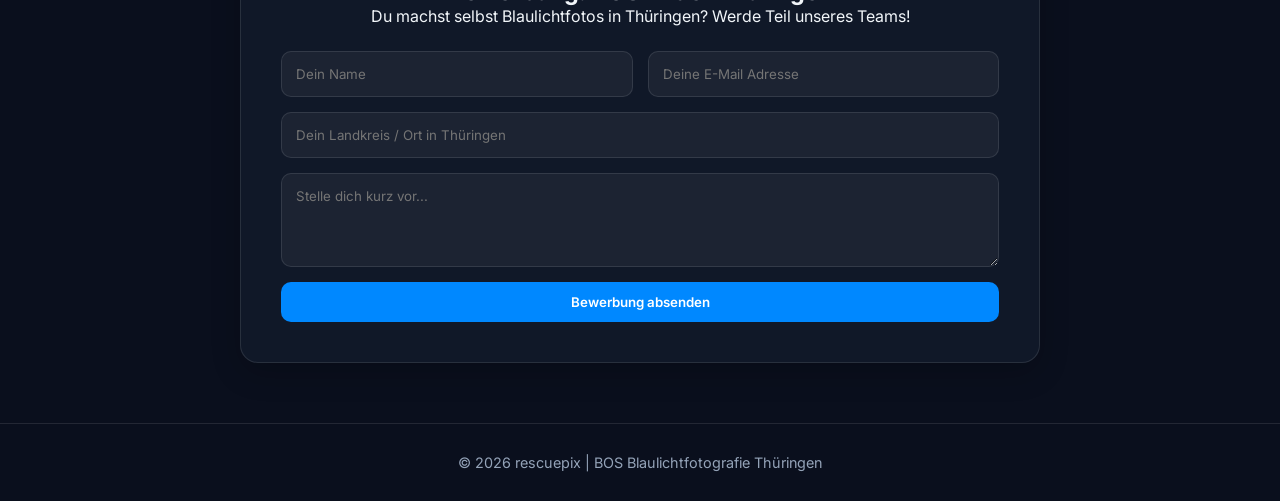
==== commit f6e79652: "index.html" ====
--- a/index.html
+++ b/index.html
@@ -16,6 +16,37 @@
 
     <style>
         /* ==================================================
+           SMOOTH GLOBALS & TRANSITIONS
+        ================================================== */
+        html {
+            scroll-behavior: smooth;
+        }
+
+        body {
+            transition: background-color 0.4s ease, color 0.4s ease;
+        }
+
+        /* Sanfte Animationen für interaktive Elemente */
+        a, button, .stat-card, .equip-card, .countdown-card, .partner-card, .kodex-item {
+            transition: transform 0.3s cubic-bezier(0.25, 1, 0.5, 1), 
+                        box-shadow 0.3s cubic-bezier(0.25, 1, 0.5, 1), 
+                        background-color 0.3s ease, 
+                        border-color 0.3s ease;
+        }
+
+        .stat-card:hover, .equip-card:hover, .countdown-card:hover, .partner-card:hover, .kodex-item:hover {
+            transform: translateY(-4px);
+        }
+
+        .control-btn:hover, .btn:hover {
+            transform: translateY(-2px) scale(1.03);
+        }
+
+        .control-btn:active, .btn:active {
+            transform: translateY(0) scale(0.97);
+        }
+
+        /* ==================================================
            RESPONSIVE & MOBILE STYLES
         ================================================== */
         header {
@@ -26,8 +57,11 @@
             position: sticky;
             top: 0;
             z-index: 1000;
-            background: rgba(15, 23, 42, 0.95);
-            backdrop-filter: blur(10px);
+            background: rgba(15, 23, 42, 0.85);
+            backdrop-filter: blur(12px);
+            -webkit-backdrop-filter: blur(12px);
+            border-bottom: 1px solid rgba(255, 255, 255, 0.08);
+            transition: background 0.3s ease;
         }
 
         .hamburger {
@@ -38,6 +72,7 @@
             font-size: 1.8rem;
             cursor: pointer;
             padding: 5px;
+            transition: transform 0.2s ease;
         }
 
         @media (max-width: 900px) {
@@ -46,20 +81,29 @@
             }
 
             nav {
-                display: none;
+                display: flex;
+                flex-direction: column;
                 position: absolute;
                 top: 100%;
                 left: 0;
                 width: 100%;
-                background: rgba(15, 23, 42, 0.98);
-                flex-direction: column;
+                background: rgba(15, 23, 42, 0.95);
+                backdrop-filter: blur(16px);
+                padding: 0;
+                max-height: 0;
+                overflow: hidden;
+                opacity: 0;
+                transition: max-height 0.4s cubic-bezier(0.4, 0, 0.2, 1), 
+                            opacity 0.3s ease, 
+                            padding 0.3s ease;
+                border-bottom: 2px solid var(--border-color, #00d2ff);
+                box-shadow: 0 15px 30px rgba(0,0,0,0.5);
+            }
+
+            nav.mobile-active {
+                max-height: 500px;
+                opacity: 1;
                 padding: 15px 0;
-                border-bottom: 2px solid var(--border-color, #00d2ff);
-                box-shadow: 0 10px 25px rgba(0,0,0,0.5);
-            }
-
-            nav.mobile-active {
-                display: flex;
             }
 
             nav a {
@@ -110,19 +154,21 @@
             pointer-events: none;
             z-index: 99999;
             opacity: 0;
+            transition: opacity 0.2s ease;
         }
         .beacon-storm-overlay.active {
+            opacity: 1;
             animation: germanBlueStrobeStorm 0.25s infinite;
         }
 
         @keyframes germanBlueStrobeStorm {
             0% {
-                background: rgba(0, 102, 255, 0.6);
-                box-shadow: inset 0 0 120px rgba(0, 102, 255, 0.9);
+                background: rgba(0, 102, 255, 0.5);
+                box-shadow: inset 0 0 120px rgba(0, 102, 255, 0.8);
             }
             20% { background: rgba(0, 0, 0, 0.1); box-shadow: none; }
             40% {
-                background: rgba(0, 150, 255, 0.8);
+                background: rgba(0, 150, 255, 0.7);
                 box-shadow: inset 0 0 150px rgba(0, 150, 255, 1);
             }
             60%, 100% { background: rgba(0, 0, 0, 0.2); box-shadow: none; }
@@ -140,8 +186,8 @@
             border-radius: 50%;
             background: #0066ff;
         }
-        .beacon-light.left { animation: germanBeaconLeft 0.4s infinite alternate; }
-        .beacon-light.right { animation: germanBeaconRight 0.4s infinite alternate; }
+        .beacon-light.left { animation: germanBeaconLeft 0.4s infinite alternate ease-in-out; }
+        .beacon-light.right { animation: germanBeaconRight 0.4s infinite alternate ease-in-out; }
 
         @keyframes germanBeaconLeft {
             0% { opacity: 0.2; transform: scale(0.9); box-shadow: none; }
@@ -158,15 +204,16 @@
             bottom: -100px;
             right: 20px;
             background: rgba(15, 23, 42, 0.95);
+            backdrop-filter: blur(10px);
             border: 2px solid #00d2ff;
-            box-shadow: 0 0 20px rgba(0, 210, 255, 0.4);
+            box-shadow: 0 10px 30px rgba(0, 210, 255, 0.3);
             border-radius: 12px;
             padding: 15px 20px;
             display: flex;
             align-items: center;
             gap: 15px;
             z-index: 100000;
-            transition: all 0.5s cubic-bezier(0.68, -0.55, 0.265, 1.55);
+            transition: all 0.5s cubic-bezier(0.175, 0.885, 0.32, 1.275);
             color: #fff;
             max-width: 90vw;
         }
@@ -181,45 +228,6 @@
         }
         .achievement-desc { font-size: 0.95rem; margin-top: 2px; }
 
-        /* FEUERWEHRMANN BILDSCHIRM PUTZEN ANIMATION */
-        .screen-wiper {
-            position: fixed;
-            top: 0; 
-            left: -300px;
-            width: 250px; 
-            height: 100vh;
-            z-index: 99999;
-            pointer-events: none;
-            display: flex;
-            align-items: center;
-            justify-content: center;
-        }
-        .screen-wiper img {
-            height: 250px;
-            width: auto;
-            filter: drop-shadow(0 0 15px rgba(0, 210, 255, 0.6));
-        }
-        .screen-wiper.wiping { 
-            animation: wipeScreenWithFireman 2.5s ease-in-out forwards; 
-        }
-        
-        /* Putz-Effekt Spur */
-        .screen-wiper::after {
-            content: '';
-            position: absolute;
-            right: 180px;
-            top: 0;
-            width: 100vw;
-            height: 100vh;
-            background: linear-gradient(90deg, rgba(255,255,255,0) 0%, rgba(255, 255, 255, 0.25) 80%, rgba(255,255,255,0.4) 100%);
-            pointer-events: none;
-        }
-
-        @keyframes wipeScreenWithFireman {
-            0% { left: -300px; }
-            100% { left: 110vw; }
-        }
-
         .waschtag-banner {
             background: linear-gradient(90deg, #0284c7, #06b6d4);
             color: white;
@@ -227,7 +235,13 @@
             padding: 8px;
             font-weight: bold;
             font-size: 0.95rem;
-            box-shadow: 0 2px 10px rgba(0,0,0,0.3);
+            box-shadow: 0 4px 15px rgba(0,0,0,0.2);
+            animation: fadeInDown 0.5s ease-out;
+        }
+
+        @keyframes fadeInDown {
+            from { opacity: 0; transform: translateY(-10px); }
+            to { opacity: 1; transform: translateY(0); }
         }
 
         .partner-logo-img {
@@ -236,6 +250,19 @@
             object-fit: contain;
             margin-bottom: 15px;
             border-radius: 8px;
+            transition: transform 0.3s ease;
+        }
+        .partner-card:hover .partner-logo-img {
+            transform: scale(1.05);
+        }
+
+        .bg-modal {
+            transition: opacity 0.3s ease, visibility 0.3s ease;
+        }
+        .bg-modal.hidden {
+            opacity: 0;
+            visibility: hidden;
+            pointer-events: none;
         }
     </style>
 </head>
@@ -245,7 +272,7 @@
     <div id="waschtagContainer"></div>
 
     <!-- 🚨 DEUTSCHES BLAULICHT LADESCREEN -->
-    <div id="loadingScreen" class="loading-screen">
+    <div id="loadingScreen" class="loading-screen" style="transition: opacity 0.5s ease, visibility 0.5s ease;">
         <div class="beacon-loader">
             <div class="beacon-light left"></div>
             <div class="beacon-light right"></div>
@@ -258,9 +285,6 @@
 
     <!-- Overlays -->
     <div id="beaconStormOverlay" class="beacon-storm-overlay"></div>
-    <div id="screenWiper" class="screen-wiper">
-        <img src="image_560620.png" alt="Feuerwehrmann putzt">
-    </div>
 
     <!-- Achievement Toast Popup -->
     <div id="achievementToast" class="achievement-toast">
@@ -304,7 +328,7 @@
 
     <!-- Header Navigation mit Mobile-Support -->
     <header>
-        <div class="logo" onclick="countLogoClicks()">rescuep<span class="beacon-i">i</span>x</div>
+        <div class="logo" onclick="countLogoClicks()" style="cursor: pointer;">rescuep<span class="beacon-i">i</span>x</div>
 
         <button class="hamburger" onclick="toggleMobileMenu()" aria-label="Menü öffnen">☰</button>
 
@@ -322,8 +346,6 @@
         </nav>
 
         <div class="controls-wrapper">
-            <button class="control-btn" onclick="triggerScreenWipe()" title="Feuerwehrmann putzt den Bildschirm">🧑‍🚒</button>
-
             <button class="control-btn storm-btn" onclick="triggerBeaconStorm()" title="Blaulicht-Gewitter auslösen!">🚨</button>
             <button id="themeToggleBtn" class="control-btn" onclick="toggleTheme()" title="Design wechseln">🌙</button>
             <button class="control-btn" onclick="toggleBackgroundSelector()" title="Hintergrundbild ändern">🖼️</button>
@@ -423,7 +445,7 @@
 
             <div style="text-align: center; margin-top: 25px;">
                 <button class="btn social-btn" onclick="toggleQRCode()">📲 Seite per QR-Code teilen</button>
-                <div id="qrCodeContainer" class="qr-container hidden">
+                <div id="qrCodeContainer" class="qr-container hidden" style="transition: all 0.3s ease;">
                     <img src="https://api.qrserver.com/v1/create-qr-code/?size=150x150&data=https://rescuepix.vercel.app" alt="QR Code" style="margin-top: 15px; border-radius: 8px;">
                     <p style="font-size: 0.8rem; color: var(--text-muted); margin-top: 5px;">Scannen zum Aufrufen auf dem Smartphone</p>
                 </div>
@@ -631,6 +653,9 @@
             const newEntry = document.createElement('div');
             newEntry.className = 'log-entry';
             newEntry.style.borderLeftColor = '#00d2ff';
+            newEntry.style.opacity = '0';
+            newEntry.style.transform = 'translateY(-10px)';
+            newEntry.style.transition = 'all 0.4s ease';
             
             newEntry.innerHTML = `
                 <div class="log-header">
@@ -640,6 +665,11 @@
                 <p class="log-text">„${text}“</p>
             `;
             list.prepend(newEntry);
+
+            requestAnimationFrame(() => {
+                newEntry.style.opacity = '1';
+                newEntry.style.transform = 'translateY(0)';
+            });
 
             try {
                 await fetch('https://formspree.io/f/xjgnnvwn', {
@@ -727,14 +757,6 @@
                 konamiIndex = 0;
             }
         });
-
-        /* FEUERWEHRMANN WISCHER ANIMATION */
-        function triggerScreenWipe() {
-            const wiper = document.getElementById('screenWiper');
-            wiper.classList.remove('wiping');
-            void wiper.offsetWidth;
-            wiper.classList.add('wiping');
-        }
 
         const i18n = {
             de: {
@@ -823,7 +845,7 @@
                 const loader = document.getElementById('loadingScreen');
                 loader.style.opacity = '0';
                 loader.style.visibility = 'hidden';
-            }, 800);
+            }, 600);
             checkNightShift();
         });
 
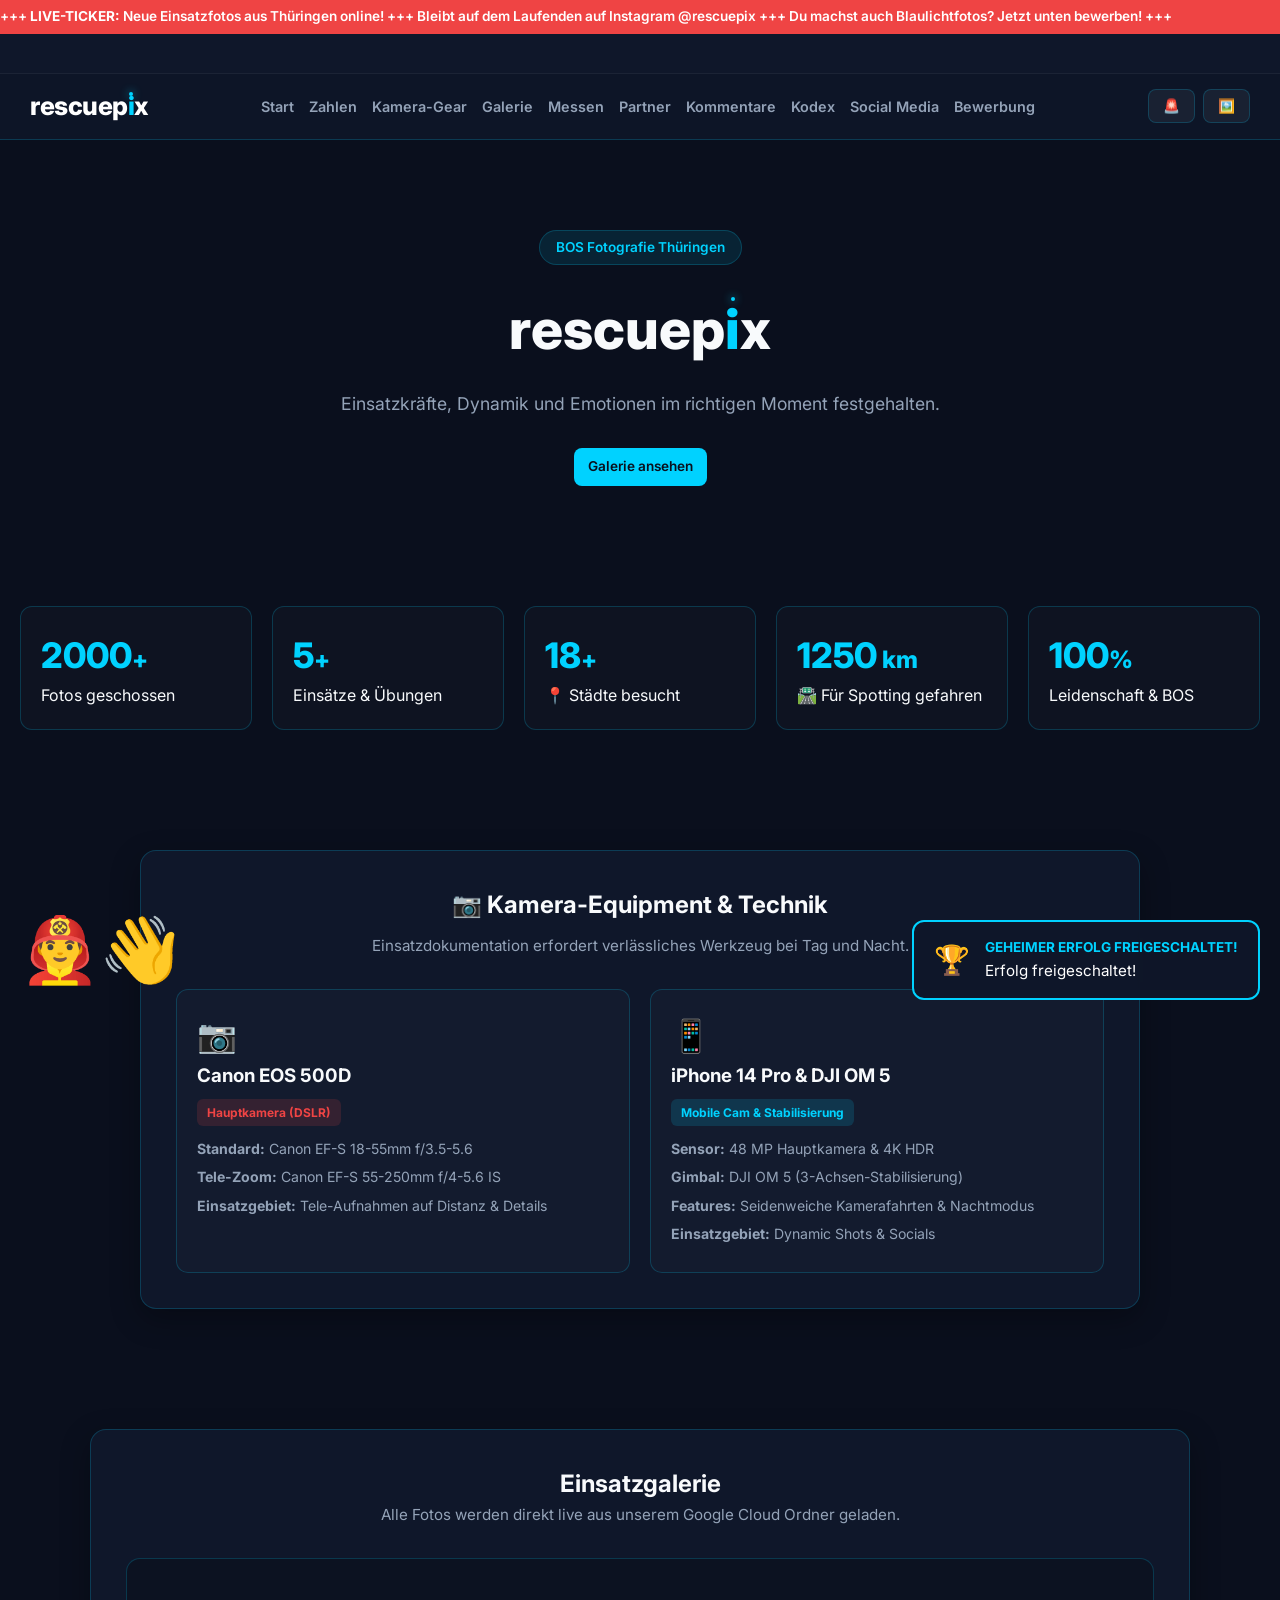
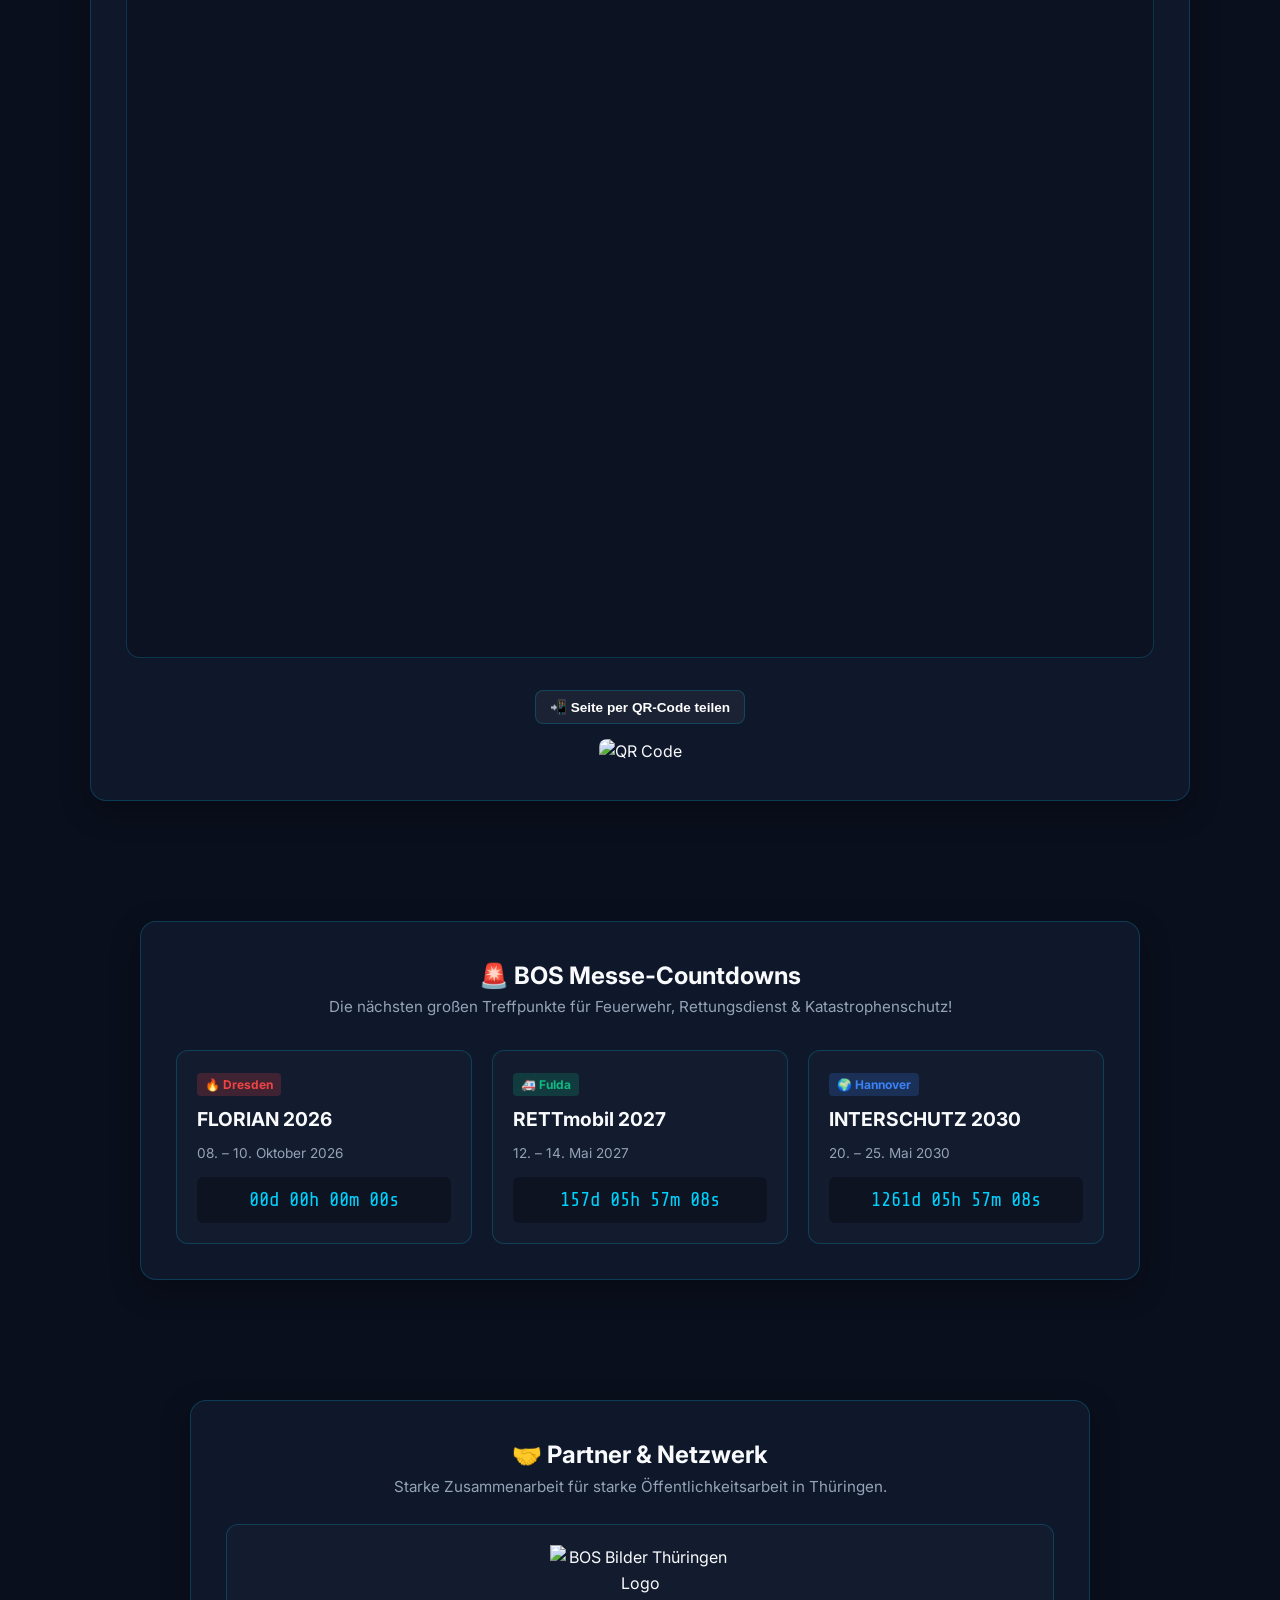
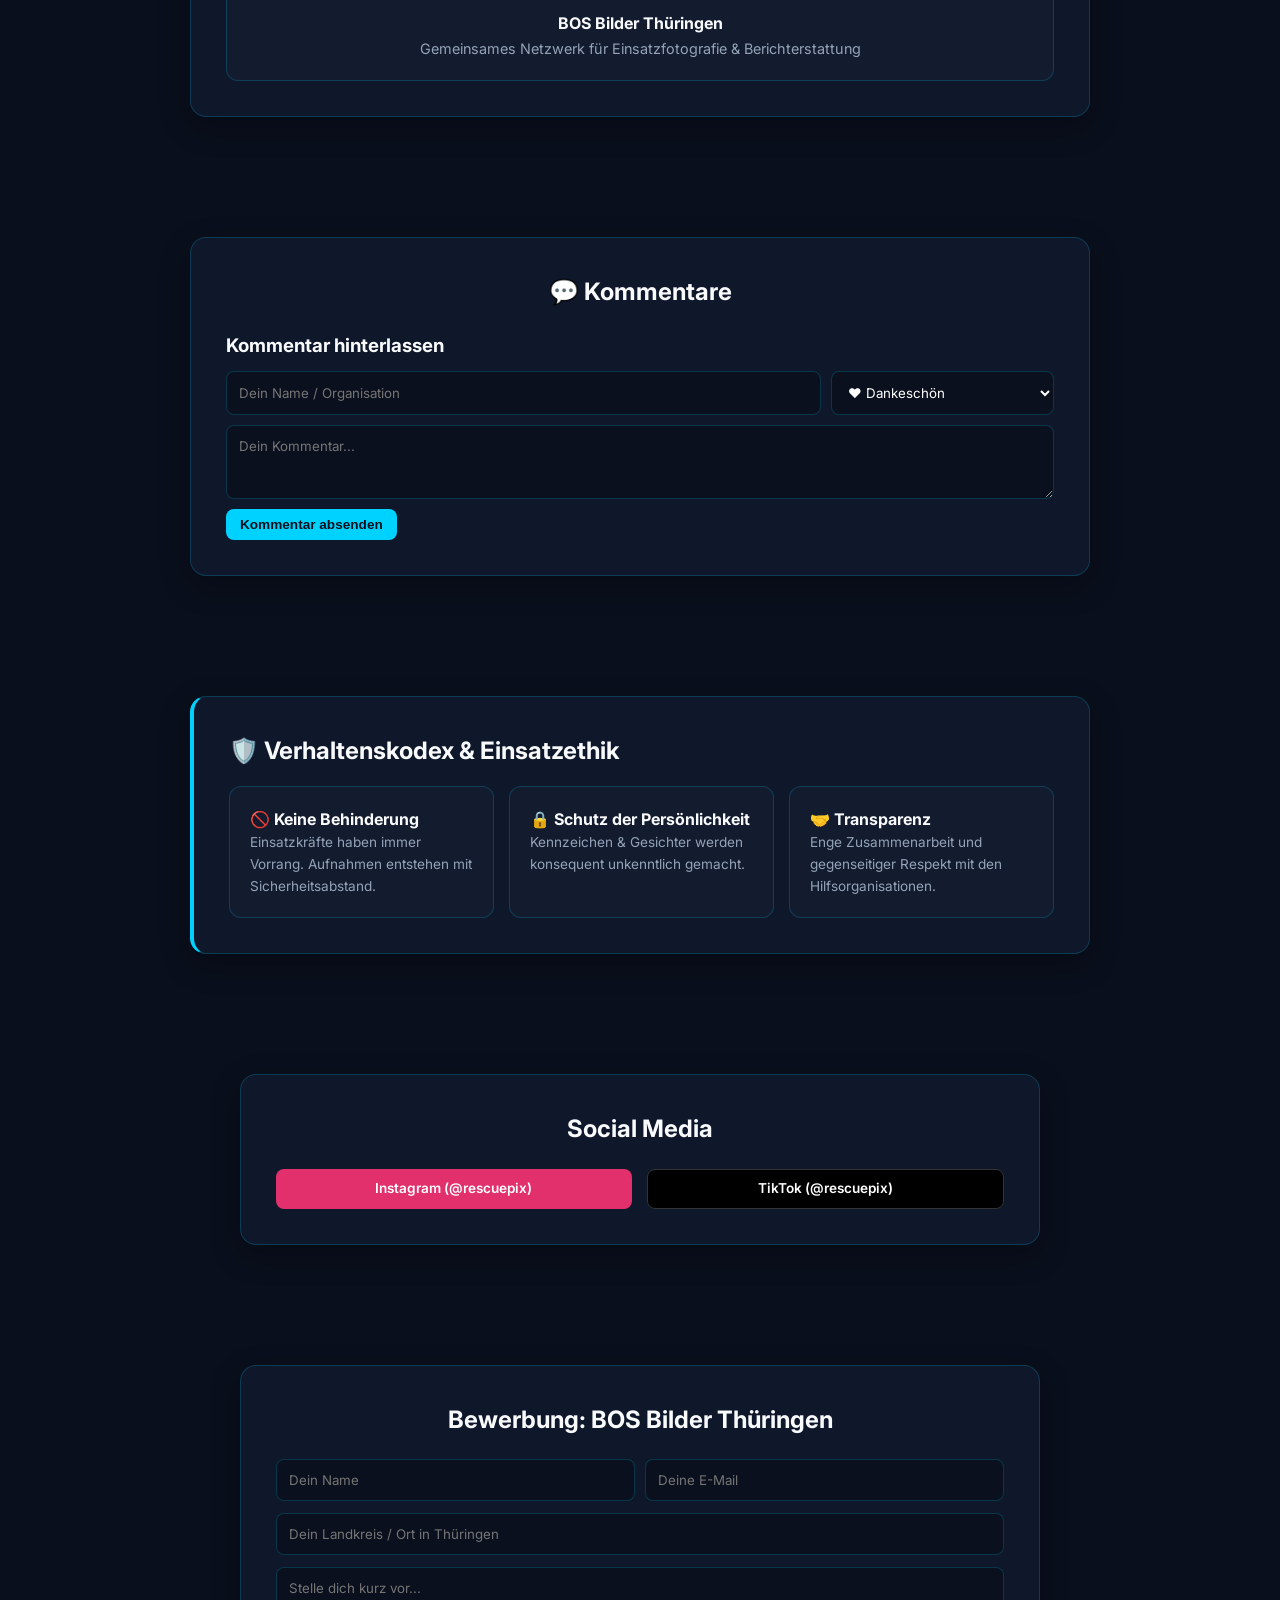
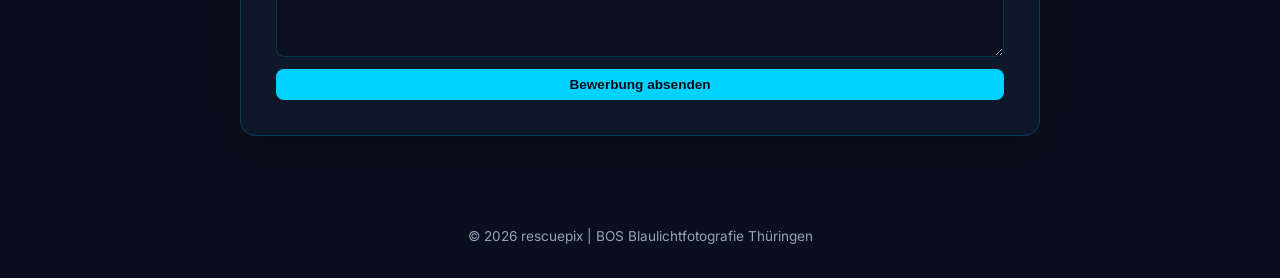
==== commit b16d3090: "index.html" ====
--- a/index.html
+++ b/index.html
@@ -4,65 +4,305 @@
     <meta charset="UTF-8">
     <meta name="viewport" content="width=device-width, initial-scale=1.0">
     <title>rescuepix | BOS Blaulichtfotografie Thüringen</title>
-    <link rel="stylesheet" href="style.css">
-    <link rel="manifest" href="manifest.json">
     <meta name="theme-color" content="#0088ff">
     <link rel="preconnect" href="https://fonts.googleapis.com">
     <link rel="preconnect" href="https://fonts.gstatic.com" crossorigin>
-    <link href="https://fonts.googleapis.com/css2?family=Inter:wght@300;400;600;800&family=Share+Tech+Mono&display=swap" rel="stylesheet">
+    <link href="https://fonts.googleapis.com/css2?family=Inter:wght@300;400;600;800&family=Share+Tech+Mono&family=Press+Start+2P&family=Comic+Neue:wght@700&display=swap" rel="stylesheet">
     
     <!-- Konfetti Library -->
     <script src="https://cdn.jsdelivr.net/npm/canvas-confetti@1.5.1/dist/confetti.browser.min.js"></script>
 
     <style>
         /* ==================================================
-           SMOOTH GLOBALS & TRANSITIONS
-        ================================================== */
+           RESET & DESIGN SYSTEM
+        ================================================== */
+        :root {
+            --bg-color: #0a0f1d;
+            --card-bg: #0f172a;
+            --text-color: #f8fafc;
+            --text-muted: #94a3b8;
+            --primary: #00d2ff;
+            --primary-hover: #00a3cc;
+            --accent-red: #ef4444;
+            --accent-blue: #0066ff;
+            --border-color: rgba(0, 210, 255, 0.2);
+            --radius: 16px;
+        }
+
+        *, *::before, *::after {
+            box-sizing: border-box;
+            margin: 0;
+            padding: 0;
+        }
+
         html {
             scroll-behavior: smooth;
         }
 
         body {
-            transition: background-color 0.4s ease, color 0.4s ease;
-        }
-
-        /* Sanfte Animationen für interaktive Elemente */
-        a, button, .stat-card, .equip-card, .countdown-card, .partner-card, .kodex-item {
-            transition: transform 0.3s cubic-bezier(0.25, 1, 0.5, 1), 
-                        box-shadow 0.3s cubic-bezier(0.25, 1, 0.5, 1), 
-                        background-color 0.3s ease, 
-                        border-color 0.3s ease;
-        }
-
-        .stat-card:hover, .equip-card:hover, .countdown-card:hover, .partner-card:hover, .kodex-item:hover {
-            transform: translateY(-4px);
-        }
-
-        .control-btn:hover, .btn:hover {
-            transform: translateY(-2px) scale(1.03);
-        }
-
-        .control-btn:active, .btn:active {
-            transform: translateY(0) scale(0.97);
-        }
-
-        /* ==================================================
-           RESPONSIVE & MOBILE STYLES
-        ================================================== */
+            background-color: var(--bg-color);
+            color: var(--text-color);
+            font-family: 'Inter', sans-serif;
+            line-height: 1.6;
+            overflow-x: hidden;
+            transition: background-color 0.4s ease, color 0.4s ease, filter 0.5s ease;
+        }
+
+        /* ==================================================
+           ZUFALLS-THEMEN FÜR /404secret
+        ================================================== */
+        body.mode-pixel {
+            font-family: 'Press Start 2P', monospace !important;
+            image-rendering: pixelated;
+        }
+        body.mode-pixel h1, body.mode-pixel h2, body.mode-pixel h3, body.mode-pixel p, body.mode-pixel a {
+            font-family: 'Press Start 2P', monospace !important;
+        }
+
+        body.mode-minecraft {
+            background-color: #5c4033 !important;
+            color: #55ff55 !important;
+            font-family: monospace !important;
+        }
+        body.mode-minecraft .card-container, body.mode-minecraft header, body.mode-minecraft .stat-card, body.mode-minecraft .equip-card {
+            background: #2c1d11 !important;
+            border: 4px solid #3c2415 !important;
+            box-shadow: 8px 8px 0px #000 !important;
+            color: #fff !important;
+        }
+
+        body.mode-comic {
+            font-family: 'Comic Neue', 'Comic Sans MS', cursive !important;
+            background: #fffbcf !important;
+            color: #000 !important;
+        }
+        body.mode-comic .card-container, body.mode-comic .stat-card, body.mode-comic .equip-card {
+            border: 3px solid #000 !important;
+            box-shadow: 6px 6px 0px #000 !important;
+            background: #fff !important;
+            color: #000 !important;
+        }
+
+        body.mode-win95 {
+            background-color: #008080 !important;
+            font-family: 'Tahoma', 'Segoe UI', sans-serif !important;
+            color: #000 !important;
+        }
+        body.mode-win95 .card-container, body.mode-win95 header, body.mode-win95 .stat-card, body.mode-win95 .equip-card {
+            background: #c0c0c0 !important;
+            color: #000 !important;
+            border-top: 2px solid #fff !important;
+            border-left: 2px solid #fff !important;
+            border-right: 2px solid #000 !important;
+            border-bottom: 2px solid #000 !important;
+            box-shadow: none !important;
+            border-radius: 0 !important;
+        }
+
+        body.mode-bw {
+            filter: grayscale(100%) contrast(120%);
+        }
+
+        /* ==================================================
+           LADESCREEN & OVERLAYS
+        ================================================== */
+        .loading-screen {
+            position: fixed;
+            top: 0; left: 0; width: 100vw; height: 100vh;
+            background: #0a0f1d;
+            z-index: 999999;
+            display: flex;
+            flex-direction: column;
+            align-items: center;
+            justify-content: center;
+        }
+
+        .beacon-loader { display: flex; gap: 15px; align-items: center; justify-content: center; }
+        .beacon-light { width: 25px; height: 25px; border-radius: 50%; background: #0066ff; }
+        .beacon-light.left { animation: germanBeaconLeft 0.4s infinite alternate ease-in-out; }
+        .beacon-light.right { animation: germanBeaconRight 0.4s infinite alternate ease-in-out; }
+
+        @keyframes germanBeaconLeft {
+            0% { opacity: 0.2; transform: scale(0.9); }
+            100% { opacity: 1; transform: scale(1.25); box-shadow: 0 0 30px #0066ff; }
+        }
+        @keyframes germanBeaconRight {
+            0% { opacity: 1; transform: scale(1.25); box-shadow: 0 0 30px #0066ff; }
+            100% { opacity: 0.2; transform: scale(0.9); }
+        }
+
+        .beacon-storm-overlay {
+            position: fixed; top: 0; left: 0; width: 100vw; height: 100vh;
+            pointer-events: none; z-index: 99999; opacity: 0; transition: opacity 0.2s ease;
+        }
+        .beacon-storm-overlay.active {
+            opacity: 1; animation: germanBlueStrobeStorm 0.25s infinite;
+        }
+        @keyframes germanBlueStrobeStorm {
+            0% { background: rgba(0, 102, 255, 0.5); box-shadow: inset 0 0 120px rgba(0, 102, 255, 0.8); }
+            20% { background: rgba(0, 0, 0, 0.1); box-shadow: none; }
+            40% { background: rgba(0, 150, 255, 0.7); box-shadow: inset 0 0 150px rgba(0, 150, 255, 1); }
+            60%, 100% { background: rgba(0, 0, 0, 0.2); box-shadow: none; }
+        }
+
+        /* ==================================================
+           SECRET INTERAKTIONEN (Winken & Tornado)
+        ================================================== */
+        #idleFireman {
+            position: fixed;
+            bottom: -100px;
+            left: 20px;
+            font-size: 4rem;
+            z-index: 100000;
+            transition: bottom 0.5s cubic-bezier(0.175, 0.885, 0.32, 1.275);
+            pointer-events: none;
+        }
+        #idleFireman.show {
+            bottom: 20px;
+            animation: waveArm 1s infinite alternate ease-in-out;
+        }
+        @keyframes waveArm {
+            0% { transform: rotate(0deg); }
+            100% { transform: rotate(15deg); }
+        }
+
+        .tornado-particle {
+            position: fixed;
+            pointer-events: none;
+            font-size: 1.5rem;
+            z-index: 999999;
+            animation: tornadoSpin 0.8s linear forwards;
+        }
+        @keyframes tornadoSpin {
+            0% { transform: translate(0, 0) rotate(0deg) scale(1); opacity: 1; }
+            100% { transform: translate(var(--tx), var(--ty)) rotate(720deg) scale(0); opacity: 0; }
+        }
+
+        .easter-egg-truck {
+            position: fixed;
+            bottom: 10px;
+            left: -150px;
+            font-size: 3rem;
+            z-index: 99999;
+            pointer-events: none;
+            transition: left 3s linear;
+        }
+        .easter-egg-truck.drive-across {
+            left: 110vw;
+        }
+
+        /* ==================================================
+           SPIELE-MODALS (Snake & Flappy RTW)
+        ================================================== */
+        .game-modal {
+            position: fixed;
+            top: 0; left: 0; width: 100vw; height: 100vh;
+            background: rgba(0, 0, 0, 0.9);
+            z-index: 200000;
+            display: flex;
+            flex-direction: column;
+            align-items: center;
+            justify-content: center;
+            color: #fff;
+        }
+        .game-modal.hidden { display: none !important; }
+        canvas.game-canvas {
+            border: 3px solid #00d2ff;
+            background: #000;
+            box-shadow: 0 0 20px rgba(0, 210, 255, 0.4);
+            max-width: 95vw;
+            max-height: 70vh;
+            border-radius: 8px;
+        }
+
+        /* ==================================================
+           HEADER & TICKER
+        ================================================== */
+        .ticker-bar {
+            background: #ef4444;
+            color: #fff;
+            padding: 6px 0;
+            overflow: hidden;
+            white-space: nowrap;
+            font-size: 0.85rem;
+            font-weight: 600;
+        }
+        .ticker-content {
+            display: inline-block;
+            animation: marquee 25s linear infinite;
+        }
+        @keyframes marquee {
+            0% { transform: translateX(100%); }
+            100% { transform: translateX(-100%); }
+        }
+
+        .top-truck-bar {
+            background: #0f172a;
+            height: 40px;
+            position: relative;
+            overflow: hidden;
+            border-bottom: 1px solid rgba(255,255,255,0.05);
+        }
+        .ladder-truck-container {
+            position: absolute;
+            left: -100px;
+            top: 3px;
+            animation: driveTruck 18s linear infinite;
+        }
+        @keyframes driveTruck {
+            0% { left: -100px; }
+            100% { left: 100vw; }
+        }
+        .truck-beacon { animation: beaconFlash 0.3s infinite alternate; }
+        @keyframes beaconFlash { 0% { fill: #0066ff; opacity: 0.3; } 100% { fill: #00d2ff; opacity: 1; } }
+
         header {
             display: flex;
             align-items: center;
             justify-content: space-between;
-            padding: 12px 20px;
+            padding: 12px 30px;
             position: sticky;
             top: 0;
             z-index: 1000;
             background: rgba(15, 23, 42, 0.85);
             backdrop-filter: blur(12px);
             -webkit-backdrop-filter: blur(12px);
-            border-bottom: 1px solid rgba(255, 255, 255, 0.08);
-            transition: background 0.3s ease;
-        }
+            border-bottom: 1px solid var(--border-color);
+        }
+
+        .logo {
+            font-size: 1.6rem;
+            font-weight: 800;
+            letter-spacing: -0.5px;
+            color: #fff;
+            user-select: none;
+        }
+        .beacon-i {
+            color: var(--primary);
+            position: relative;
+        }
+        .beacon-i::after {
+            content: '';
+            position: absolute;
+            top: 2px;
+            left: 50%;
+            transform: translateX(-50%);
+            width: 4px;
+            height: 4px;
+            background: var(--primary);
+            border-radius: 50%;
+            box-shadow: 0 0 8px var(--primary);
+        }
+
+        nav { display: flex; gap: 15px; align-items: center; }
+        nav a {
+            color: var(--text-muted);
+            text-decoration: none;
+            font-size: 0.9rem;
+            font-weight: 600;
+            transition: color 0.3s ease;
+        }
+        nav a:hover { color: var(--primary); }
 
         .hamburger {
             display: none;
@@ -71,227 +311,207 @@
             color: #fff;
             font-size: 1.8rem;
             cursor: pointer;
-            padding: 5px;
-            transition: transform 0.2s ease;
-        }
-
+        }
+
+        /* Controls & Buttons */
+        .control-btn, .btn {
+            background: rgba(255, 255, 255, 0.05);
+            border: 1px solid var(--border-color);
+            color: #fff;
+            padding: 8px 14px;
+            border-radius: 8px;
+            cursor: pointer;
+            font-weight: 600;
+            font-size: 0.85rem;
+            text-decoration: none;
+            display: inline-flex;
+            align-items: center;
+            justify-content: center;
+            transition: transform 0.2s ease, background 0.2s ease, border-color 0.2s ease;
+        }
+        .control-btn:hover, .btn:hover {
+            background: rgba(0, 210, 255, 0.15);
+            border-color: var(--primary);
+            transform: translateY(-2px);
+        }
+        .btn-primary {
+            background: var(--primary);
+            color: #0a0f1d;
+            border: none;
+        }
+        .btn-primary:hover {
+            background: var(--primary-hover);
+            color: #0a0f1d;
+        }
+
+        /* ==================================================
+           SECTIONS & CARDS
+        ================================================== */
+        section { padding: 60px 20px; }
+        
+        .hero {
+            text-align: center;
+            padding: 90px 20px 60px 20px;
+        }
+        .hero-badge {
+            display: inline-block;
+            background: rgba(0, 210, 255, 0.1);
+            color: var(--primary);
+            border: 1px solid var(--border-color);
+            padding: 6px 16px;
+            border-radius: 20px;
+            font-size: 0.85rem;
+            font-weight: 600;
+            margin-bottom: 20px;
+        }
+        .hero h1 { font-size: 3.5rem; font-weight: 800; margin-bottom: 15px; }
+        .hero p { color: var(--text-muted); max-width: 600px; margin: 0 auto 30px auto; font-size: 1.1rem; }
+
+        .card-container {
+            background: var(--card-bg);
+            border: 1px solid var(--border-color);
+            border-radius: var(--radius);
+            padding: 35px;
+            box-shadow: 0 10px 30px rgba(0,0,0,0.3);
+        }
+
+        .subtitle { color: var(--text-muted); font-size: 0.95rem; }
+
+        .stat-card, .equip-card, .countdown-card, .partner-card, .kodex-item {
+            background: rgba(255,255,255,0.02);
+            border: 1px solid var(--border-color);
+            border-radius: 12px;
+            padding: 20px;
+            transition: transform 0.3s ease, border-color 0.3s ease;
+        }
+        .stat-card:hover, .equip-card:hover, .countdown-card:hover, .partner-card:hover, .kodex-item:hover {
+            transform: translateY(-4px);
+            border-color: var(--primary);
+        }
+
+        .stat-number { font-size: 2.2rem; font-weight: 800; color: var(--primary); }
+        .plus { font-size: 1.5rem; color: var(--primary); font-weight: 800; }
+
+        .equip-badge {
+            display: inline-block;
+            background: rgba(239, 68, 68, 0.15);
+            color: #ef4444;
+            padding: 4px 10px;
+            border-radius: 6px;
+            font-size: 0.75rem;
+            font-weight: 700;
+            margin: 8px 0 12px 0;
+        }
+        .equip-badge.mobile { background: rgba(0, 210, 255, 0.15); color: var(--primary); }
+        .equip-card ul { list-style: none; font-size: 0.88rem; color: var(--text-muted); }
+        .equip-card ul li { margin-bottom: 6px; }
+
+        .countdown-card h3 { margin: 8px 0; font-size: 1.2rem; }
+        .event-date { font-size: 0.85rem; color: var(--text-muted); margin-bottom: 12px; }
+        .timer { font-family: 'Share Tech Mono', monospace; font-size: 1.2rem; color: var(--primary); background: rgba(0,0,0,0.3); padding: 8px; border-radius: 6px; text-align: center; }
+
+        .badge { font-size: 0.75rem; padding: 4px 8px; border-radius: 4px; font-weight: 700; }
+        .fire-badge { background: rgba(239, 68, 68, 0.2); color: #ef4444; }
+        .ambu-badge { background: rgba(16, 185, 129, 0.2); color: #10b981; }
+        .inter-badge { background: rgba(59, 130, 246, 0.2); color: #3b82f6; }
+
+        .partner-logo-img { max-width: 180px; max-height: 120px; object-fit: contain; margin-bottom: 15px; }
+
+        .achievement-toast {
+            position: fixed; bottom: -100px; right: 20px;
+            background: rgba(15, 23, 42, 0.95); backdrop-filter: blur(10px);
+            border: 2px solid #00d2ff; border-radius: 12px; padding: 15px 20px;
+            display: flex; align-items: center; gap: 15px; z-index: 100000;
+            transition: all 0.5s cubic-bezier(0.175, 0.885, 0.32, 1.275); color: #fff;
+        }
+        .achievement-toast.show { bottom: 20px; }
+
+        .contact-form input, .contact-form textarea, .logbuch-form input, .logbuch-form textarea, .logbuch-form select {
+            background: rgba(0, 0, 0, 0.3);
+            border: 1px solid var(--border-color);
+            color: #fff;
+            padding: 12px;
+            border-radius: 8px;
+            font-family: inherit;
+        }
+        .contact-form input:focus, .contact-form textarea:focus, .logbuch-form input:focus, .logbuch-form textarea:focus {
+            outline: none;
+            border-color: var(--primary);
+        }
+
+        .bg-modal { transition: opacity 0.3s ease, visibility 0.3s ease; }
+        .bg-modal.hidden { opacity: 0; visibility: hidden; pointer-events: none; }
+
+        /* ==================================================
+           RESPONSIVE DESIGN (MOBIL-OPTIMIERT)
+        ================================================== */
         @media (max-width: 900px) {
-            .hamburger {
-                display: block;
-            }
-
+            .hamburger { display: block; }
             nav {
                 display: flex;
                 flex-direction: column;
                 position: absolute;
-                top: 100%;
-                left: 0;
-                width: 100%;
+                top: 100%; left: 0; width: 100%;
                 background: rgba(15, 23, 42, 0.95);
                 backdrop-filter: blur(16px);
-                padding: 0;
-                max-height: 0;
-                overflow: hidden;
-                opacity: 0;
-                transition: max-height 0.4s cubic-bezier(0.4, 0, 0.2, 1), 
-                            opacity 0.3s ease, 
-                            padding 0.3s ease;
-                border-bottom: 2px solid var(--border-color, #00d2ff);
-                box-shadow: 0 15px 30px rgba(0,0,0,0.5);
+                padding: 0; max-height: 0; overflow: hidden; opacity: 0;
+                transition: max-height 0.4s ease, opacity 0.3s ease;
+                border-bottom: 2px solid var(--primary);
             }
-
-            nav.mobile-active {
-                max-height: 500px;
-                opacity: 1;
-                padding: 15px 0;
-            }
-
-            nav a {
-                padding: 12px 25px;
-                width: 100%;
-                text-align: left;
-                font-size: 1.1rem;
-            }
-
-            .controls-wrapper {
-                gap: 8px;
-            }
-            
-            .control-btn {
-                padding: 6px 10px;
-                font-size: 0.9rem;
-            }
-
-            .equip-grid, 
-            .countdown-grid, 
-            .partner-grid, 
-            .kodex-grid,
-            .stats-grid {
-                grid-template-columns: 1fr !important;
-                gap: 15px !important;
-            }
-
-            #driveGalleryContainer iframe {
-                height: 450px !important;
-            }
-
-            .hero h1 {
-                font-size: 2.5rem !important;
-            }
-
-            .input-group {
-                flex-direction: column;
-                gap: 10px;
-            }
-        }
-
-        /* ==================================================
-           DEUTSCHES BLAULICHT DOPPELBLITZ (🚨)
-        ================================================== */
-        .beacon-storm-overlay {
-            position: fixed;
-            top: 0; left: 0; width: 100vw; height: 100vh;
-            pointer-events: none;
-            z-index: 99999;
-            opacity: 0;
-            transition: opacity 0.2s ease;
-        }
-        .beacon-storm-overlay.active {
-            opacity: 1;
-            animation: germanBlueStrobeStorm 0.25s infinite;
-        }
-
-        @keyframes germanBlueStrobeStorm {
-            0% {
-                background: rgba(0, 102, 255, 0.5);
-                box-shadow: inset 0 0 120px rgba(0, 102, 255, 0.8);
-            }
-            20% { background: rgba(0, 0, 0, 0.1); box-shadow: none; }
-            40% {
-                background: rgba(0, 150, 255, 0.7);
-                box-shadow: inset 0 0 150px rgba(0, 150, 255, 1);
-            }
-            60%, 100% { background: rgba(0, 0, 0, 0.2); box-shadow: none; }
-        }
-
-        .beacon-loader {
-            display: flex;
-            gap: 15px;
-            align-items: center;
-            justify-content: center;
-        }
-        .beacon-light {
-            width: 25px;
-            height: 25px;
-            border-radius: 50%;
-            background: #0066ff;
-        }
-        .beacon-light.left { animation: germanBeaconLeft 0.4s infinite alternate ease-in-out; }
-        .beacon-light.right { animation: germanBeaconRight 0.4s infinite alternate ease-in-out; }
-
-        @keyframes germanBeaconLeft {
-            0% { opacity: 0.2; transform: scale(0.9); box-shadow: none; }
-            100% { opacity: 1; transform: scale(1.25); box-shadow: 0 0 30px #0066ff, 0 0 50px #00b7ff; }
-        }
-        @keyframes germanBeaconRight {
-            0% { opacity: 1; transform: scale(1.25); box-shadow: 0 0 30px #0066ff, 0 0 50px #00b7ff; }
-            100% { opacity: 0.2; transform: scale(0.9); box-shadow: none; }
-        }
-
-        /* ACHIEVEMENT POPUP */
-        .achievement-toast {
-            position: fixed;
-            bottom: -100px;
-            right: 20px;
-            background: rgba(15, 23, 42, 0.95);
-            backdrop-filter: blur(10px);
-            border: 2px solid #00d2ff;
-            box-shadow: 0 10px 30px rgba(0, 210, 255, 0.3);
-            border-radius: 12px;
-            padding: 15px 20px;
-            display: flex;
-            align-items: center;
-            gap: 15px;
-            z-index: 100000;
-            transition: all 0.5s cubic-bezier(0.175, 0.885, 0.32, 1.275);
-            color: #fff;
-            max-width: 90vw;
-        }
-        .achievement-toast.show { bottom: 20px; }
-        .achievement-icon { font-size: 2.2rem; }
-        .achievement-title {
-            font-weight: bold;
-            color: #00d2ff;
-            font-size: 0.85rem;
-            text-transform: uppercase;
-            letter-spacing: 1px;
-        }
-        .achievement-desc { font-size: 0.95rem; margin-top: 2px; }
-
-        .waschtag-banner {
-            background: linear-gradient(90deg, #0284c7, #06b6d4);
-            color: white;
-            text-align: center;
-            padding: 8px;
-            font-weight: bold;
-            font-size: 0.95rem;
-            box-shadow: 0 4px 15px rgba(0,0,0,0.2);
-            animation: fadeInDown 0.5s ease-out;
-        }
-
-        @keyframes fadeInDown {
-            from { opacity: 0; transform: translateY(-10px); }
-            to { opacity: 1; transform: translateY(0); }
-        }
-
-        .partner-logo-img {
-            max-width: 180px;
-            max-height: 120px;
-            object-fit: contain;
-            margin-bottom: 15px;
-            border-radius: 8px;
-            transition: transform 0.3s ease;
-        }
-        .partner-card:hover .partner-logo-img {
-            transform: scale(1.05);
-        }
-
-        .bg-modal {
-            transition: opacity 0.3s ease, visibility 0.3s ease;
-        }
-        .bg-modal.hidden {
-            opacity: 0;
-            visibility: hidden;
-            pointer-events: none;
+            nav.mobile-active { max-height: 500px; opacity: 1; padding: 15px 0; }
+            nav a { padding: 12px 25px; width: 100%; text-align: left; }
+            .equip-grid, .countdown-grid, .partner-grid, .kodex-grid, .stats-grid { grid-template-columns: 1fr !important; }
+            #driveGalleryContainer iframe { height: 450px !important; }
+            .hero h1 { font-size: 2.5rem !important; }
         }
     </style>
 </head>
 <body class="dark-mode">
 
-    <!-- WASCHTAG BANNER CONTAINER -->
-    <div id="waschtagContainer"></div>
-
-    <!-- 🚨 DEUTSCHES BLAULICHT LADESCREEN -->
+    <!-- 🚨 LADESCREEN -->
     <div id="loadingScreen" class="loading-screen" style="transition: opacity 0.5s ease, visibility 0.5s ease;">
         <div class="beacon-loader">
             <div class="beacon-light left"></div>
             <div class="beacon-light right"></div>
         </div>
-        <p style="margin-top: 15px;">rescuepix wird geladen...</p>
+        <p style="margin-top: 15px; font-weight: 600;">rescuepix wird geladen...</p>
     </div>
 
-    <!-- 🚒 EASTER EGG FEUERWEHR AUTO -->
+    <!-- 🚒 EASTER EGG FEUERWEHR AUTO & WINKENDER FEUERWEHRMANN -->
     <div id="easterEggTruck" class="easter-egg-truck">🚒💨</div>
+    <div id="idleFireman">👨‍🚒👋</div>
 
     <!-- Overlays -->
     <div id="beaconStormOverlay" class="beacon-storm-overlay"></div>
 
     <!-- Achievement Toast Popup -->
     <div id="achievementToast" class="achievement-toast">
-        <div class="achievement-icon" id="achieveIcon">🏆</div>
+        <div class="achievement-icon" id="achieveIcon" style="font-size: 1.8rem;">🏆</div>
         <div>
-            <div class="achievement-title">GEHEIMER ERFOLG FREIGESCHALTET!</div>
-            <div class="achievement-desc" id="achieveDesc">Erfolg freigeschaltet!</div>
+            <div class="achievement-title" style="font-weight:bold; color:#00d2ff; font-size:0.85rem;">GEHEIMER ERFOLG FREIGESCHALTET!</div>
+            <div class="achievement-desc" id="achieveDesc" style="font-size:0.95rem;">Erfolg freigeschaltet!</div>
+        </div>
+    </div>
+
+    <!-- 🕹️ FEUERWEHR-SNAKE MODAL (/404secret) -->
+    <div id="snakeModal" class="game-modal hidden">
+        <h2 style="margin-bottom: 10px; color: #00d2ff;">🚒 Feuerwehr-Snake (Geheim-Spiel)</h2>
+        <p style="margin-bottom: 15px; font-size: 0.9rem;">Steuerung mit Pfeiltasten. Lösche die Feuer (🔥)!</p>
+        <canvas id="snakeCanvas" class="game-canvas" width="400" height="400"></canvas>
+        <div style="margin-top: 15px; display:flex; gap:10px;">
+            <button class="btn btn-primary" onclick="startSnakeGame()">Neu starten</button>
+            <button class="btn" onclick="closeSnakeGame()">Schließen</button>
+        </div>
+    </div>
+
+    <!-- 🚑 FLAPPY RTW MODAL ("rtw" Tippen) -->
+    <div id="flappyModal" class="game-modal hidden">
+        <h2 style="margin-bottom: 10px; color: #ef4444;">🚑 Flappy RTW</h2>
+        <p style="margin-bottom: 15px; font-size: 0.9rem;">Drücke [LEERTASTE] oder KLICKE zum Fliegen! Weiche den Absperrungen aus.</p>
+        <canvas id="flappyCanvas" class="game-canvas" width="360" height="480"></canvas>
+        <div style="margin-top: 15px; display:flex; gap:10px;">
+            <button class="btn btn-primary" onclick="startFlappyGame()">Neu starten</button>
+            <button class="btn" onclick="closeFlappyGame()">Schließen</button>
         </div>
     </div>
 
@@ -326,12 +546,10 @@
         </div>
     </div>
 
-    <!-- Header Navigation mit Mobile-Support -->
+    <!-- Header Navigation -->
     <header>
         <div class="logo" onclick="countLogoClicks()" style="cursor: pointer;">rescuep<span class="beacon-i">i</span>x</div>
-
         <button class="hamburger" onclick="toggleMobileMenu()" aria-label="Menü öffnen">☰</button>
-
         <nav id="navMenu">
             <a href="#home" id="nav-home" onclick="closeMobileMenu()">Start</a>
             <a href="#stats" id="nav-stats" onclick="closeMobileMenu()">Zahlen</a>
@@ -345,15 +563,9 @@
             <a href="#bewerbung" id="nav-bewerbung" onclick="closeMobileMenu()">Bewerbung</a>
         </nav>
 
-        <div class="controls-wrapper">
+        <div class="controls-wrapper" style="display:flex; gap:8px;">
             <button class="control-btn storm-btn" onclick="triggerBeaconStorm()" title="Blaulicht-Gewitter auslösen!">🚨</button>
-            <button id="themeToggleBtn" class="control-btn" onclick="toggleTheme()" title="Design wechseln">🌙</button>
             <button class="control-btn" onclick="toggleBackgroundSelector()" title="Hintergrundbild ändern">🖼️</button>
-
-            <div class="lang-switcher">
-                <button class="lang-btn active" onclick="setLanguage('de', event)">🇩🇪</button>
-                <button class="lang-btn" onclick="setLanguage('en', event)">🇬🇧</button>
-            </div>
         </div>
     </header>
 
@@ -369,41 +581,23 @@
 
     <!-- Statistik Section -->
     <section id="stats" class="stats-section">
-        <div class="stats-grid">
-            <div class="stat-card">
-                <span class="stat-number" data-target="2000">0</span><span class="plus">+</span>
-                <p id="stat1-desc">Fotos geschossen</p>
-            </div>
-            <div class="stat-card">
-                <span class="stat-number" data-target="5">0</span><span class="plus">+</span>
-                <p id="stat2-desc">Einsätze & Übungen</p>
-            </div>
-            <div class="stat-card">
-                <span class="stat-number" data-target="18">0</span><span class="plus">+</span>
-                <p>📍 Städte besucht</p>
-            </div>
-            <div class="stat-card">
-                <span class="stat-number" data-target="1250">0</span><span class="plus"> km</span>
-                <p>🛣️ Für Spotting gefahren</p>
-            </div>
-            <div class="stat-card">
-                <span class="stat-number" data-target="100">0</span><span class="plus">%</span>
-                <p id="stat3-desc">Leidenschaft & BOS</p>
-            </div>
+        <div class="stats-grid" style="display:grid; grid-template-columns: repeat(auto-fit, minmax(180px, 1fr)); gap:20px;">
+            <div class="stat-card"><span class="stat-number">2000</span><span class="plus">+</span><p id="stat1-desc">Fotos geschossen</p></div>
+            <div class="stat-card"><span class="stat-number">5</span><span class="plus">+</span><p id="stat2-desc">Einsätze & Übungen</p></div>
+            <div class="stat-card"><span class="stat-number">18</span><span class="plus">+</span><p>📍 Städte besucht</p></div>
+            <div class="stat-card"><span class="stat-number">1250</span><span class="plus"> km</span><p>🛣️ Für Spotting gefahren</p></div>
+            <div class="stat-card"><span class="stat-number">100</span><span class="plus">%</span><p id="stat3-desc">Leidenschaft & BOS</p></div>
         </div>
     </section>
 
     <!-- 📷 KAMERA EQUIPMENT -->
     <section id="equipment">
-        <div class="card-container" style="max-width: 1000px;">
+        <div class="card-container" style="max-width: 1000px; margin: 0 auto;">
             <h2 id="equip-title" style="text-align: center; margin-bottom: 10px;">📷 Kamera-Equipment & Technik</h2>
-            <p id="equip-sub" class="subtitle" style="text-align: center; margin-bottom: 30px;">
-                Einsatzdokumentation erfordert verlässliches Werkzeug bei Tag und Nacht.
-            </p>
-
-            <div class="equip-grid">
+            <p id="equip-sub" class="subtitle" style="text-align: center; margin-bottom: 30px;">Einsatzdokumentation erfordert verlässliches Werkzeug bei Tag und Nacht.</p>
+            <div class="equip-grid" style="display:grid; grid-template-columns: 1fr 1fr; gap:20px;">
                 <div class="equip-card">
-                    <div class="equip-icon">📷</div>
+                    <div class="equip-icon" style="font-size:2rem;">📷</div>
                     <h3>Canon EOS 500D</h3>
                     <span class="equip-badge">Hauptkamera (DSLR)</span>
                     <ul>
@@ -412,16 +606,15 @@
                         <li><strong>Einsatzgebiet:</strong> Tele-Aufnahmen auf Distanz & Details</li>
                     </ul>
                 </div>
-
                 <div class="equip-card">
-                    <div class="equip-icon">📱</div>
+                    <div class="equip-icon" style="font-size:2rem;">📱</div>
                     <h3>iPhone 14 Pro & DJI OM 5</h3>
                     <span class="equip-badge mobile">Mobile Cam & Stabilisierung</span>
                     <ul>
                         <li><strong>Sensor:</strong> 48 MP Hauptkamera & 4K HDR</li>
-                        <li><strong>Gimbal:</strong> DJI OM 5 (3-Achsen-Stabilisierung & Verlängerung)</li>
-                        <li><strong>Features:</strong> Seidenweiche Kamerafahrten, Nachtmodus & ProRAW</li>
-                        <li><strong>Einsatzgebiet:</strong> Dynamic Shots, Lagedokumentation & Socials</li>
+                        <li><strong>Gimbal:</strong> DJI OM 5 (3-Achsen-Stabilisierung)</li>
+                        <li><strong>Features:</strong> Seidenweiche Kamerafahrten & Nachtmodus</li>
+                        <li><strong>Einsatzgebiet:</strong> Dynamic Shots & Socials</li>
                     </ul>
                 </div>
             </div>
@@ -430,24 +623,19 @@
 
     <!-- ☁️ GOOGLE DRIVE GALERIE -->
     <section id="galerie" class="gallery-section">
-        <div class="card-container" style="max-width: 1100px;">
+        <div class="card-container" style="max-width: 1100px; margin: 0 auto;">
             <h2 id="gallery-title" style="text-align: center;">Einsatzgalerie</h2>
-            <p class="subtitle" id="gallery-sub" style="text-align: center; margin-bottom: 30px;">
-                Alle Fotos werden direkt live aus unserem Google Cloud Ordner geladen.
-            </p>
-            
-            <div id="driveGalleryContainer" style="width: 100%; margin: 0 auto;" onclick="registerImageClick()">
+            <p class="subtitle" id="gallery-sub" style="text-align: center; margin-bottom: 30px;">Alle Fotos werden direkt live aus unserem Google Cloud Ordner geladen.</p>
+            <div id="driveGalleryContainer">
                 <iframe src="https://drive.google.com/embeddedfolderview?id=1l8gVL3V03ByySeC6OptBHeako4YqV4N2#grid" 
                         style="width:100%; height:700px; border:1px solid var(--border-color); border-radius:14px; background: rgba(0,0,0,0.2);" 
                         allowfullscreen>
                 </iframe>
             </div>
-
             <div style="text-align: center; margin-top: 25px;">
-                <button class="btn social-btn" onclick="toggleQRCode()">📲 Seite per QR-Code teilen</button>
-                <div id="qrCodeContainer" class="qr-container hidden" style="transition: all 0.3s ease;">
-                    <img src="https://api.qrserver.com/v1/create-qr-code/?size=150x150&data=https://rescuepix.vercel.app" alt="QR Code" style="margin-top: 15px; border-radius: 8px;">
-                    <p style="font-size: 0.8rem; color: var(--text-muted); margin-top: 5px;">Scannen zum Aufrufen auf dem Smartphone</p>
+                <button class="btn" onclick="toggleQRCode()">📲 Seite per QR-Code teilen</button>
+                <div id="qrCodeContainer" class="qr-container hidden" style="margin-top: 15px;">
+                    <img src="https://api.qrserver.com/v1/create-qr-code/?size=150x150&data=https://rescuepix.vercel.app" alt="QR Code" style="border-radius: 8px;">
                 </div>
             </div>
         </div>
@@ -455,47 +643,27 @@
 
     <!-- ⏱️ MESSE COUNTDOWN SECTION -->
     <section id="messen" class="messen-section">
-        <div class="card-container" style="max-width: 1000px;">
+        <div class="card-container" style="max-width: 1000px; margin: 0 auto;">
             <h2 style="text-align: center;">🚨 BOS Messe-Countdowns</h2>
-            <p class="subtitle" style="text-align: center; margin-bottom: 30px;">
-                Die nächsten großen Treffpunkte für Feuerwehr, Rettungsdienst & Katastrophenschutz!
-            </p>
-
-            <div class="countdown-grid">
+            <p class="subtitle" style="text-align: center; margin-bottom: 30px;">Die nächsten großen Treffpunkte für Feuerwehr, Rettungsdienst & Katastrophenschutz!</p>
+            <div class="countdown-grid" style="display:grid; grid-template-columns: repeat(auto-fit, minmax(250px, 1fr)); gap:20px;">
                 <div class="countdown-card">
                     <span class="badge fire-badge">🔥 Dresden</span>
                     <h3>FLORIAN 2026</h3>
                     <p class="event-date">08. – 10. Oktober 2026</p>
-                    <div class="timer" id="timerFlorian">
-                        <div><span id="f-days">00</span><label>Tage</label></div>
-                        <div><span id="f-hours">00</span><label>Std</label></div>
-                        <div><span id="f-mins">00</span><label>Min</label></div>
-                        <div><span id="f-secs">00</span><label>Sek</label></div>
-                    </div>
-                </div>
-
+                    <div class="timer"><span id="f-days">00</span>d <span id="f-hours">00</span>h <span id="f-mins">00</span>m <span id="f-secs">00</span>s</div>
+                </div>
                 <div class="countdown-card">
                     <span class="badge ambu-badge">🚑 Fulda</span>
                     <h3>RETTmobil 2027</h3>
                     <p class="event-date">12. – 14. Mai 2027</p>
-                    <div class="timer" id="timerRettmobil">
-                        <div><span id="r-days">00</span><label>Tage</label></div>
-                        <div><span id="r-hours">00</span><label>Std</label></div>
-                        <div><span id="r-mins">00</span><label>Min</label></div>
-                        <div><span id="r-secs">00</span><label>Sek</label></div>
-                    </div>
-                </div>
-
+                    <div class="timer"><span id="r-days">00</span>d <span id="r-hours">00</span>h <span id="r-mins">00</span>m <span id="r-secs">00</span>s</div>
+                </div>
                 <div class="countdown-card">
                     <span class="badge inter-badge">🌍 Hannover</span>
                     <h3>INTERSCHUTZ 2030</h3>
                     <p class="event-date">20. – 25. Mai 2030</p>
-                    <div class="timer" id="timerInterschutz">
-                        <div><span id="i-days">00</span><label>Tage</label></div>
-                        <div><span id="i-hours">00</span><label>Std</label></div>
-                        <div><span id="i-mins">00</span><label>Min</label></div>
-                        <div><span id="i-secs">00</span><label>Sek</label></div>
-                    </div>
+                    <div class="timer"><span id="i-days">00</span>d <span id="i-hours">00</span>h <span id="i-mins">00</span>m <span id="i-secs">00</span>s</div>
                 </div>
             </div>
         </div>
@@ -503,335 +671,344 @@
 
     <!-- 🤝 PARTNER & NETZWERK -->
     <section id="partner" class="partner-section">
-        <div class="card-container" style="max-width: 900px; text-align: center;">
+        <div class="card-container" style="max-width: 900px; margin: 0 auto; text-align: center;">
             <h2>🤝 Partner & Netzwerk</h2>
             <p class="subtitle" style="margin-bottom: 25px;">Starke Zusammenarbeit für starke Öffentlichkeitsarbeit in Thüringen.</p>
-
             <div class="partner-grid">
                 <div class="partner-card">
                     <img src="image_560620.png" alt="BOS Bilder Thüringen Logo" class="partner-logo-img">
                     <h4>BOS Bilder Thüringen</h4>
-                    <p>Gemeinsames Netzwerk für Einsatzfotografie & Berichterstattung</p>
+                    <p style="font-size:0.9rem; color:var(--text-muted);">Gemeinsames Netzwerk für Einsatzfotografie & Berichterstattung</p>
                 </div>
             </div>
         </div>
     </section>
 
-    <!-- 💬 KOMMENTARE MIT EMAIL API -->
+    <!-- 💬 KOMMENTARE -->
     <section id="kommentare" class="feedback-section">
-        <div class="card-container" style="max-width: 900px;">
-            <h2 style="text-align: center;">💬 Kommentare</h2>
-            <p class="subtitle" style="text-align: center; margin-bottom: 30px;">
-                Feedback, Dankeschön oder Verbesserungsvorschläge von Einsatzkräften & Besuchern.
-            </p>
-
-            <div class="logbuch-list"></div>
-
-            <form id="logbuchForm" class="logbuch-form" onsubmit="addLogEntry(event)">
+        <div class="card-container" style="max-width: 900px; margin: 0 auto;">
+            <h2 style="text-align: center; margin-bottom: 20px;">💬 Kommentare</h2>
+            <form id="logbuchForm" class="logbuch-form" onsubmit="addLogEntry(event)" style="display:flex; flex-direction:column; gap:10px;">
                 <h3>Kommentar hinterlassen</h3>
-                <div class="input-group">
-                    <input type="text" id="logName" name="name" placeholder="Dein Name / Organisation (z. B. FFW Gotha)" required>
+                <div class="input-group" style="display:flex; gap:10px;">
+                    <input type="text" id="logName" name="name" placeholder="Dein Name / Organisation" required style="flex:1;">
                     <select id="logType" name="typ" class="log-select">
                         <option value="Dankeschön">❤️ Dankeschön</option>
                         <option value="Verbesserung">💡 Verbesserungsvorschlag</option>
                         <option value="Allgemein">💬 Allgemein</option>
                     </select>
                 </div>
-                <textarea id="logText" name="nachricht" rows="3" placeholder="Dein Kommentar oder deine Nachricht an rescuepix..." required></textarea>
-                <button type="submit" class="btn btn-primary" style="margin-top: 10px;">Kommentar absenden & per E-Mail senden</button>
+                <textarea id="logText" name="nachricht" rows="3" placeholder="Dein Kommentar..." required style="width:100%;"></textarea>
+                <button type="submit" class="btn btn-primary" style="align-self: flex-start;">Kommentar absenden</button>
             </form>
         </div>
     </section>
 
     <!-- 🛡️ VERHALTENSKODEX -->
     <section id="kodex">
-        <div class="card-container" style="max-width: 900px; border-left: 4px solid var(--glow-blue);">
+        <div class="card-container" style="max-width: 900px; margin: 0 auto; border-left: 4px solid var(--primary);">
             <h2 id="kodex-title">🛡️ Verhaltenskodex & Einsatzethik</h2>
-            <p id="kodex-sub" class="subtitle" style="margin-bottom: 20px;">
-                Respektvoller Umgang an der Einsatzstelle hat oberste Priorität.
-            </p>
-
-            <div class="kodex-grid">
+            <div class="kodex-grid" style="display:grid; grid-template-columns: repeat(auto-fit, minmax(220px, 1fr)); gap:15px; margin-top:15px;">
                 <div class="kodex-item">
                     <h4>🚫 Keine Behinderung</h4>
-                    <p>Einsatzkräfte haben immer Vorrang. Die Aufnahmen entstehen mit ausreichend Sicherheitsabstand (Tele-Objektiv).</p>
+                    <p style="font-size:0.85rem; color:var(--text-muted);">Einsatzkräfte haben immer Vorrang. Aufnahmen entstehen mit Sicherheitsabstand.</p>
                 </div>
                 <div class="kodex-item">
                     <h4>🔒 Schutz der Persönlichkeit</h4>
-                    <p>Kennzeichen, Gesichter Betroffener, Verletzungen sowie Einsatznummern werden konsequent unkenntlich gemacht.</p>
+                    <p style="font-size:0.85rem; color:var(--text-muted);">Kennzeichen & Gesichter werden konsequent unkenntlich gemacht.</p>
                 </div>
                 <div class="kodex-item">
-                    <h4>🤝 Volle Transparenz</h4>
-                    <p>Volle Transparenz.</p>
+                    <h4>🤝 Transparenz</h4>
+                    <p style="font-size:0.85rem; color:var(--text-muted);">Enge Zusammenarbeit und gegenseitiger Respekt mit den Hilfsorganisationen.</p>
                 </div>
             </div>
         </div>
     </section>
 
-    <!-- Social Media Links -->
+    <!-- Social Media -->
     <section id="social" class="form-section">
-        <div class="card-container" style="max-width: 800px;">
-            <h2 style="text-align: center;">Social Media</h2>
-            <p class="subtitle" id="social-sub" style="text-align: center;">Besuche unsere offiziellen Kanäle:</p>
-
+        <div class="card-container" style="max-width: 800px; margin: 0 auto; text-align: center;">
+            <h2>Social Media</h2>
             <div style="display: flex; gap: 15px; justify-content: center; flex-wrap: wrap; margin-top: 20px;">
-                <a href="https://www.instagram.com/rescuepix?igsh=d3AwdmNta2R5Mmtu&utm_source=qr" target="_blank" class="btn social-btn insta" style="flex: 1; min-width: 200px; text-align: center;">
-                    Instagram (@rescuepix)
-                </a>
-                <a href="https://www.tiktok.com/@rescuepix?_r=1&_t=ZG-98Xnu5XyusS" target="_blank" class="btn social-btn tiktok" style="flex: 1; min-width: 200px; text-align: center;">
-                    TikTok (@rescuepix)
-                </a>
+                <a href="https://www.instagram.com/rescuepix?igsh=d3AwdmNta2R5Mmtu&utm_source=qr" target="_blank" class="btn" style="flex: 1; min-width: 200px; background:#e1306c; border:none;">Instagram (@rescuepix)</a>
+                <a href="https://www.tiktok.com/@rescuepix?_r=1&_t=ZG-98Xnu5XyusS" target="_blank" class="btn" style="flex: 1; min-width: 200px; background:#000; border:1px solid #333;">TikTok (@rescuepix)</a>
             </div>
         </div>
     </section>
 
-    <!-- Bewerbungsformular -->
+    <!-- Bewerbung -->
     <section id="bewerbung" class="form-section">
-        <div class="card-container" style="max-width: 800px;">
-            <h2 id="form-title" style="text-align: center;">Bewerbung: BOS Bilder Thüringen</h2>
-            <p class="subtitle" id="form-sub" style="text-align: center;">Du machst selbst Blaulichtfotos in Thüringen? Werde Teil unseres Teams!</p>
-
-            <form action="https://formspree.io/f/xjgnnvwn" method="POST" class="contact-form">
-                <div class="input-group">
-                    <input type="text" name="name" id="field-name" placeholder="Dein Name" required>
-                    <input type="email" name="email" id="field-email" placeholder="Deine E-Mail Adresse" required>
-                </div>
-                <input type="text" name="ort" id="field-ort" placeholder="Dein Landkreis / Ort in Thüringen" required>
-                <textarea name="nachricht" id="field-msg" rows="4" placeholder="Stelle dich kurz vor..." required></textarea>
+        <div class="card-container" style="max-width: 800px; margin: 0 auto;">
+            <h2 id="form-title" style="text-align: center; margin-bottom: 20px;">Bewerbung: BOS Bilder Thüringen</h2>
+            <form action="https://formspree.io/f/xjgnnvwn" method="POST" class="contact-form" style="display:flex; flex-direction:column; gap:12px;">
+                <div class="input-group" style="display:flex; gap:10px;">
+                    <input type="text" name="name" placeholder="Dein Name" required style="flex:1;">
+                    <input type="email" name="email" placeholder="Deine E-Mail" required style="flex:1;">
+                </div>
+                <input type="text" name="ort" placeholder="Dein Landkreis / Ort in Thüringen" required>
+                <textarea name="nachricht" rows="4" placeholder="Stelle dich kurz vor..." required></textarea>
                 <button type="submit" class="btn btn-primary" id="btn-submit">Bewerbung absenden</button>
             </form>
         </div>
     </section>
 
     <!-- 🖼️ HINTERGRUND-AUSWAHL MODAL -->
-    <div id="bgModal" class="bg-modal hidden">
-        <div class="bg-modal-content">
+    <div id="bgModal" class="bg-modal hidden" style="position:fixed; top:0; left:0; width:100vw; height:100vh; background:rgba(0,0,0,0.8); z-index:100000; display:flex; align-items:center; justify-content:center;">
+        <div class="bg-modal-content" style="background:#0f172a; padding:25px; border-radius:12px; border:1px solid #00d2ff; text-align:center;">
             <h3>🖼️ Wähle dein Hintergrundbild</h3>
-            <div class="bg-grid">
-                <div class="bg-option" onclick="changeBg('default')">
-                    <div class="bg-preview bg-def"></div>
-                    <span>Standard Dunkel</span>
-                </div>
-                <div class="bg-option" onclick="changeBg('fire')">
-                    <div class="bg-preview bg-f"></div>
-                    <span>Feuerwehr-Einsatz</span>
-                </div>
-                <div class="bg-option" onclick="changeBg('police')">
-                    <div class="bg-preview bg-p"></div>
-                    <span>Polizei-Nacht</span>
-                </div>
-                <div class="bg-option" onclick="changeBg('custom')">
-                    <div class="bg-preview bg-c">📁</div>
-                    <span>Eigenes Bild Upload</span>
-                </div>
+            <div style="display:flex; gap:10px; margin:20px 0;">
+                <button class="btn" onclick="changeBg('default')">Standard Dunkel</button>
+                <button class="btn" onclick="changeBg('fire')">Feuerwehr-Rot</button>
+                <button class="btn" onclick="changeBg('police')">Polizei-Blau</button>
             </div>
-            <input type="file" id="customBgInput" accept="image/*" style="display:none;" onchange="uploadCustomBg(event)">
-            <button class="btn btn-primary" onclick="toggleBackgroundSelector()" style="margin-top:15px;">Schließen</button>
+            <button class="btn btn-primary" onclick="toggleBackgroundSelector()">Schließen</button>
         </div>
     </div>
 
     <footer>
-        <p>&copy; 2026 rescuepix | BOS Blaulichtfotografie Thüringen</p>
+        <p style="text-align:center; padding:30px; color:var(--text-muted); font-size:0.85rem;">&copy; 2026 rescuepix | BOS Blaulichtfotografie Thüringen</p>
     </footer>
 
     <!-- INTERAKTIVE SKRIPTE -->
     <script>
-        function toggleMobileMenu() {
-            document.getElementById('navMenu').classList.toggle('mobile-active');
-        }
-        function closeMobileMenu() {
-            document.getElementById('navMenu').classList.remove('mobile-active');
-        }
-
-        async function addLogEntry(e) {
-            e.preventDefault();
-            const name = document.getElementById('logName').value;
-            const type = document.getElementById('logType').value;
-            const text = document.getElementById('logText').value;
-
-            const list = document.querySelector('.logbuch-list');
-            const newEntry = document.createElement('div');
-            newEntry.className = 'log-entry';
-            newEntry.style.borderLeftColor = '#00d2ff';
-            newEntry.style.opacity = '0';
-            newEntry.style.transform = 'translateY(-10px)';
-            newEntry.style.transition = 'all 0.4s ease';
+        function toggleMobileMenu() { document.getElementById('navMenu').classList.toggle('mobile-active'); }
+        function closeMobileMenu() { document.getElementById('navMenu').classList.remove('mobile-active'); }
+
+        /* ==================================================
+           GEHEIMER /404secret MODUS & ZUFALLS-DESIGN
+        ================================================== */
+        const isSecretUrl = window.location.pathname.includes('404secret') || window.location.search.includes('404secret');
+        if (isSecretUrl) {
+            const modes = ['mode-pixel', 'mode-minecraft', 'mode-comic', 'mode-win95', 'mode-bw'];
+            const randomMode = modes[Math.floor(Math.random() * modes.length)];
+            document.body.classList.add(randomMode);
             
-            newEntry.innerHTML = `
-                <div class="log-header">
-                    <span class="log-badge">${type} - ${name}</span>
-                    <span class="log-date">Gerade eben</span>
-                </div>
-                <p class="log-text">„${text}“</p>
-            `;
-            list.prepend(newEntry);
-
-            requestAnimationFrame(() => {
-                newEntry.style.opacity = '1';
-                newEntry.style.transform = 'translateY(0)';
-            });
-
-            try {
-                await fetch('https://formspree.io/f/xjgnnvwn', {
-                    method: 'POST',
-                    headers: { 'Content-Type': 'application/json' },
-                    body: JSON.stringify({
-                        Formular: "Kommentar Eintrag",
-                        Name: name,
-                        Kategorie: type,
-                        Nachricht: text
-                    })
-                });
-                alert('Vielen Dank! Dein Kommentar wurde veröffentlicht und per E-Mail gesendet.');
-            } catch (err) {
-                alert('Kommentar veröffentlicht!');
-            }
-
-            e.target.reset();
-        }
-
-        const unlockedAchievements = new Set();
-
-        function unlockAchievement(icon, title, desc) {
-            const key = title;
-            if (unlockedAchievements.has(key)) return;
-            unlockedAchievements.add(key);
-
-            document.getElementById('achieveIcon').innerText = icon;
-            document.getElementById('achieveDesc').innerText = title + ' – ' + desc;
-            
-            const toast = document.getElementById('achievementToast');
-            toast.classList.add('show');
-
-            if (window.confetti) {
-                confetti({ particleCount: 80, spread: 70, origin: { y: 0.8 } });
-            }
-
-            setTimeout(() => { toast.classList.remove('show'); }, 5000);
-        }
-
-        function checkNightShift() {
-            const hour = new Date().getHours();
-            if (hour >= 0 && hour < 5) {
-                unlockAchievement('🌙', 'Nachtschicht', 'Website zwischen 0 und 5 Uhr besucht.');
-            }
-        }
-
-        setTimeout(() => {
-            unlockAchievement('☕', 'Kaffeepause', '10 Minuten auf der Seite gewesen.');
-        }, 600000);
-
-        let galleryClicks = 0;
-        function registerImageClick() {
-            galleryClicks += 5;
-            if (galleryClicks >= 100) {
-                unlockAchievement('📷', 'Spotter', '100 Bilder angesehen.');
-            }
-        }
-
-        if (Math.random() <= 0.01) {
-            document.getElementById('waschtagContainer').innerHTML = 
-                '<div class="waschtag-banner">✨ Heute ist Waschtag – alle Fahrzeuge glänzen extra! ✨</div>';
-        }
-
-        let totalClicks = 0;
-        document.addEventListener('click', () => {
-            totalClicks++;
-            if (totalClicks === 100) {
-                alert('Du hast wohl zu viel Freizeit. 😂');
+            setTimeout(() => {
+                alert('🚨 GEHEIMER MODUS AKTIVIERT (' + randomMode.replace('mode-', '').toUpperCase() + ')!\nFeuerwehr-Snake wurde gestartet!');
+                openSnakeGame();
+            }, 800);
+        }
+
+        /* ==================================================
+           MAUS-STILLSTAND (30 Sek -> Feuerwehrmann winkt)
+        ================================================== */
+        let idleTimer;
+        function resetIdleTimer() {
+            document.getElementById('idleFireman').classList.remove('show');
+            clearTimeout(idleTimer);
+            idleTimer = setTimeout(() => {
+                document.getElementById('idleFireman').classList.add('show');
+            }, 30000);
+        }
+        document.addEventListener('mousemove', resetIdleTimer);
+        document.addEventListener('keydown', resetIdleTimer);
+        resetIdleTimer();
+
+        /* ==================================================
+           MAUS-KREISEN (Mini-Tornado Effekt)
+        ================================================== */
+        let mousePosHistory = [];
+        document.addEventListener('mousemove', (e) => {
+            const now = Date.now();
+            mousePosHistory.push({ x: e.clientX, y: e.clientY, time: now });
+            mousePosHistory = mousePosHistory.filter(p => now - p.time < 800);
+
+            if (mousePosHistory.length > 20) {
+                let totalAngle = 0;
+                for (let i = 2; i < mousePosHistory.length; i++) {
+                    const a = Math.atan2(mousePosHistory[i].y - mousePosHistory[i-1].y, mousePosHistory[i].x - mousePosHistory[i-1].x);
+                    const b = Math.atan2(mousePosHistory[i-1].y - mousePosHistory[i-2].y, mousePosHistory[i-1].x - mousePosHistory[i-2].x);
+                    totalAngle += (a - b);
+                }
+                if (Math.abs(totalAngle) > Math.PI * 4) {
+                    spawnTornado(e.clientX, e.clientY);
+                    mousePosHistory = [];
+                }
             }
         });
 
-        const konamiCode = ['ArrowUp','ArrowUp','ArrowDown','ArrowDown','ArrowLeft','ArrowRight','ArrowLeft','ArrowRight','b','a'];
-        let konamiIndex = 0;
-
+        function spawnTornado(x, y) {
+            for (let i = 0; i < 8; i++) {
+                const particle = document.createElement('div');
+                particle.className = 'tornado-particle';
+                particle.innerText = ['🌪️', '💨', '🌀'][Math.floor(Math.random() * 3)];
+                particle.style.left = x + 'px';
+                particle.style.top = y + 'px';
+                const angle = Math.random() * Math.PI * 2;
+                const dist = 50 + Math.random() * 80;
+                particle.style.setProperty('--tx', Math.cos(angle) * dist + 'px');
+                particle.style.setProperty('--ty', Math.sin(angle) * dist + 'px');
+                document.body.appendChild(particle);
+                setTimeout(() => particle.remove(), 800);
+            }
+        }
+
+        /* ==================================================
+           TASTATUR-EINGABE: "rtw" FÜR FLAPPY RTW
+        ================================================== */
+        let typedKeys = '';
         document.addEventListener('keydown', (e) => {
-            if (e.key.toLowerCase() === konamiCode[konamiIndex].toLowerCase()) {
-                konamiIndex++;
-                if (konamiIndex === konamiCode.length) {
-                    triggerBeaconStorm();
-                    unlockAchievement('🎮', 'Blaulicht-Gewitter', 'Konami-Code erfolgreich eingegeben!');
-                    konamiIndex = 0;
-                }
-            } else {
-                konamiIndex = 0;
+            typedKeys += e.key.toLowerCase();
+            if (typedKeys.length > 5) typedKeys = typedKeys.slice(-5);
+            if (typedKeys.endsWith('rtw')) {
+                typedKeys = '';
+                openFlappyGame();
             }
         });
 
-        const i18n = {
-            de: {
-                ticker: '+++ <strong>LIVE-TICKER:</strong> Neue Einsatzfotos aus Thüringen online! +++ Bleibt auf dem Laufenden auf Instagram @rescuepix +++ Du machst auch Blaulichtfotos? Jetzt unten bewerben! +++',
-                navHome: 'Start', navStats: 'Zahlen', navEquip: 'Kamera-Gear', navGalerie: 'Galerie', navMessen: 'Messen', navPartner: 'Partner', navKommentare: 'Kommentare', navKodex: 'Kodex', navSocial: 'Social Media', navBewerbung: 'Bewerbung',
-                heroBadge: 'BOS Fotografie Thüringen', heroSub: 'Einsatzkräfte, Dynamik und Emotionen im richtigen Moment festgehalten.', btnGallery: 'Galerie ansehen',
-                stat1Desc: 'Fotos geschossen', stat2Desc: 'Einsätze & Übungen', stat3Desc: 'Leidenschaft & BOS', equipTitle: '📷 Kamera-Equipment & Technik', equipSub: 'Einsatzdokumentation erfordert verlässliches Werkzeug bei Tag und Nacht.',
-                galleryTitle: 'Einsatzgalerie', gallerySub: 'Alle Fotos werden direkt live aus unserem Google Cloud Ordner geladen.', kodexTitle: '🛡️ Verhaltenskodex & Einsatzethik', kodexSub: 'Respektvoller Umgang an der Einsatzstelle hat oberste Priorität.',
-                socialSub: 'Besuche unsere offiziellen Kanäle:', formTitle: 'Bewerbung: BOS Bilder Thüringen', formSub: 'Du machst selbst Blaulichtfotos in Thüringen? Werde Teil unseres Teams!',
-                fieldName: 'Dein Name', fieldEmail: 'Deine E-Mail Adresse', fieldOrt: 'Dein Landkreis / Ort in Thüringen', fieldMsg: 'Stelle dich kurz vor...', btnSubmit: 'Bewerbung absenden'
-            },
-            en: {
-                ticker: '+++ <strong>LIVE TICKER:</strong> New emergency response photos from Thuringia online! +++ Follow us on Instagram @rescuepix +++ Are you an emergency photographer? Apply below! +++',
-                navHome: 'Home', navStats: 'Stats', navEquip: 'Camera Gear', navGalerie: 'Gallery', navMessen: 'Fairs', navPartner: 'Partners', navKommentare: 'Comments', navKodex: 'Code of Ethics', navSocial: 'Social Media', navBewerbung: 'Apply',
-                heroBadge: 'Emergency Photography Thuringia', heroSub: 'Emergency services, action, and emotions captured at the right moment.', btnGallery: 'View Gallery',
-                stat1Desc: 'Photos Taken', stat2Desc: 'Missions & Drills', stat3Desc: 'Passion & Dedication', equipTitle: '📷 Camera Equipment & Gear', equipSub: 'Emergency documentation requires reliable tools day and night.',
-                galleryTitle: 'Action Gallery', gallerySub: 'All photos are loaded directly from our Google Cloud folder.', kodexTitle: '🛡️ Code of Ethics & Privacy', kodexSub: 'Respectful and professional conduct at scenes is our highest priority.',
-                socialSub: 'Visit our official channels:', formTitle: 'Application: Emergency Photography', formSub: 'Do you take emergency responder photos in Thuringia? Join our team!',
-                fieldName: 'Your Name', fieldEmail: 'Your Email Address', fieldOrt: 'Your Region / District in Thuringia', fieldMsg: 'Introduce yourself briefly...', btnSubmit: 'Submit Application'
+        /* ==================================================
+           FEUERWEHR-SNAKE GAME
+        ================================================== */
+        let snakeInterval;
+        function openSnakeGame() {
+            document.getElementById('snakeModal').classList.remove('hidden');
+            startSnakeGame();
+        }
+        function closeSnakeGame() {
+            document.getElementById('snakeModal').classList.add('hidden');
+            clearInterval(snakeInterval);
+        }
+        function startSnakeGame() {
+            const canvas = document.getElementById('snakeCanvas');
+            const ctx = canvas.getContext('2d');
+            const grid = 20;
+            let snake = [{x: 160, y: 160}, {x: 140, y: 160}];
+            let dx = grid, dy = 0;
+            let food = {x: 200, y: 200};
+
+            function placeFood() {
+                food.x = Math.floor(Math.random() * (canvas.width / grid)) * grid;
+                food.y = Math.floor(Math.random() * (canvas.height / grid)) * grid;
             }
-        };
-
-        function setLanguage(lang, evt) {
-            document.querySelectorAll('.lang-switcher .lang-btn').forEach(btn => btn.classList.remove('active'));
-            if(evt) evt.currentTarget.classList.add('active');
-            const t = i18n[lang];
-            document.getElementById('tickerText').innerHTML = t.ticker;
-            document.getElementById('nav-home').innerText = t.navHome;
-            document.getElementById('nav-stats').innerText = t.navStats;
-            document.getElementById('nav-equip').innerText = t.navEquip;
-            document.getElementById('nav-galerie').innerText = t.navGalerie;
-            document.getElementById('nav-messen').innerText = t.navMessen;
-            document.getElementById('nav-partner').innerText = t.navPartner;
-            document.getElementById('nav-kommentare').innerText = t.navKommentare;
-            document.getElementById('nav-kodex').innerText = t.navKodex;
-            document.getElementById('nav-social').innerText = t.navSocial;
-            document.getElementById('nav-bewerbung').innerText = t.navBewerbung;
-            document.getElementById('hero-badge').innerText = t.heroBadge;
-            document.getElementById('hero-sub').innerText = t.heroSub;
-            document.getElementById('btn-gallery').innerText = t.btnGallery;
-            document.getElementById('stat1-desc').innerText = t.stat1Desc;
-            document.getElementById('stat2-desc').innerText = t.stat2Desc;
-            document.getElementById('stat3-desc').innerText = t.stat3Desc;
-            document.getElementById('equip-title').innerText = t.equipTitle;
-            document.getElementById('equip-sub').innerText = t.equipSub;
-            document.getElementById('gallery-title').innerText = t.galleryTitle;
-            document.getElementById('gallery-sub').innerText = t.gallerySub;
-            document.getElementById('kodex-title').innerText = t.kodexTitle;
-            document.getElementById('kodex-sub').innerText = t.kodexSub;
-            document.getElementById('social-sub').innerText = t.socialSub;
-            document.getElementById('form-title').innerText = t.formTitle;
-            document.getElementById('form-sub').innerText = t.formSub;
-            document.getElementById('field-name').placeholder = t.fieldName;
-            document.getElementById('field-email').placeholder = t.fieldEmail;
-            document.getElementById('field-ort').placeholder = t.fieldOrt;
-            document.getElementById('field-msg').placeholder = t.fieldMsg;
-            document.getElementById('btn-submit').innerText = t.btnSubmit;
-        }
-
-        function toggleTheme() {
-            const body = document.body;
-            const btn = document.getElementById('themeToggleBtn');
-            if (body.classList.contains('dark-mode')) {
-                body.classList.remove('dark-mode');
-                body.classList.add('light-mode');
-                btn.textContent = '☀️';
-            } else if (body.classList.contains('light-mode')) {
-                body.classList.remove('light-mode');
-                body.classList.add('tactical-mode');
-                btn.textContent = '🔴';
-            } else {
-                body.classList.remove('tactical-mode');
-                body.classList.add('dark-mode');
-                btn.textContent = '🌙';
-            }
+
+            document.onkeydown = function(e) {
+                if (e.key === 'ArrowLeft' && dx === 0) { dx = -grid; dy = 0; }
+                else if (e.key === 'ArrowUp' && dy === 0) { dx = 0; dy = -grid; }
+                else if (e.key === 'ArrowRight' && dx === 0) { dx = grid; dy = 0; }
+                else if (e.key === 'ArrowDown' && dy === 0) { dx = 0; dy = grid; }
+            };
+
+            clearInterval(snakeInterval);
+            snakeInterval = setInterval(() => {
+                const head = {x: snake[0].x + dx, y: snake[0].y + dy};
+                if (head.x < 0 || head.x >= canvas.width || head.y < 0 || head.y >= canvas.height) return startSnakeGame();
+                for (let i = 0; i < snake.length; i++) {
+                    if (head.x === snake[i].x && head.y === snake[i].y) return startSnakeGame();
+                }
+
+                snake.unshift(head);
+                if (head.x === food.x && head.y === food.y) {
+                    placeFood();
+                } else {
+                    snake.pop();
+                }
+
+                ctx.fillStyle = '#0f172a';
+                ctx.fillRect(0, 0, canvas.width, canvas.height);
+
+                ctx.font = '16px sans-serif';
+                ctx.fillText('🔥', food.x, food.y + 16);
+
+                for (let i = 0; i < snake.length; i++) {
+                    ctx.fillStyle = i === 0 ? '#ef4444' : '#f97316';
+                    ctx.fillRect(snake[i].x, snake[i].y, grid-2, grid-2);
+                }
+            }, 120);
+        }
+
+        /* ==================================================
+           FLAPPY RTW GAME
+        ================================================== */
+        let flappyInterval;
+        function openFlappyGame() {
+            document.getElementById('flappyModal').classList.remove('hidden');
+            startFlappyGame();
+        }
+        function closeFlappyGame() {
+            document.getElementById('flappyModal').classList.add('hidden');
+            clearInterval(flappyInterval);
+        }
+        function startFlappyGame() {
+            const canvas = document.getElementById('flappyCanvas');
+            const ctx = canvas.getContext('2d');
+            let rtwY = 200, velocity = 0, gravity = 0.35, jump = -6.5;
+            let pipes = [], frame = 0, score = 0;
+
+            function doJump() { velocity = jump; }
+            document.onkeydown = function(e) { if (e.code === 'Space') doJump(); };
+            canvas.onclick = doJump;
+
+            clearInterval(flappyInterval);
+            flappyInterval = setInterval(() => {
+                velocity += gravity;
+                rtwY += velocity;
+
+                if (frame % 90 === 0) {
+                    const gap = 110;
+                    const topHeight = Math.floor(Math.random() * (canvas.height - gap - 100)) + 30;
+                    pipes.push({ x: canvas.width, top: topHeight, bottom: canvas.height - topHeight - gap });
+                }
+
+                ctx.fillStyle = '#1e293b';
+                ctx.fillRect(0, 0, canvas.width, canvas.height);
+
+                ctx.font = '24px sans-serif';
+                ctx.fillText('🚑', 40, rtwY);
+
+                for (let i = 0; i < pipes.length; i++) {
+                    let p = pipes[i];
+                    p.x -= 2;
+
+                    ctx.fillStyle = '#dc2626';
+                    ctx.fillRect(p.x, 0, 40, p.top);
+                    ctx.fillRect(p.x, canvas.height - p.bottom, 40, p.bottom);
+
+                    if (40 + 20 > p.x && 40 < p.x + 40) {
+                        if (rtwY - 15 < p.top || rtwY + 5 > canvas.height - p.bottom) {
+                            return startFlappyGame();
+                        }
+                    }
+
+                    if (p.x === 38) score++;
+                }
+
+                if (rtwY > canvas.height || rtwY < 0) return startFlappyGame();
+
+                ctx.fillStyle = '#fff';
+                ctx.font = '18px sans-serif';
+                ctx.fillText('Punkte: ' + score, 15, 30);
+
+                frame++;
+            }, 1000 / 60);
+        }
+
+        /* Messe Countdown Logik */
+        function updateCountdowns() {
+            const now = new Date().getTime();
+            const events = [
+                { id: 'f', date: new Date('2026-10-08T09:00:00').getTime() },
+                { id: 'r', date: new Date('2027-05-12T09:00:00').getTime() },
+                { id: 'i', date: new Date('2030-05-20T09:00:00').getTime() }
+            ];
+
+            events.forEach(e => {
+                const diff = e.date - now;
+                if (diff > 0) {
+                    document.getElementById(e.id + '-days').innerText = Math.floor(diff / (1000 * 60 * 60 * 24)).toString().padStart(2, '0');
+                    document.getElementById(e.id + '-hours').innerText = Math.floor((diff % (1000 * 60 * 60 * 24)) / (1000 * 60 * 60)).toString().padStart(2, '0');
+                    document.getElementById(e.id + '-mins').innerText = Math.floor((diff % (1000 * 60 * 60)) / (1000 * 60)).toString().padStart(2, '0');
+                    document.getElementById(e.id + '-secs').innerText = Math.floor((diff % (1000 * 60)) / 1000).toString().padStart(2, '0');
+                }
+            });
+        }
+        setInterval(updateCountdowns, 1000);
+        updateCountdowns();
+
+        /* Standard Skripte */
+        function addLogEntry(e) {
+            e.preventDefault();
+            alert('Vielen Dank! Dein Kommentar wurde abgesendet.');
+            e.target.reset();
         }
 
         function triggerBeaconStorm() {
@@ -846,7 +1023,6 @@
                 loader.style.opacity = '0';
                 loader.style.visibility = 'hidden';
             }, 600);
-            checkNightShift();
         });
 
         let logoClickCount = 0;
@@ -855,93 +1031,18 @@
             if (logoClickCount === 10) {
                 const truck = document.getElementById('easterEggTruck');
                 truck.classList.add('drive-across');
-                setTimeout(() => {
-                    truck.classList.remove('drive-across');
-                    logoClickCount = 0;
-                }, 3200);
+                setTimeout(() => { truck.classList.remove('drive-across'); logoClickCount = 0; }, 3200);
             }
         }
 
         function toggleQRCode() { document.getElementById('qrCodeContainer').classList.toggle('hidden'); }
-
         function toggleBackgroundSelector() { document.getElementById('bgModal').classList.toggle('hidden'); }
         function changeBg(type) {
-            const body = document.body;
-            body.classList.remove('bg-custom-active');
-            if(type === 'default') body.style.backgroundImage = 'none';
-            else if(type === 'fire') body.style.backgroundImage = 'radial-gradient(circle, #450a0a 0%, #0a0f1d 100%)';
-            else if(type === 'police') body.style.backgroundImage = 'radial-gradient(circle, #051b2e 0%, #0a0f1d 100%)';
-            else if(type === 'custom') { document.getElementById('customBgInput').click(); return; }
+            if(type === 'fire') document.body.style.backgroundImage = 'radial-gradient(circle, #450a0a 0%, #0a0f1d 100%)';
+            else if(type === 'police') document.body.style.backgroundImage = 'radial-gradient(circle, #051b2e 0%, #0a0f1d 100%)';
+            else document.body.style.backgroundImage = 'none';
             toggleBackgroundSelector();
         }
-
-        function uploadCustomBg(event) {
-            const file = event.target.files[0];
-            if (file) {
-                const reader = new FileReader();
-                reader.onload = function(e) {
-                    document.body.style.backgroundImage = `url('${e.target.result}')`;
-                    document.body.classList.add('bg-custom-active');
-                }
-                reader.readAsDataURL(file);
-            }
-            toggleBackgroundSelector();
-        }
-
-        const events = {
-            florian: new Date("October 8, 2026 09:00:00").getTime(),
-            rettmobil: new Date("May 12, 2027 09:00:00").getTime(),
-            interschutz: new Date("May 20, 2030 09:00:00").getTime()
-        };
-
-        function updateCountdowns() {
-            const now = new Date().getTime();
-            function calc(targetId, targetDate) {
-                const diff = targetDate - now;
-                if (diff > 0) {
-                    const days = Math.floor(diff / (1000 * 60 * 60 * 24));
-                    const hours = Math.floor((diff % (1000 * 60 * 60 * 24)) / (1000 * 60 * 60));
-                    const mins = Math.floor((diff % (1000 * 60 * 60)) / (1000 * 60));
-                    const secs = Math.floor((diff % (1000 * 60)) / 1000);
-
-                    document.getElementById(targetId + '-days').innerText = String(days).padStart(2, '0');
-                    document.getElementById(targetId + '-hours').innerText = String(hours).padStart(2, '0');
-                    document.getElementById(targetId + '-mins').innerText = String(mins).padStart(2, '0');
-                    document.getElementById(targetId + '-secs').innerText = String(secs).padStart(2, '0');
-                }
-            }
-            calc('f', events.florian);
-            calc('r', events.rettmobil);
-            calc('i', events.interschutz);
-        }
-
-        setInterval(updateCountdowns, 1000);
-        updateCountdowns();
-
-        let animated = false;
-        window.addEventListener('scroll', () => {
-            const statsSection = document.getElementById('stats');
-            if(!statsSection) return;
-            const pos = statsSection.getBoundingClientRect().top;
-            if(pos < window.innerHeight && !animated) {
-                animated = true;
-                document.querySelectorAll('.stat-number').forEach(counter => {
-                    const target = +counter.getAttribute('data-target');
-                    let count = 0;
-                    const speed = target / 50;
-                    const updateCount = () => {
-                        count += speed;
-                        if(count < target) {
-                            counter.innerText = Math.ceil(count);
-                            setTimeout(updateCount, 30);
-                        } else {
-                            counter.innerText = target;
-                        }
-                    };
-                    updateCount();
-                });
-            }
-        });
     </script>
 </body>
 </html>
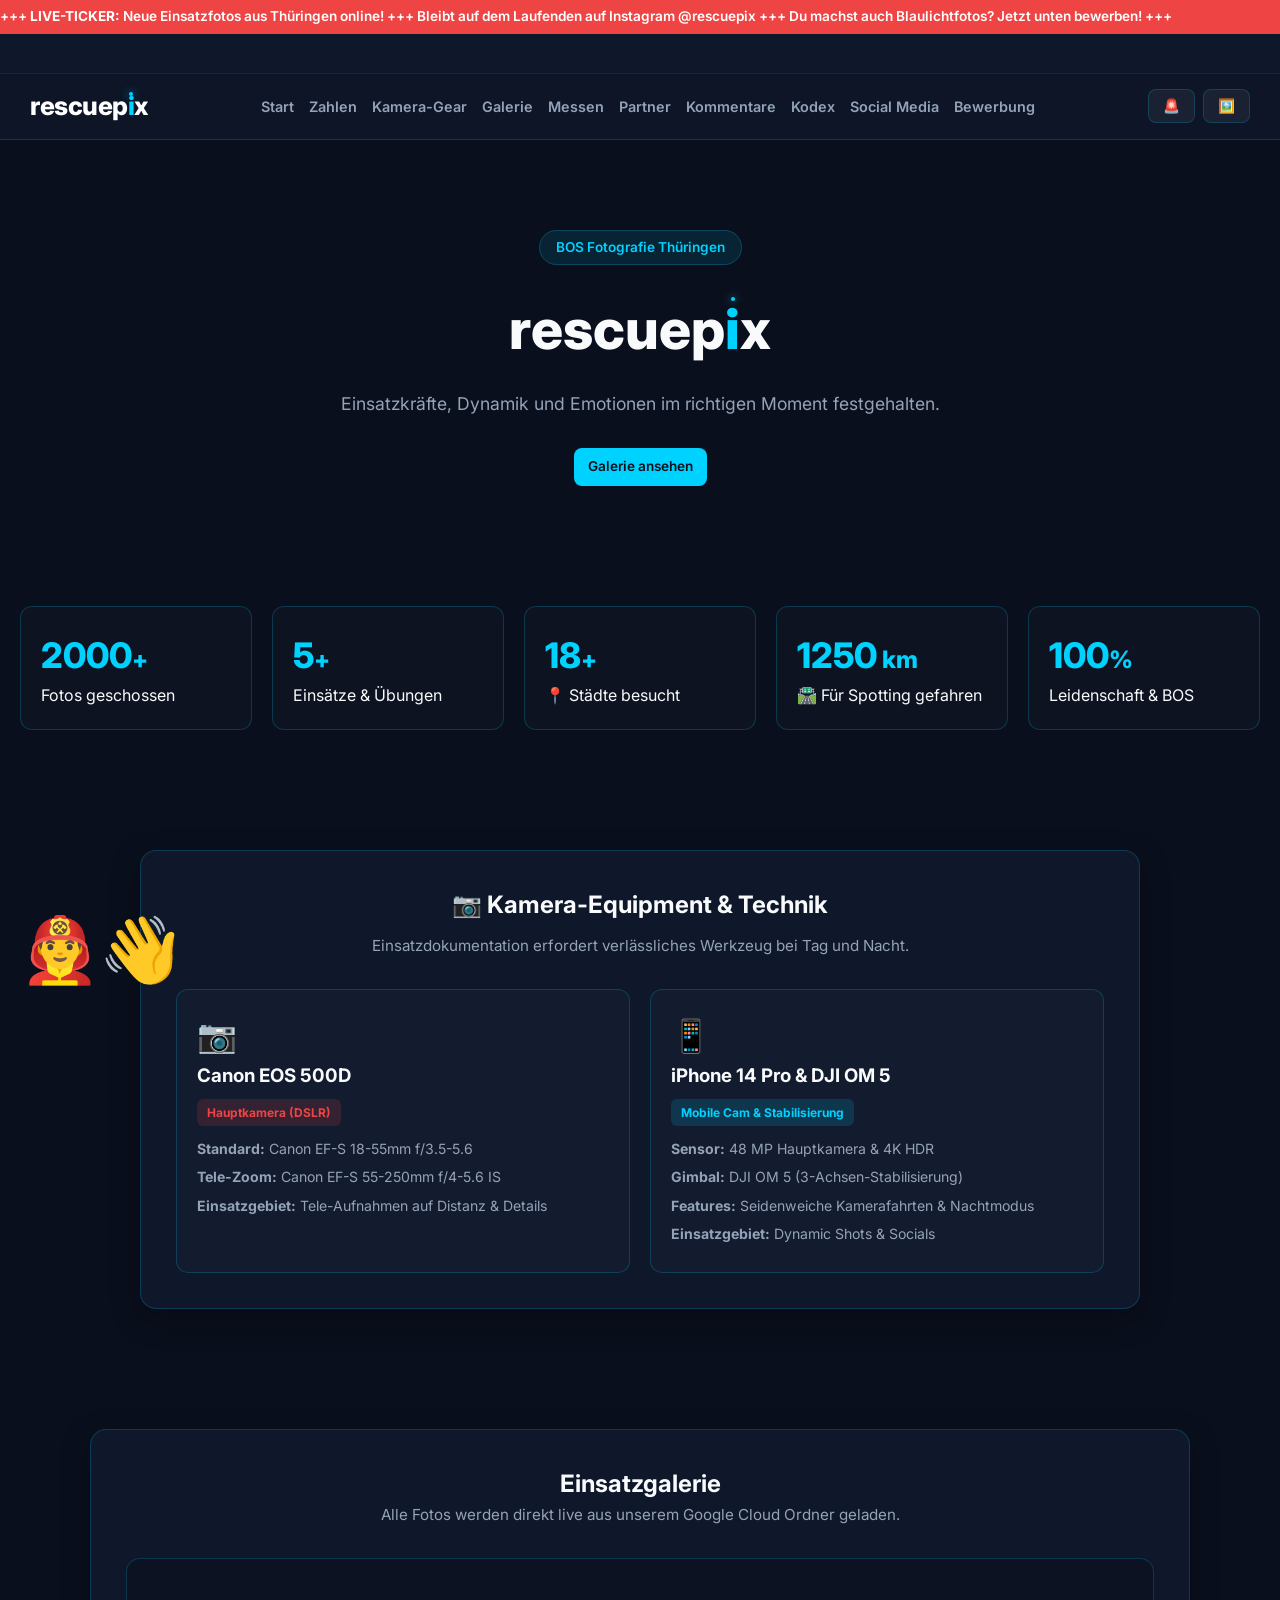
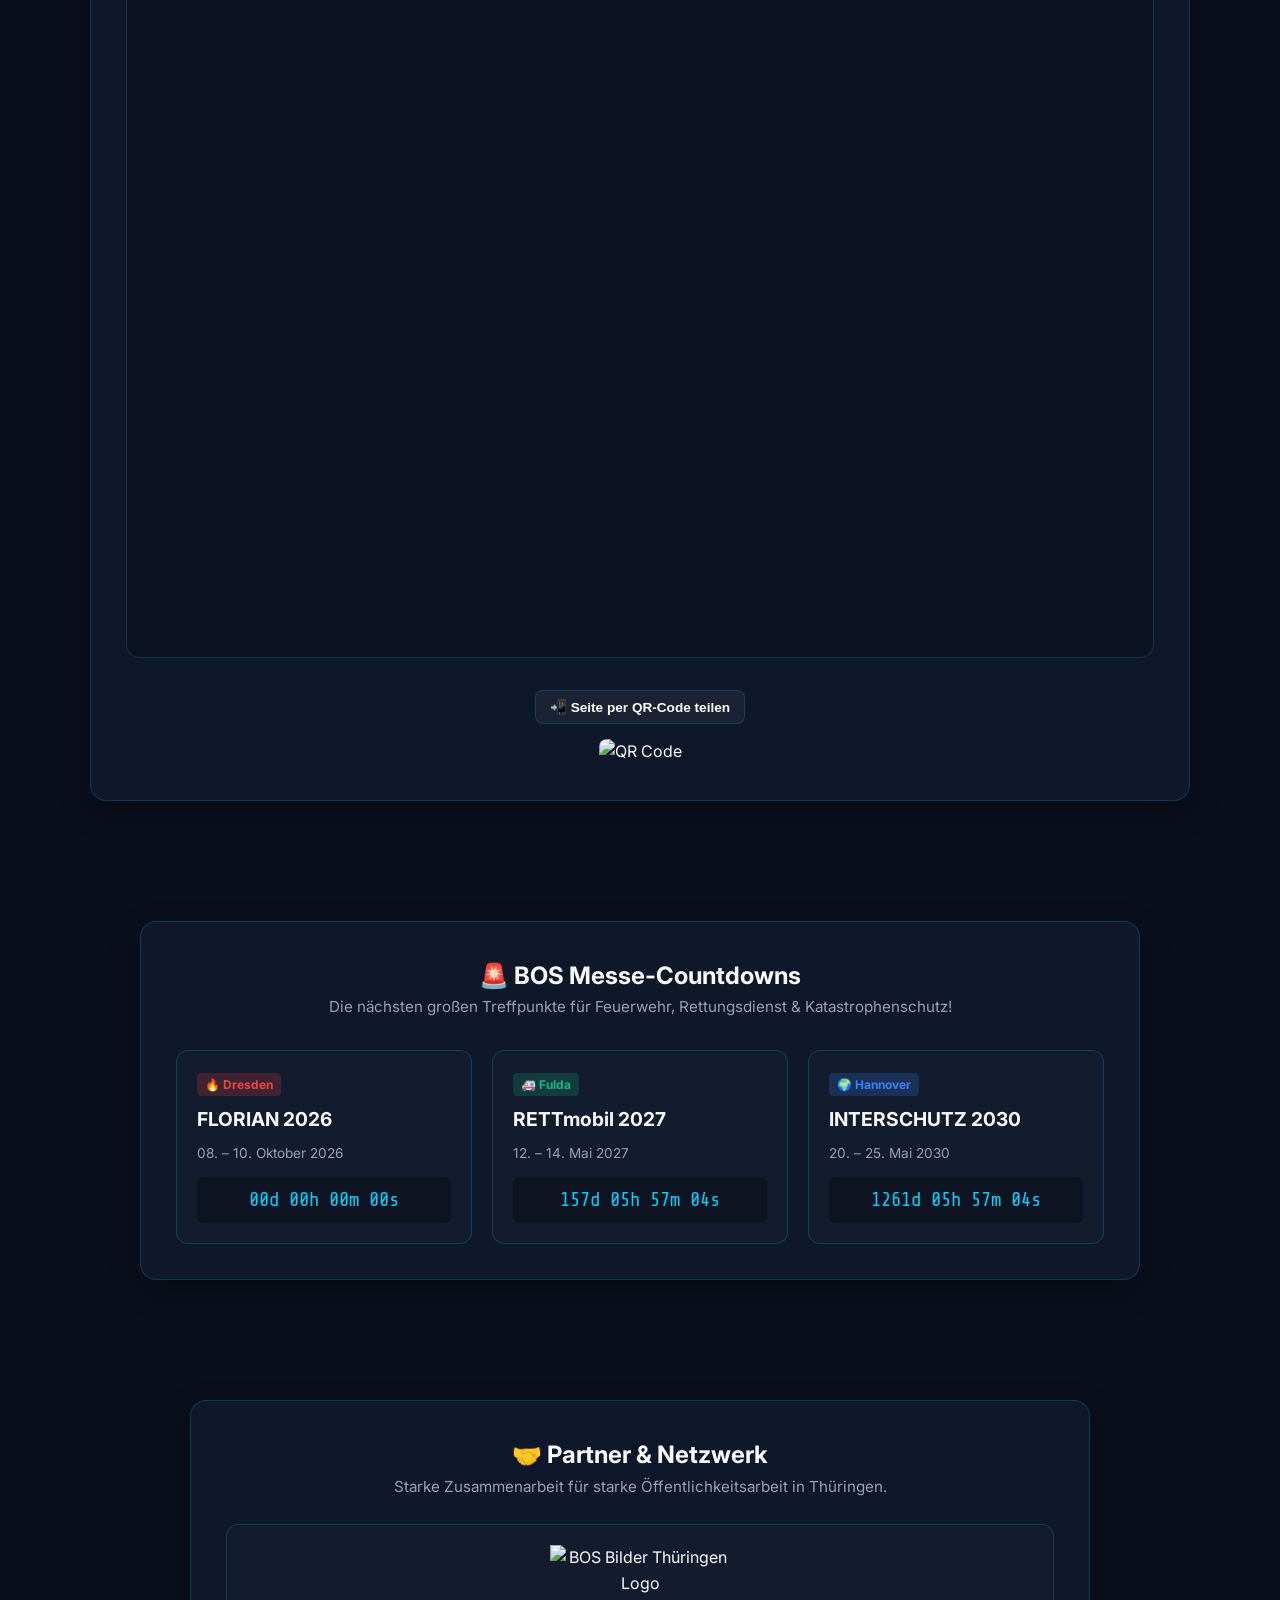
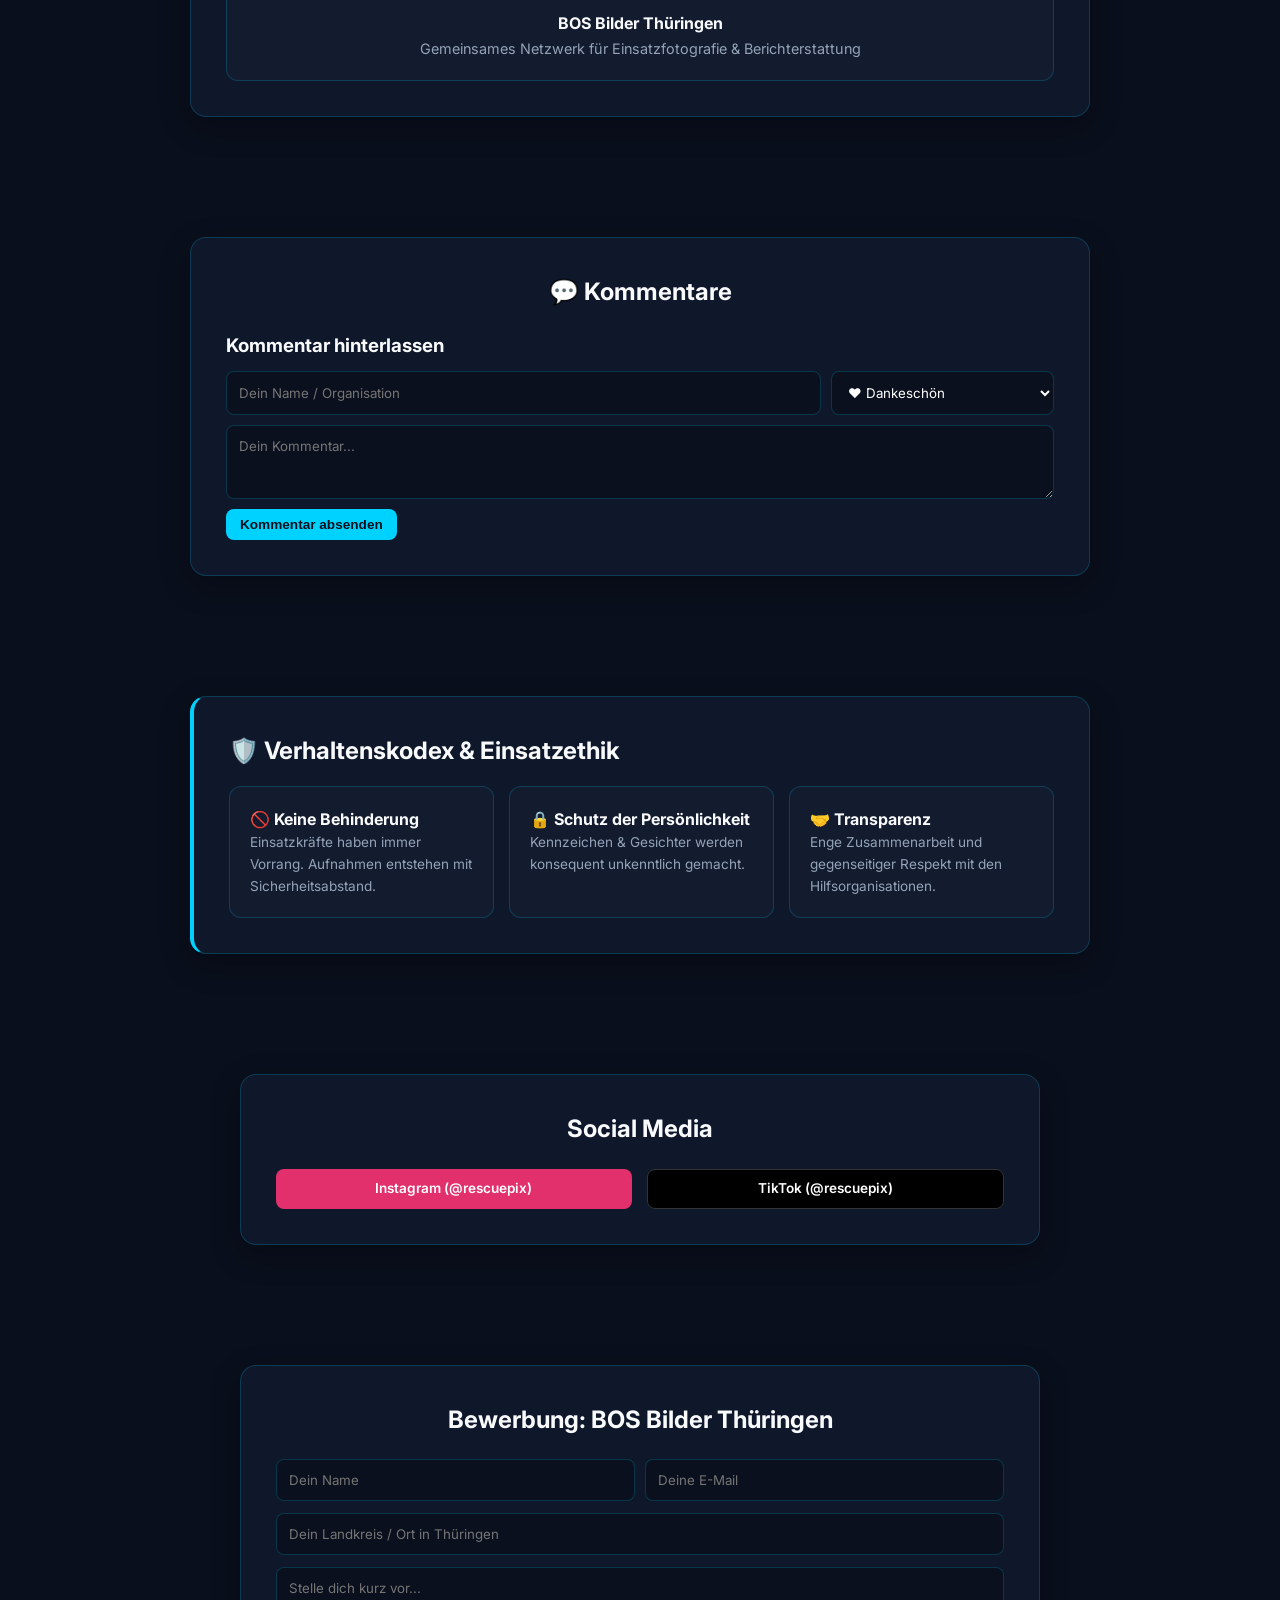
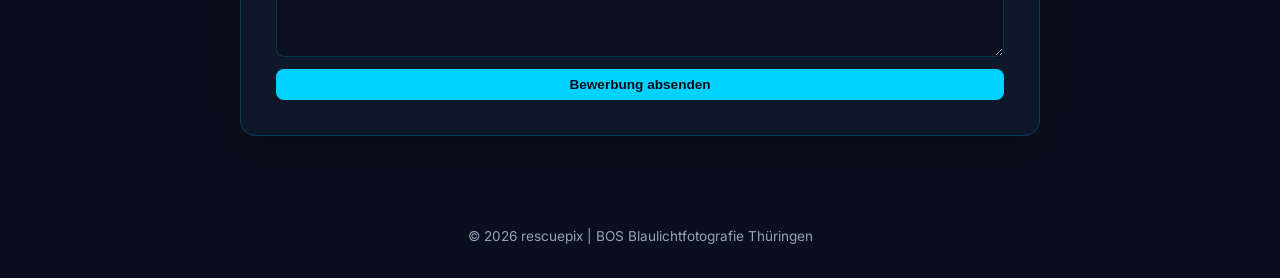
==== commit 54864ac6: "index.html" ====
--- a/index.html
+++ b/index.html
@@ -49,7 +49,7 @@
         }
 
         /* ==================================================
-           ZUFALLS-THEMEN FÜR /404secret
+           ZUFALLS-THEMEN FÜR SEKTIONS- & TASTATUR-EASTER-EGGS
         ================================================== */
         body.mode-pixel {
             font-family: 'Press Start 2P', monospace !important;
@@ -416,15 +416,6 @@
         .inter-badge { background: rgba(59, 130, 246, 0.2); color: #3b82f6; }
 
         .partner-logo-img { max-width: 180px; max-height: 120px; object-fit: contain; margin-bottom: 15px; }
-
-        .achievement-toast {
-            position: fixed; bottom: -100px; right: 20px;
-            background: rgba(15, 23, 42, 0.95); backdrop-filter: blur(10px);
-            border: 2px solid #00d2ff; border-radius: 12px; padding: 15px 20px;
-            display: flex; align-items: center; gap: 15px; z-index: 100000;
-            transition: all 0.5s cubic-bezier(0.175, 0.885, 0.32, 1.275); color: #fff;
-        }
-        .achievement-toast.show { bottom: 20px; }
 
         .contact-form input, .contact-form textarea, .logbuch-form input, .logbuch-form textarea, .logbuch-form select {
             background: rgba(0, 0, 0, 0.3);
@@ -484,16 +475,7 @@
     <!-- Overlays -->
     <div id="beaconStormOverlay" class="beacon-storm-overlay"></div>
 
-    <!-- Achievement Toast Popup -->
-    <div id="achievementToast" class="achievement-toast">
-        <div class="achievement-icon" id="achieveIcon" style="font-size: 1.8rem;">🏆</div>
-        <div>
-            <div class="achievement-title" style="font-weight:bold; color:#00d2ff; font-size:0.85rem;">GEHEIMER ERFOLG FREIGESCHALTET!</div>
-            <div class="achievement-desc" id="achieveDesc" style="font-size:0.95rem;">Erfolg freigeschaltet!</div>
-        </div>
-    </div>
-
-    <!-- 🕹️ FEUERWEHR-SNAKE MODAL (/404secret) -->
+    <!-- 🕹️ FEUERWEHR-SNAKE MODAL (Tippe "404") -->
     <div id="snakeModal" class="game-modal hidden">
         <h2 style="margin-bottom: 10px; color: #00d2ff;">🚒 Feuerwehr-Snake (Geheim-Spiel)</h2>
         <p style="margin-bottom: 15px; font-size: 0.9rem;">Steuerung mit Pfeiltasten. Lösche die Feuer (🔥)!</p>
@@ -504,7 +486,7 @@
         </div>
     </div>
 
-    <!-- 🚑 FLAPPY RTW MODAL ("rtw" Tippen) -->
+    <!-- 🚑 FLAPPY RTW MODAL (Tippe "rtw") -->
     <div id="flappyModal" class="game-modal hidden">
         <h2 style="margin-bottom: 10px; color: #ef4444;">🚑 Flappy RTW</h2>
         <p style="margin-bottom: 15px; font-size: 0.9rem;">Drücke [LEERTASTE] oder KLICKE zum Fliegen! Weiche den Absperrungen aus.</p>
@@ -775,18 +757,39 @@
         function closeMobileMenu() { document.getElementById('navMenu').classList.remove('mobile-active'); }
 
         /* ==================================================
-           GEHEIMER /404secret MODUS & ZUFALLS-DESIGN
-        ================================================== */
-        const isSecretUrl = window.location.pathname.includes('404secret') || window.location.search.includes('404secret');
-        if (isSecretUrl) {
+           TASTATUR-EINGABEN ("404" & "rtw")
+        ================================================== */
+        let typedKeys = '';
+        document.addEventListener('keydown', (e) => {
+            // Wenn man in einem Formular schreibt, Skripte ignorieren
+            if (['INPUT', 'TEXTAREA', 'SELECT'].includes(document.activeElement.tagName)) return;
+
+            typedKeys += e.key.toLowerCase();
+            if (typedKeys.length > 5) typedKeys = typedKeys.slice(-5);
+            
+            // 🚨 Tastaturcode "404": Zufallsdesign + Snake-Spiel
+            if (typedKeys.endsWith('404')) {
+                typedKeys = '';
+                trigger404SecretMode();
+            }
+
+            // 🚑 Tastaturcode "rtw": Flappy RTW Game
+            if (typedKeys.endsWith('rtw')) {
+                typedKeys = '';
+                openFlappyGame();
+            }
+        });
+
+        function trigger404SecretMode() {
+            // Alle alten Klassen entfernen
+            document.body.classList.remove('mode-pixel', 'mode-minecraft', 'mode-comic', 'mode-win95', 'mode-bw');
+            
             const modes = ['mode-pixel', 'mode-minecraft', 'mode-comic', 'mode-win95', 'mode-bw'];
             const randomMode = modes[Math.floor(Math.random() * modes.length)];
             document.body.classList.add(randomMode);
             
-            setTimeout(() => {
-                alert('🚨 GEHEIMER MODUS AKTIVIERT (' + randomMode.replace('mode-', '').toUpperCase() + ')!\nFeuerwehr-Snake wurde gestartet!');
-                openSnakeGame();
-            }, 800);
+            alert('🚨 GEHEIMER MODUS "404" AKTIVIERT (' + randomMode.replace('mode-', '').toUpperCase() + ')!\nFeuerwehr-Snake startet jetzt!');
+            openSnakeGame();
         }
 
         /* ==================================================
@@ -844,19 +847,6 @@
         }
 
         /* ==================================================
-           TASTATUR-EINGABE: "rtw" FÜR FLAPPY RTW
-        ================================================== */
-        let typedKeys = '';
-        document.addEventListener('keydown', (e) => {
-            typedKeys += e.key.toLowerCase();
-            if (typedKeys.length > 5) typedKeys = typedKeys.slice(-5);
-            if (typedKeys.endsWith('rtw')) {
-                typedKeys = '';
-                openFlappyGame();
-            }
-        });
-
-        /* ==================================================
            FEUERWEHR-SNAKE GAME
         ================================================== */
         let snakeInterval;
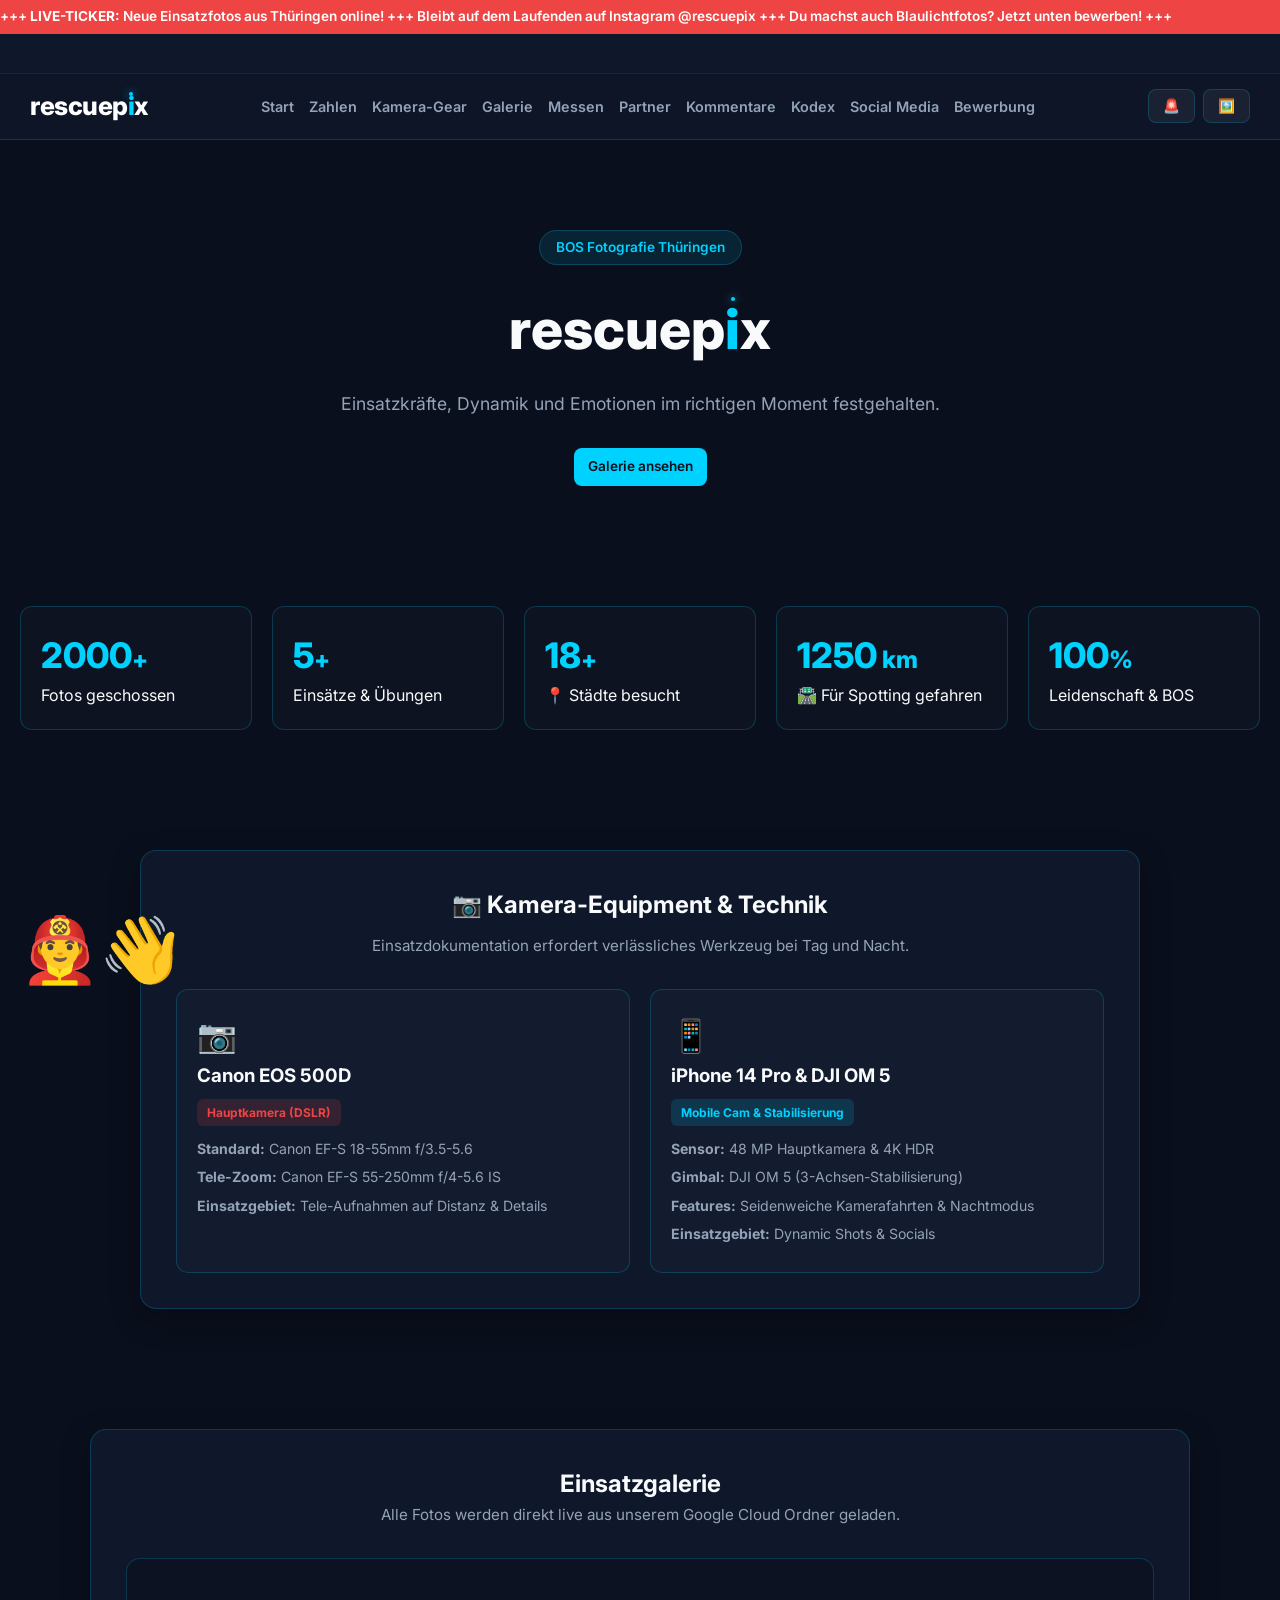
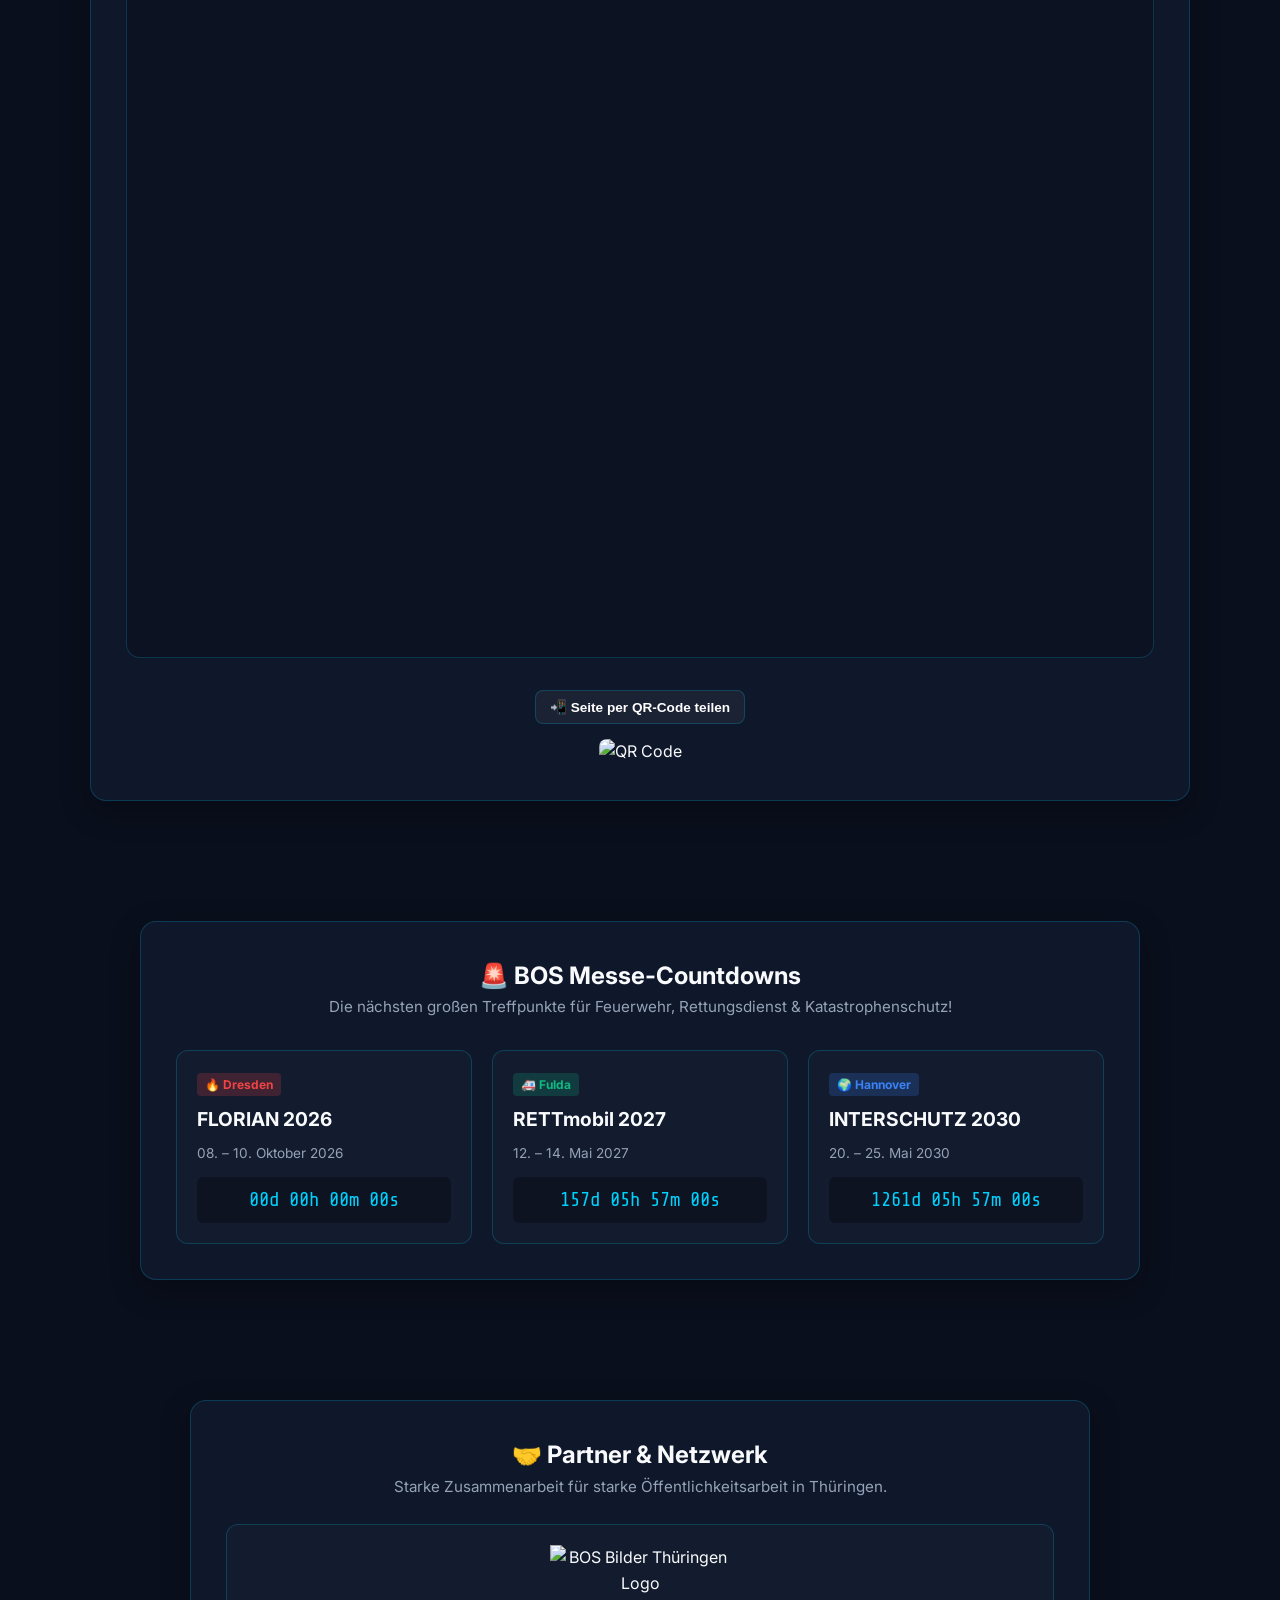
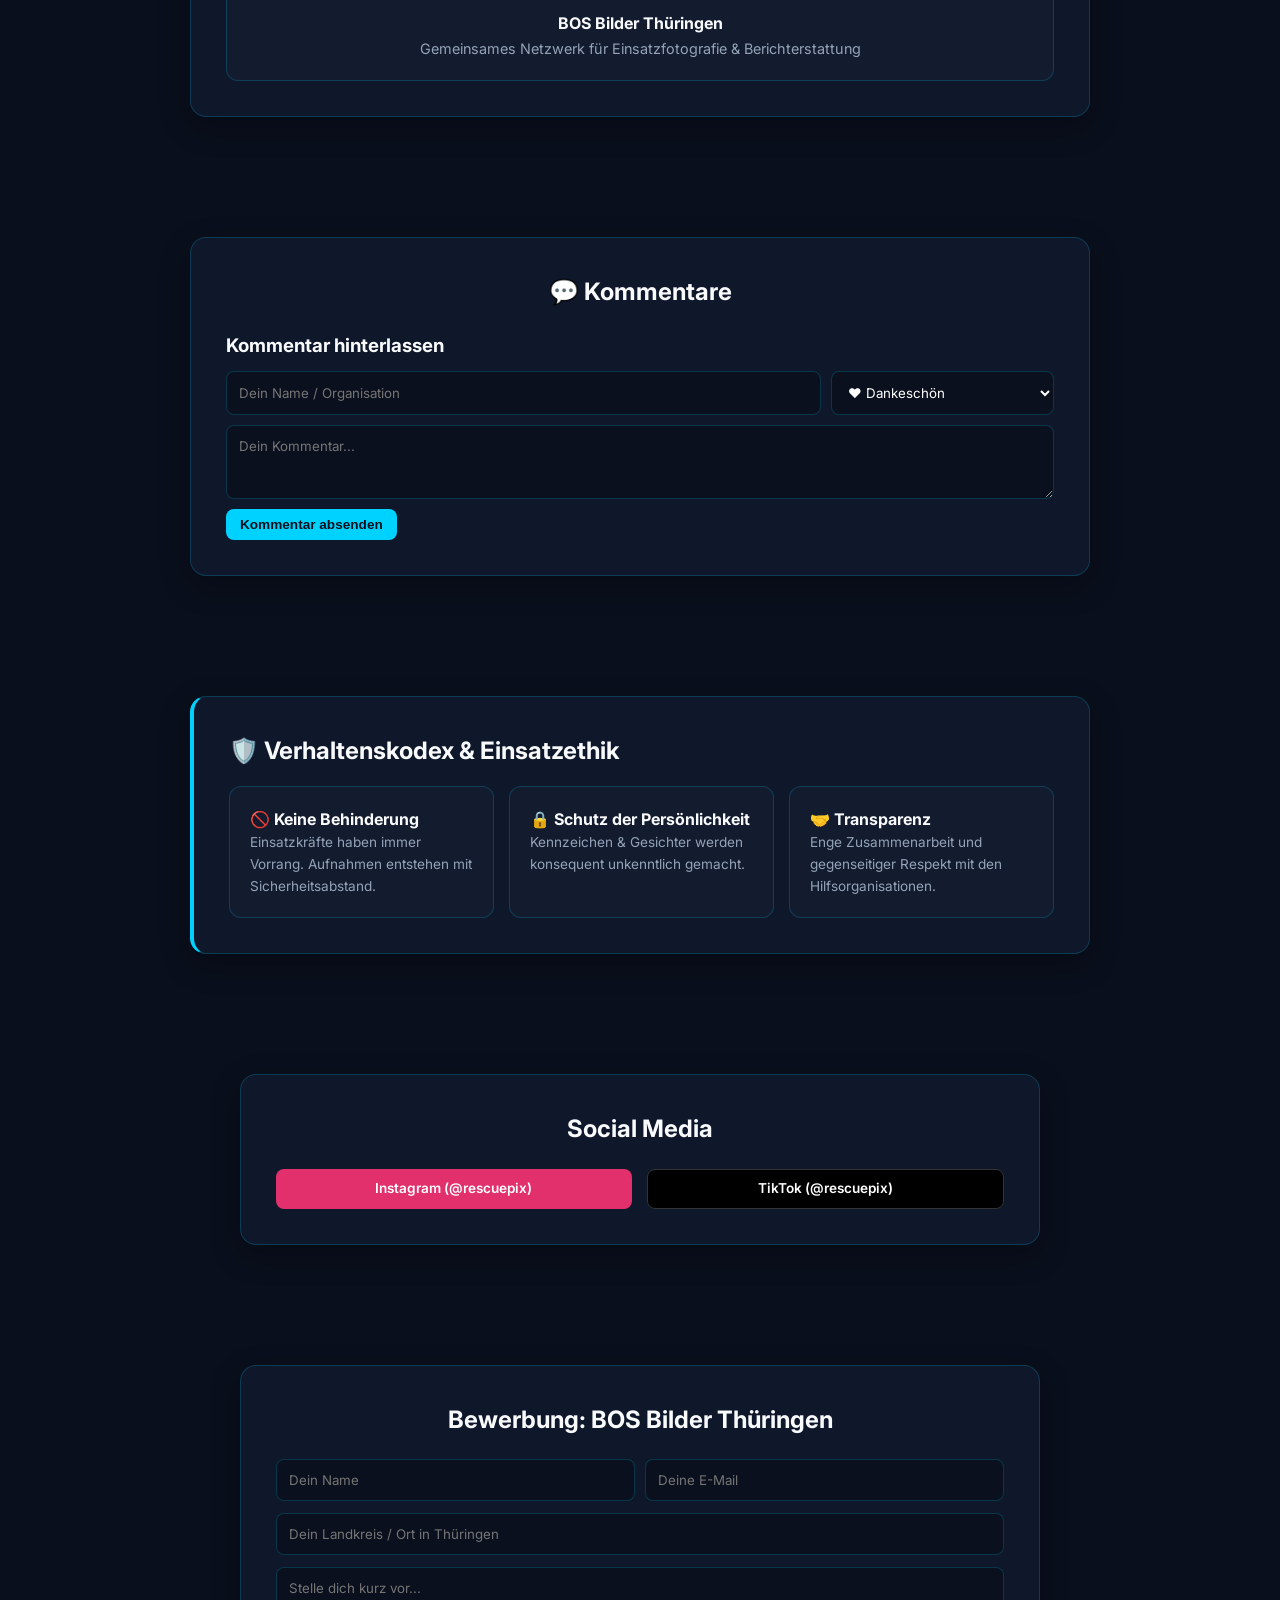
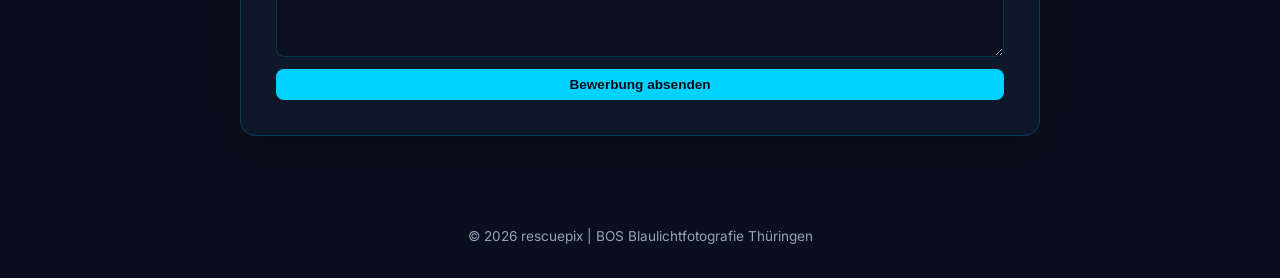
==== commit f7a7c561: "index.html" ====
--- a/index.html
+++ b/index.html
@@ -49,7 +49,7 @@
         }
 
         /* ==================================================
-           ZUFALLS-THEMEN FÜR SEKTIONS- & TASTATUR-EASTER-EGGS
+           ZUFALLS-THEMEN (TRIGGER: "404")
         ================================================== */
         body.mode-pixel {
             font-family: 'Press Start 2P', monospace !important;
@@ -475,9 +475,9 @@
     <!-- Overlays -->
     <div id="beaconStormOverlay" class="beacon-storm-overlay"></div>
 
-    <!-- 🕹️ FEUERWEHR-SNAKE MODAL (Tippe "404") -->
+    <!-- 🕹️ FEUERWEHR-SNAKE MODAL (Tippe "fw") -->
     <div id="snakeModal" class="game-modal hidden">
-        <h2 style="margin-bottom: 10px; color: #00d2ff;">🚒 Feuerwehr-Snake (Geheim-Spiel)</h2>
+        <h2 style="margin-bottom: 10px; color: #00d2ff;">🚒 Feuerwehr-Snake</h2>
         <p style="margin-bottom: 15px; font-size: 0.9rem;">Steuerung mit Pfeiltasten. Lösche die Feuer (🔥)!</p>
         <canvas id="snakeCanvas" class="game-canvas" width="400" height="400"></canvas>
         <div style="margin-top: 15px; display:flex; gap:10px;">
@@ -757,7 +757,7 @@
         function closeMobileMenu() { document.getElementById('navMenu').classList.remove('mobile-active'); }
 
         /* ==================================================
-           TASTATUR-EINGABEN ("404" & "rtw")
+           TASTATUR-EINGABEN ("rtw", "fw", "404")
         ================================================== */
         let typedKeys = '';
         document.addEventListener('keydown', (e) => {
@@ -767,16 +767,22 @@
             typedKeys += e.key.toLowerCase();
             if (typedKeys.length > 5) typedKeys = typedKeys.slice(-5);
             
-            // 🚨 Tastaturcode "404": Zufallsdesign + Snake-Spiel
-            if (typedKeys.endsWith('404')) {
-                typedKeys = '';
-                trigger404SecretMode();
-            }
-
             // 🚑 Tastaturcode "rtw": Flappy RTW Game
             if (typedKeys.endsWith('rtw')) {
                 typedKeys = '';
                 openFlappyGame();
+            }
+
+            // 🚒 Tastaturcode "fw": Feuerwehr-Snake
+            if (typedKeys.endsWith('fw')) {
+                typedKeys = '';
+                openSnakeGame();
+            }
+
+            // 🚨 Tastaturcode "404": Zufalls-Geheimmodus (Design)
+            if (typedKeys.endsWith('404')) {
+                typedKeys = '';
+                trigger404SecretMode();
             }
         });
 
@@ -788,8 +794,7 @@
             const randomMode = modes[Math.floor(Math.random() * modes.length)];
             document.body.classList.add(randomMode);
             
-            alert('🚨 GEHEIMER MODUS "404" AKTIVIERT (' + randomMode.replace('mode-', '').toUpperCase() + ')!\nFeuerwehr-Snake startet jetzt!');
-            openSnakeGame();
+            alert('🚨 GEHEIMER MODUS "404" AKTIVIERT (' + randomMode.replace('mode-', '').toUpperCase() + ')!');
         }
 
         /* ==================================================
@@ -847,7 +852,7 @@
         }
 
         /* ==================================================
-           FEUERWEHR-SNAKE GAME
+           FEUERWEHR-SNAKE GAME (Trigger: "fw")
         ================================================== */
         let snakeInterval;
         function openSnakeGame() {
@@ -907,7 +912,7 @@
         }
 
         /* ==================================================
-           FLAPPY RTW GAME
+           FLAPPY RTW GAME (Trigger: "rtw")
         ================================================== */
         let flappyInterval;
         function openFlappyGame() {
